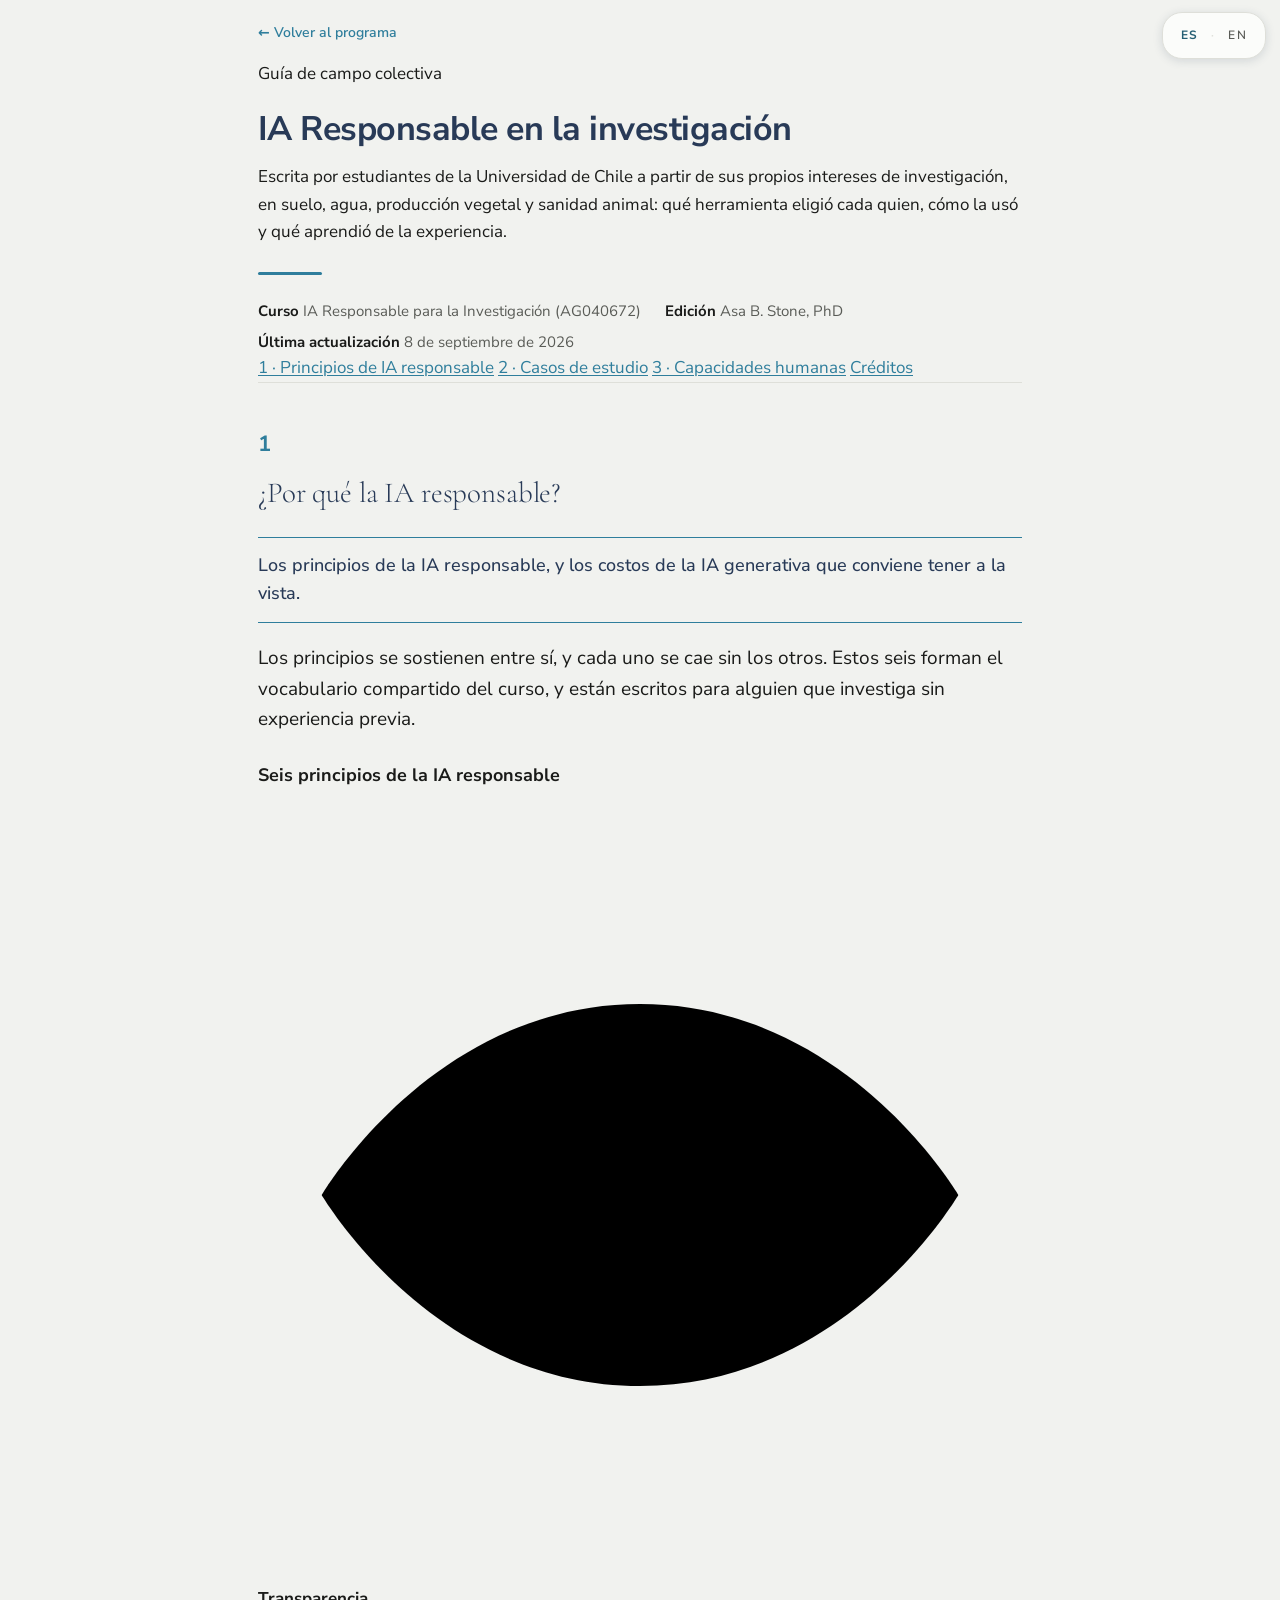
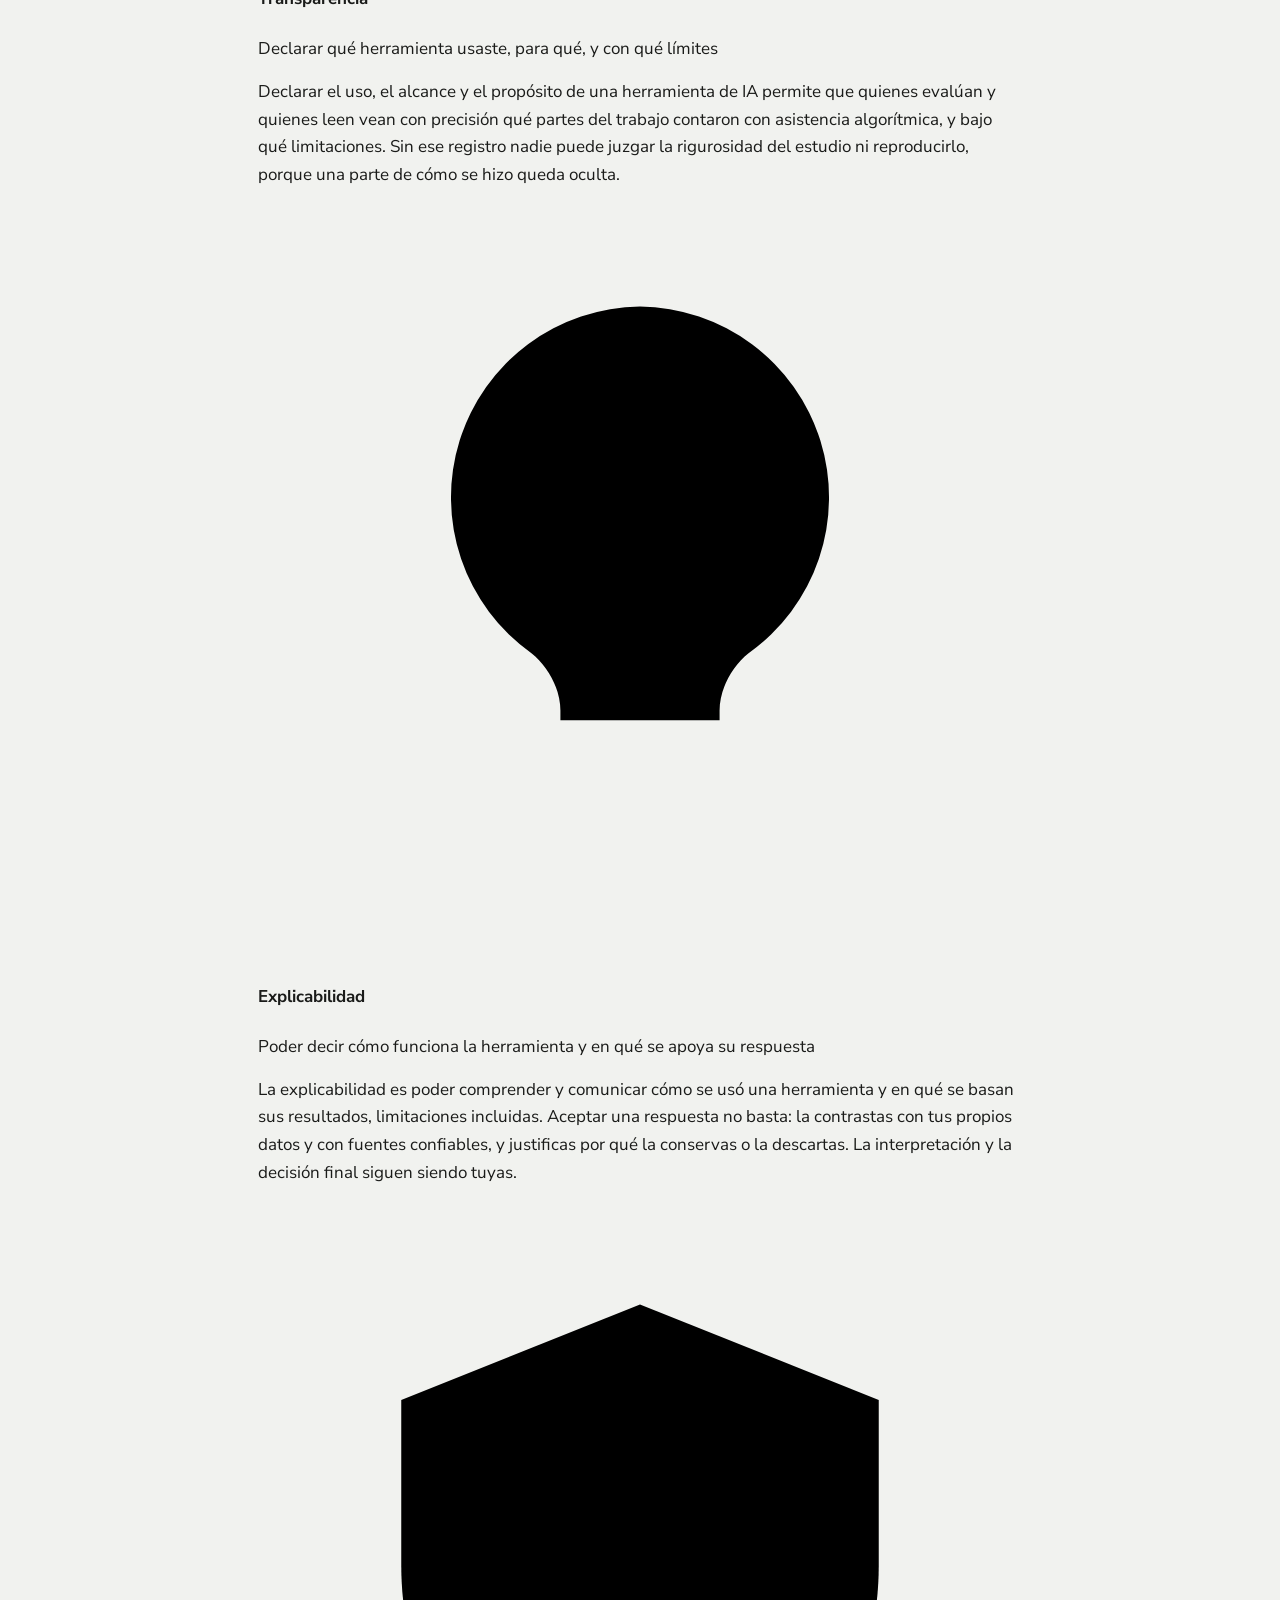
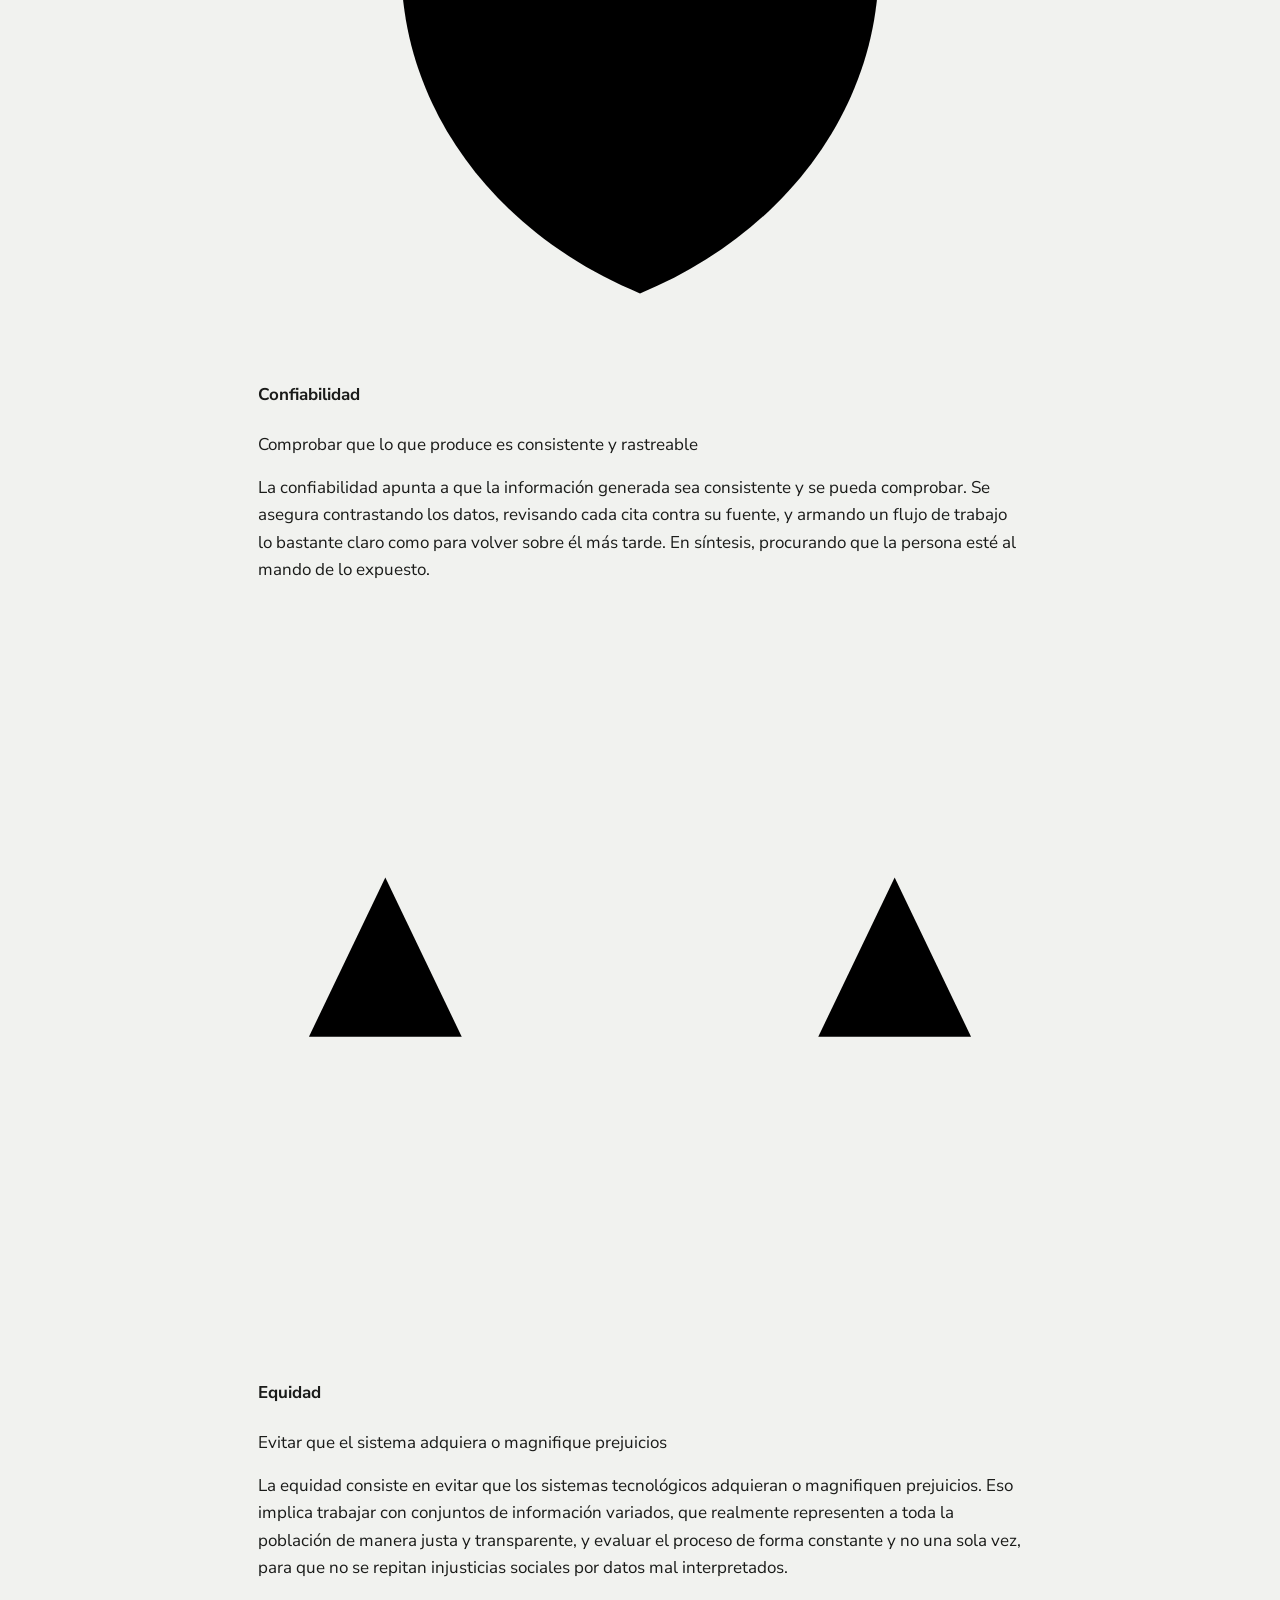
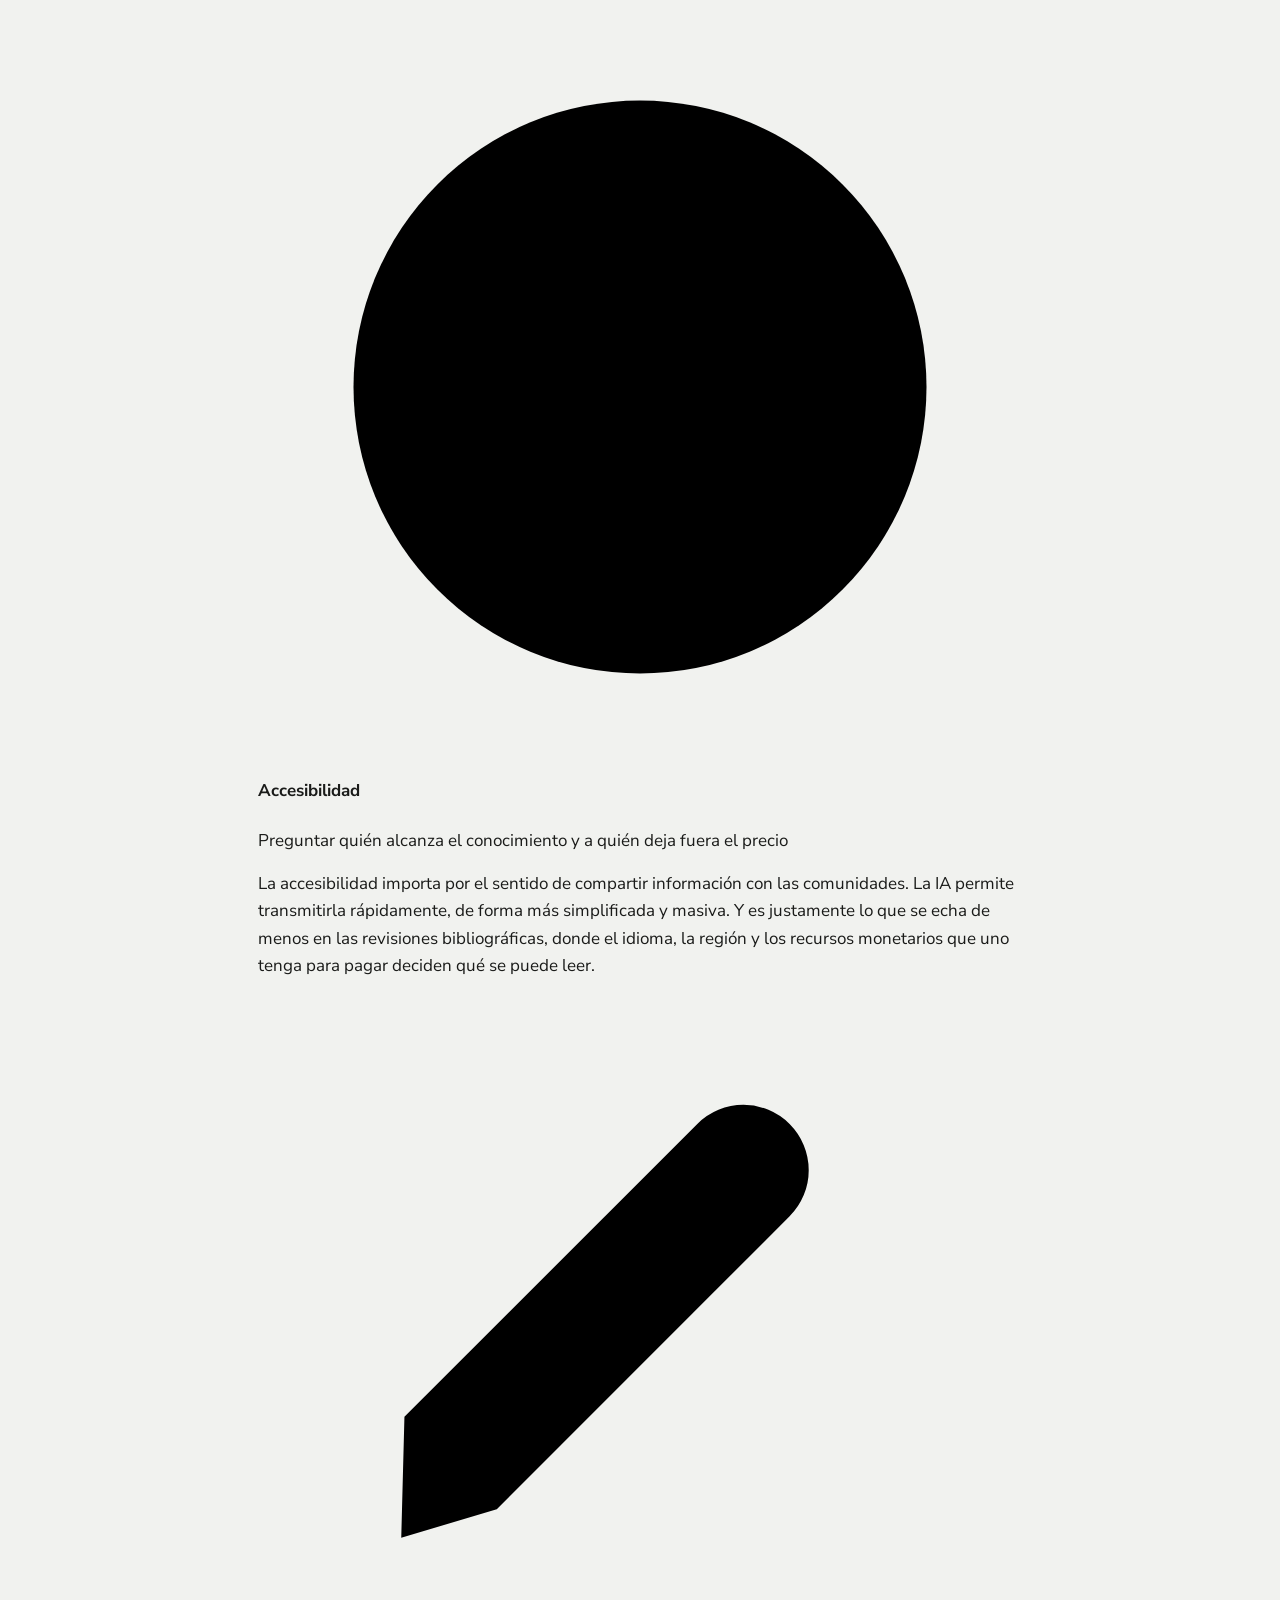
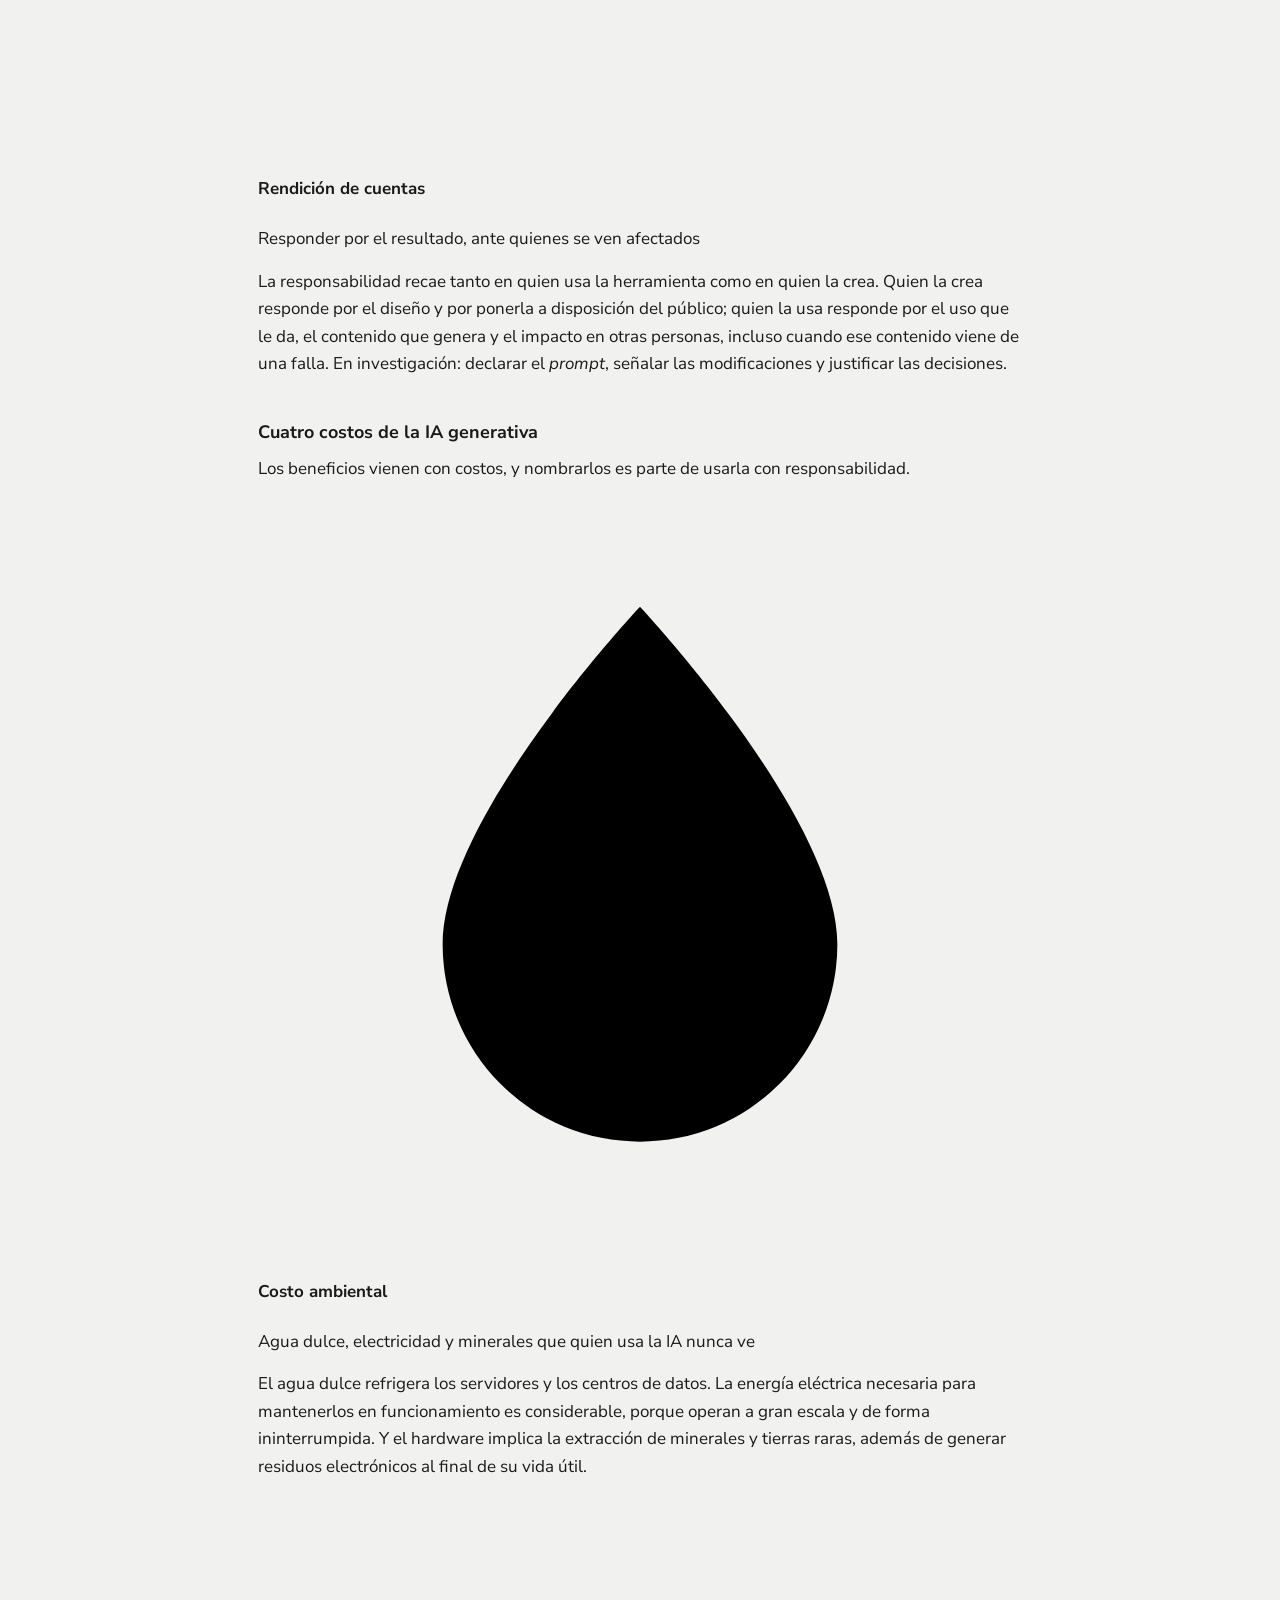
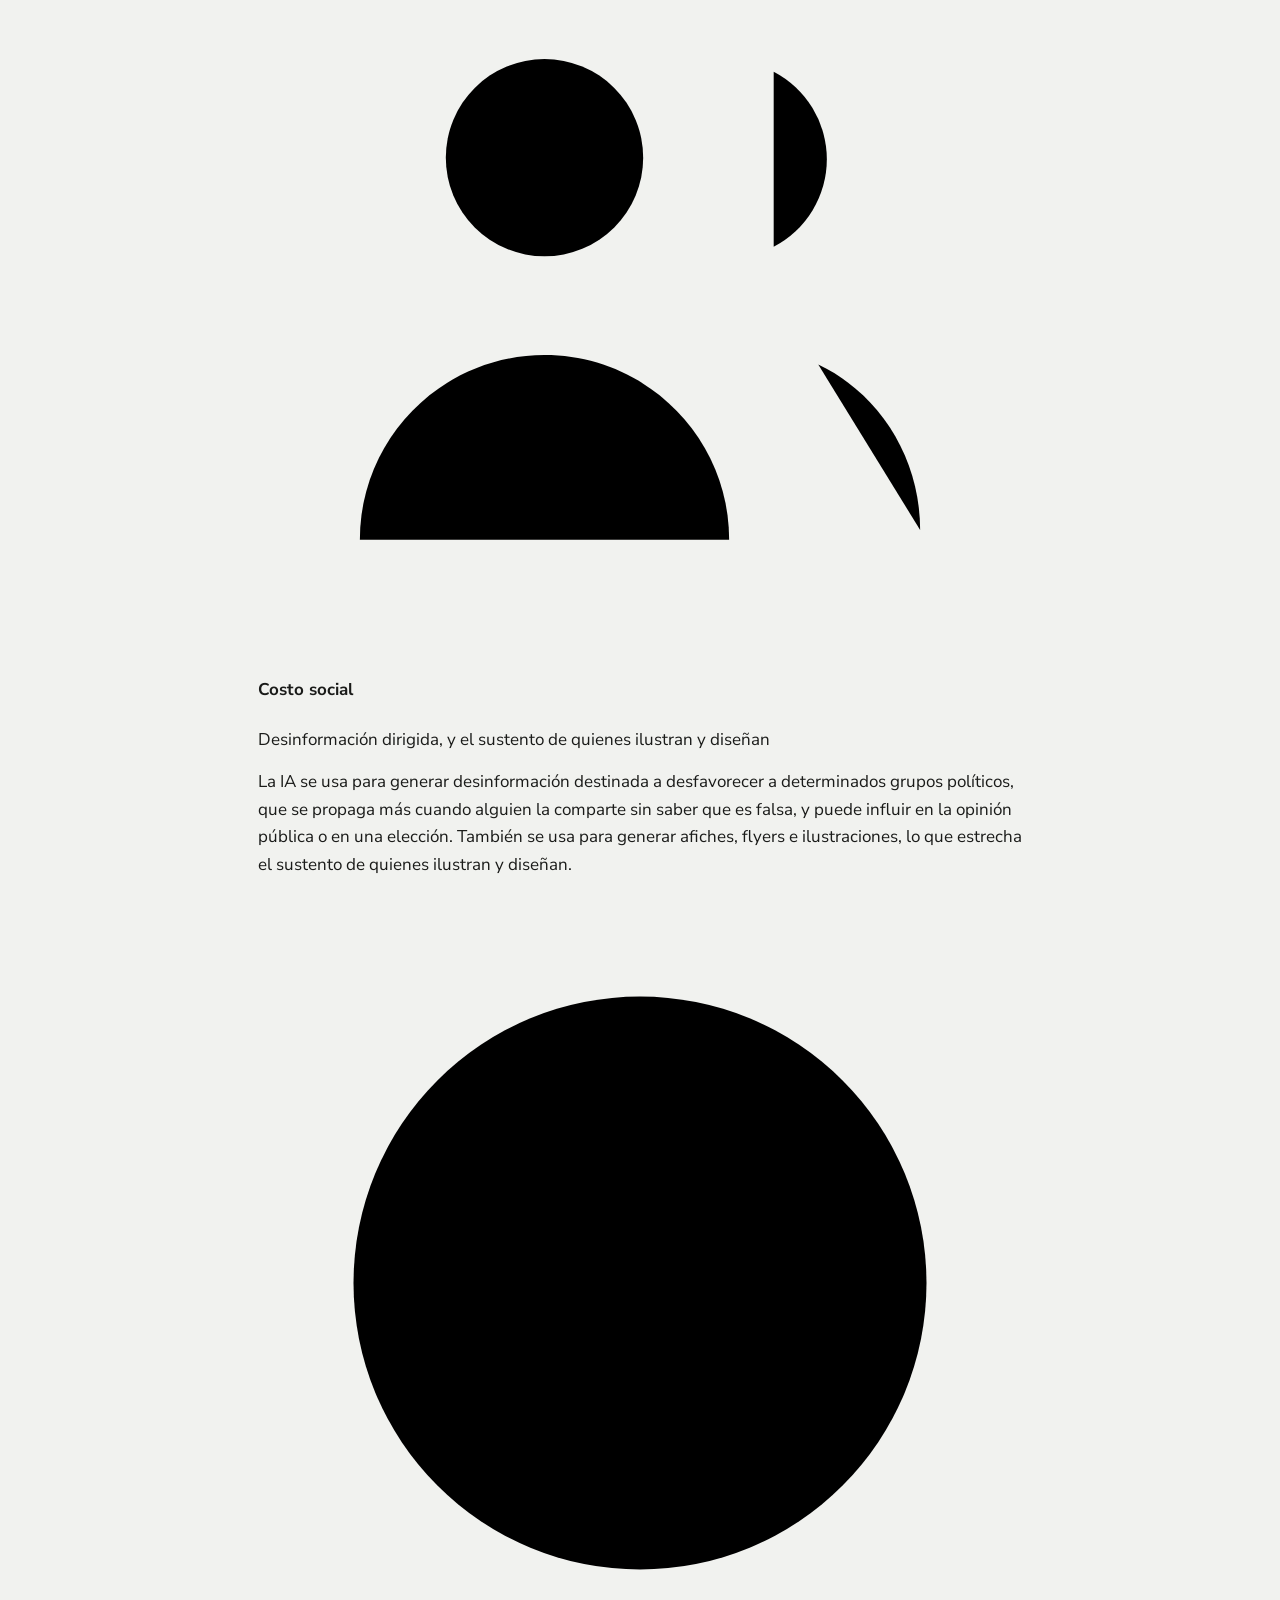
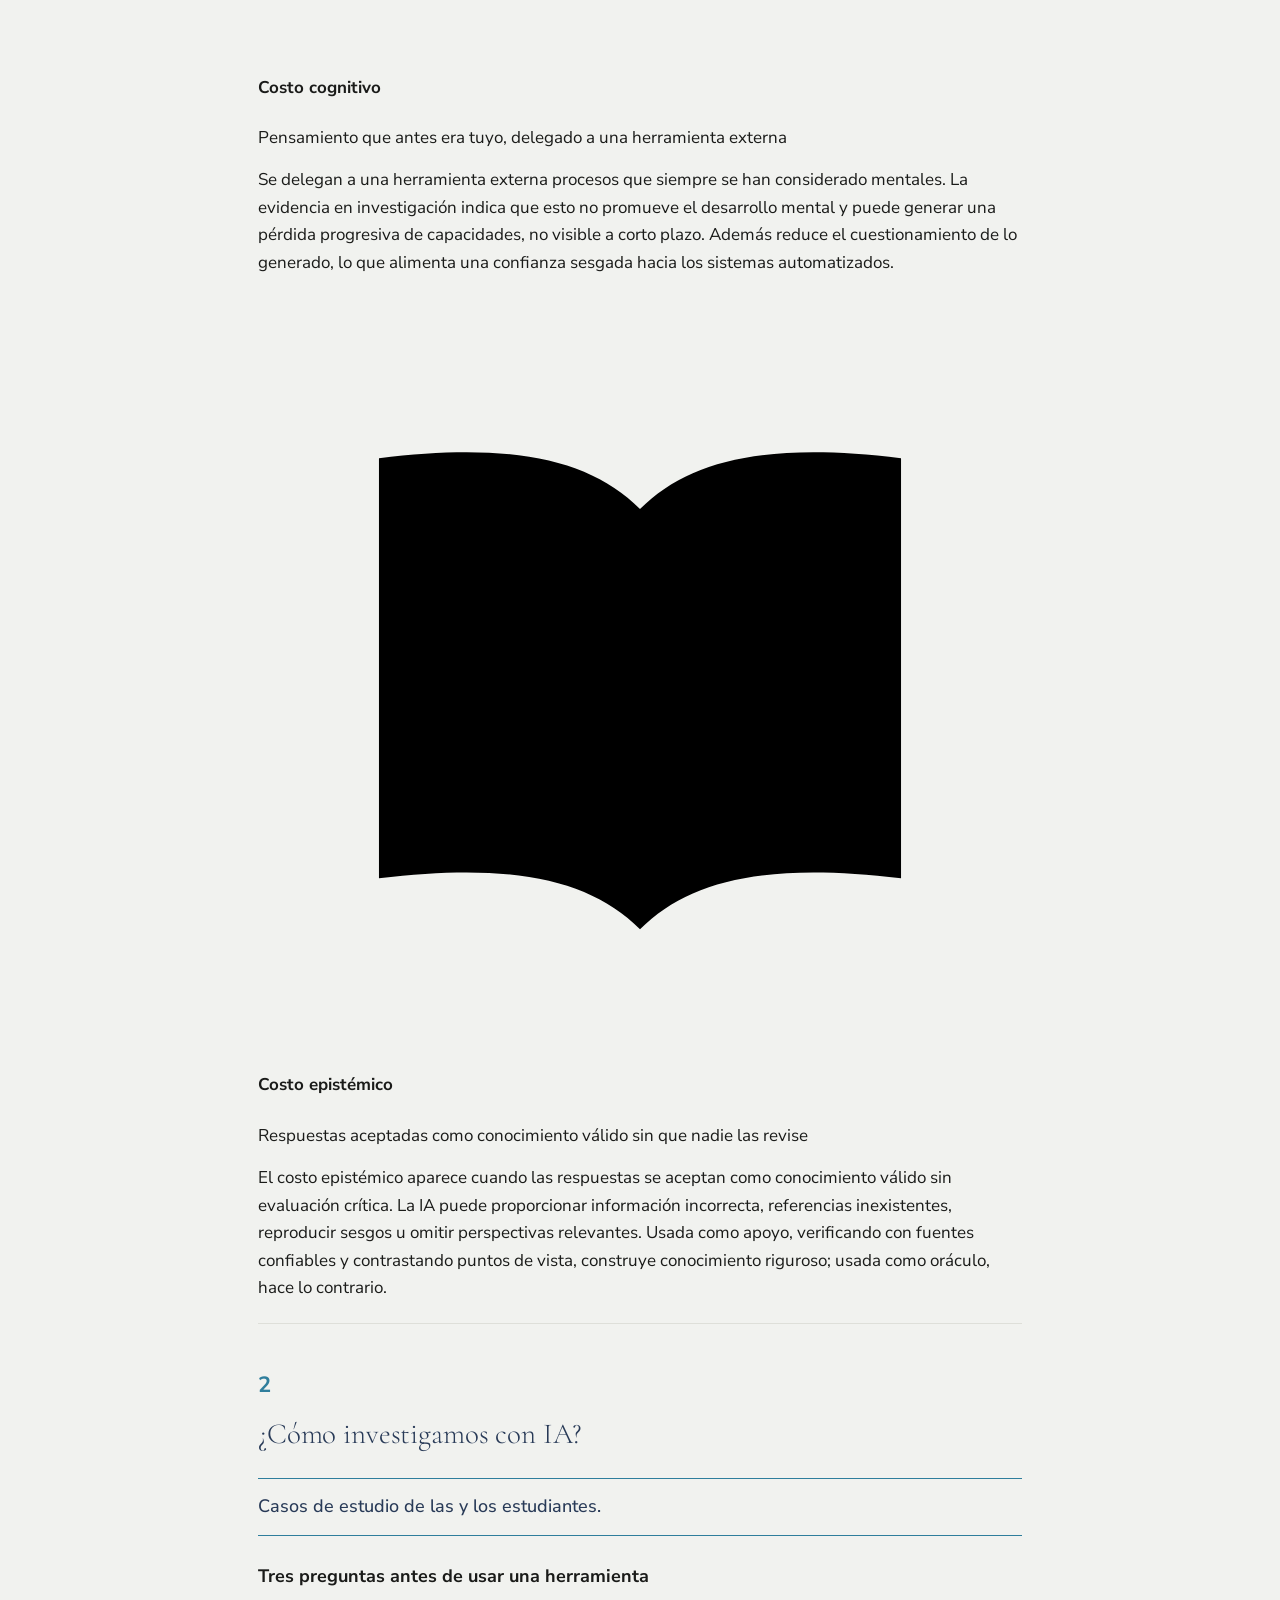
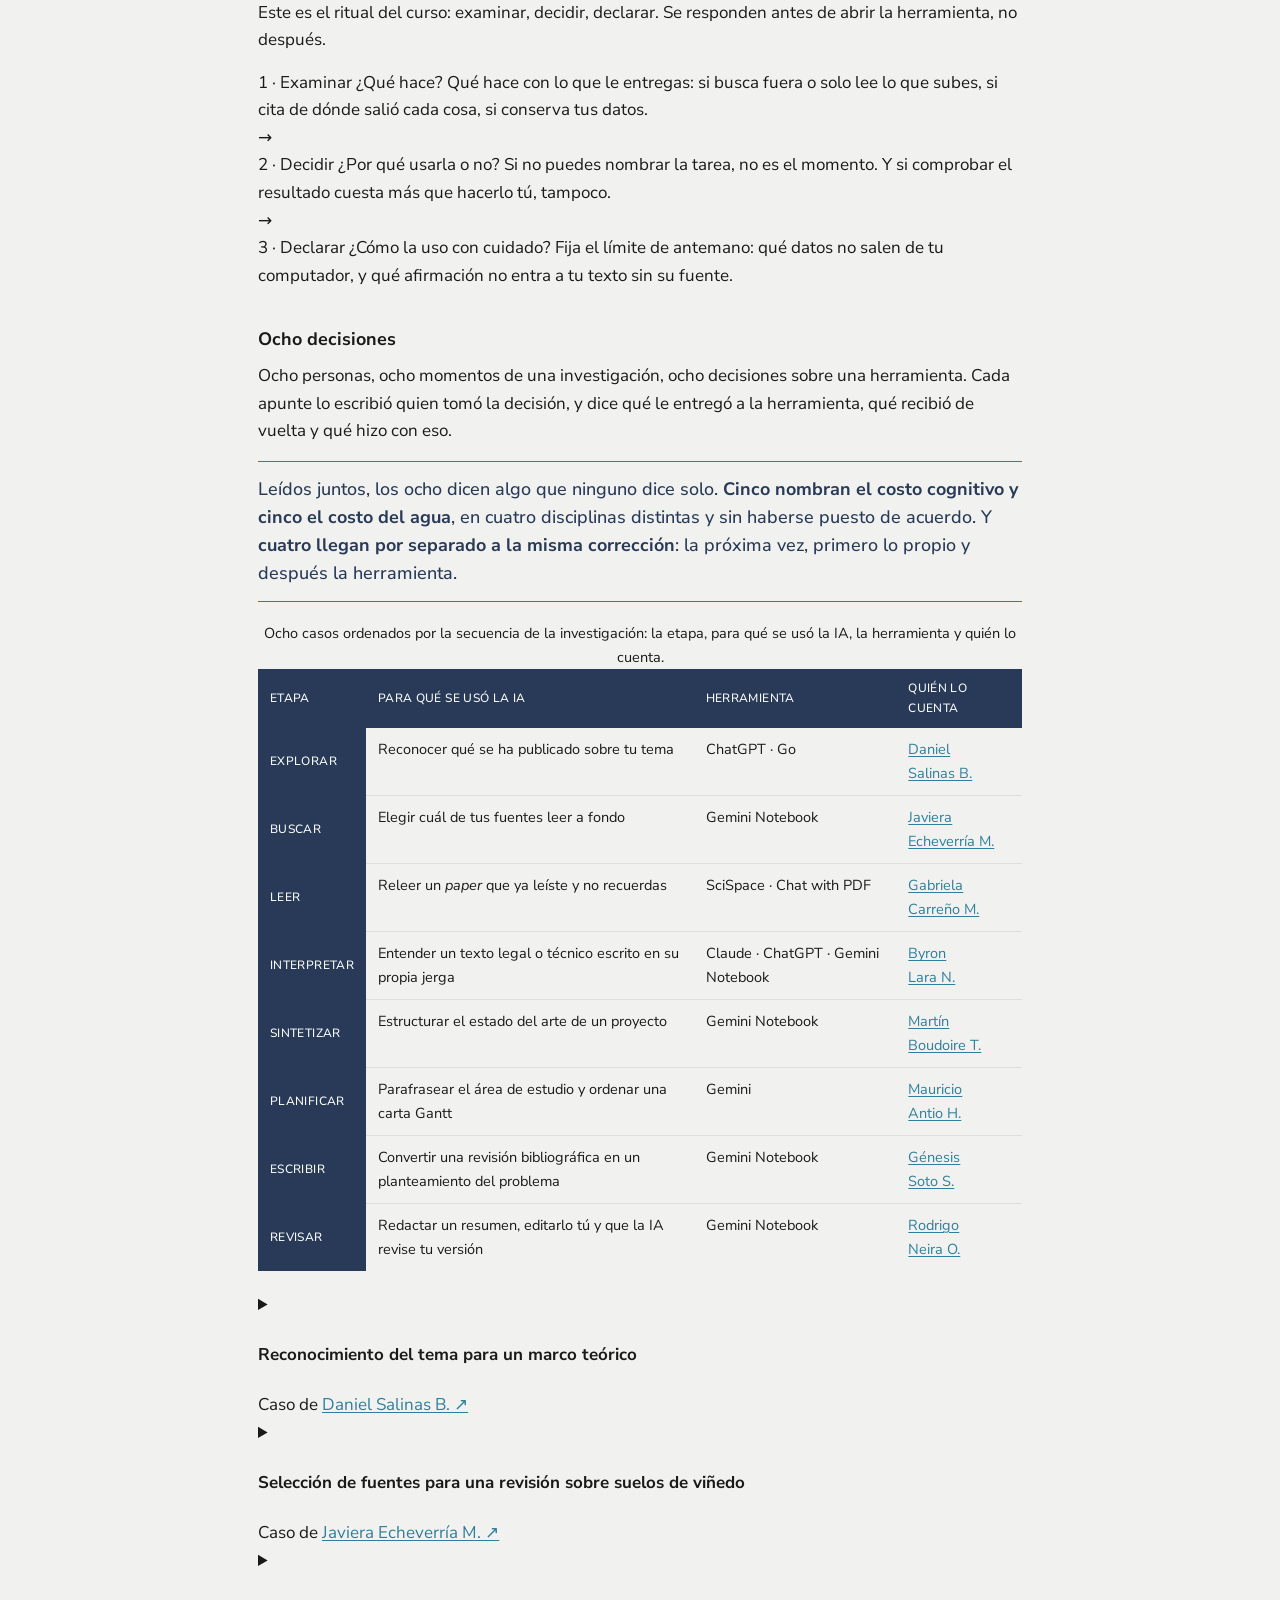
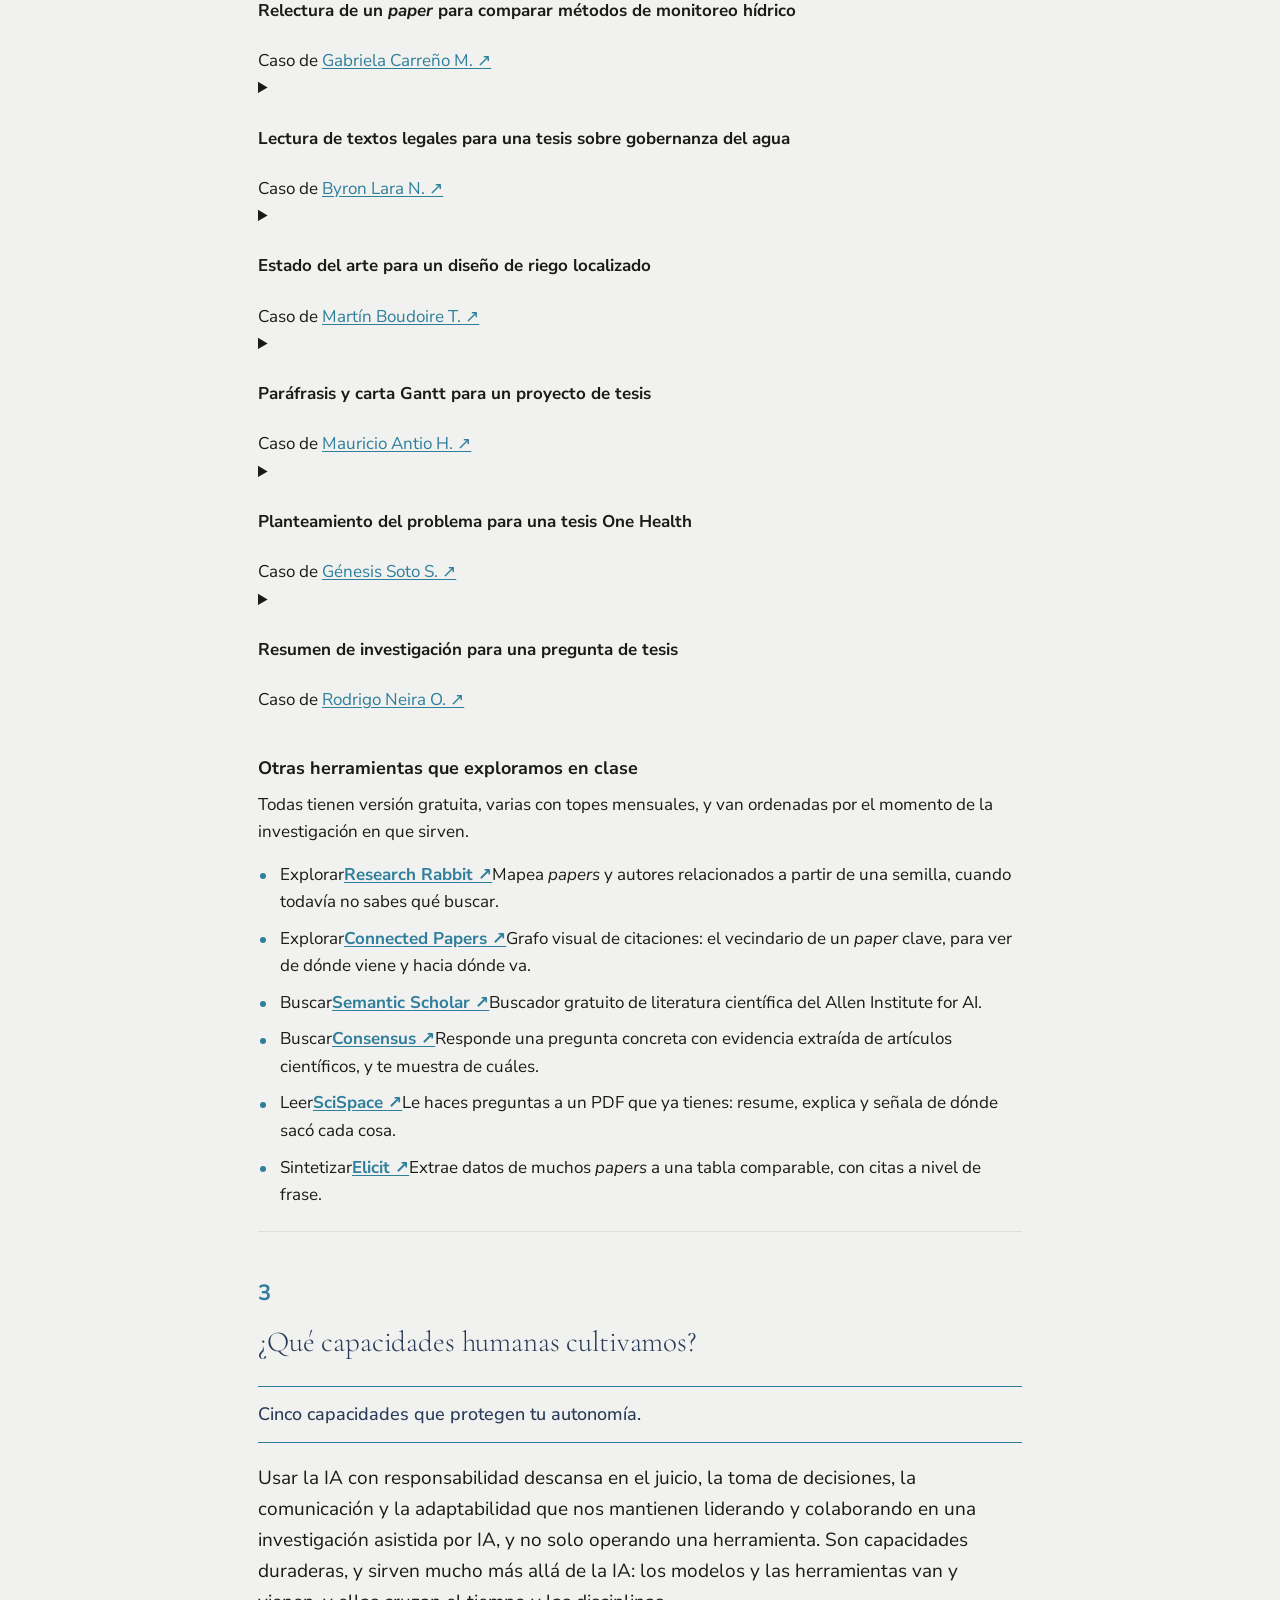
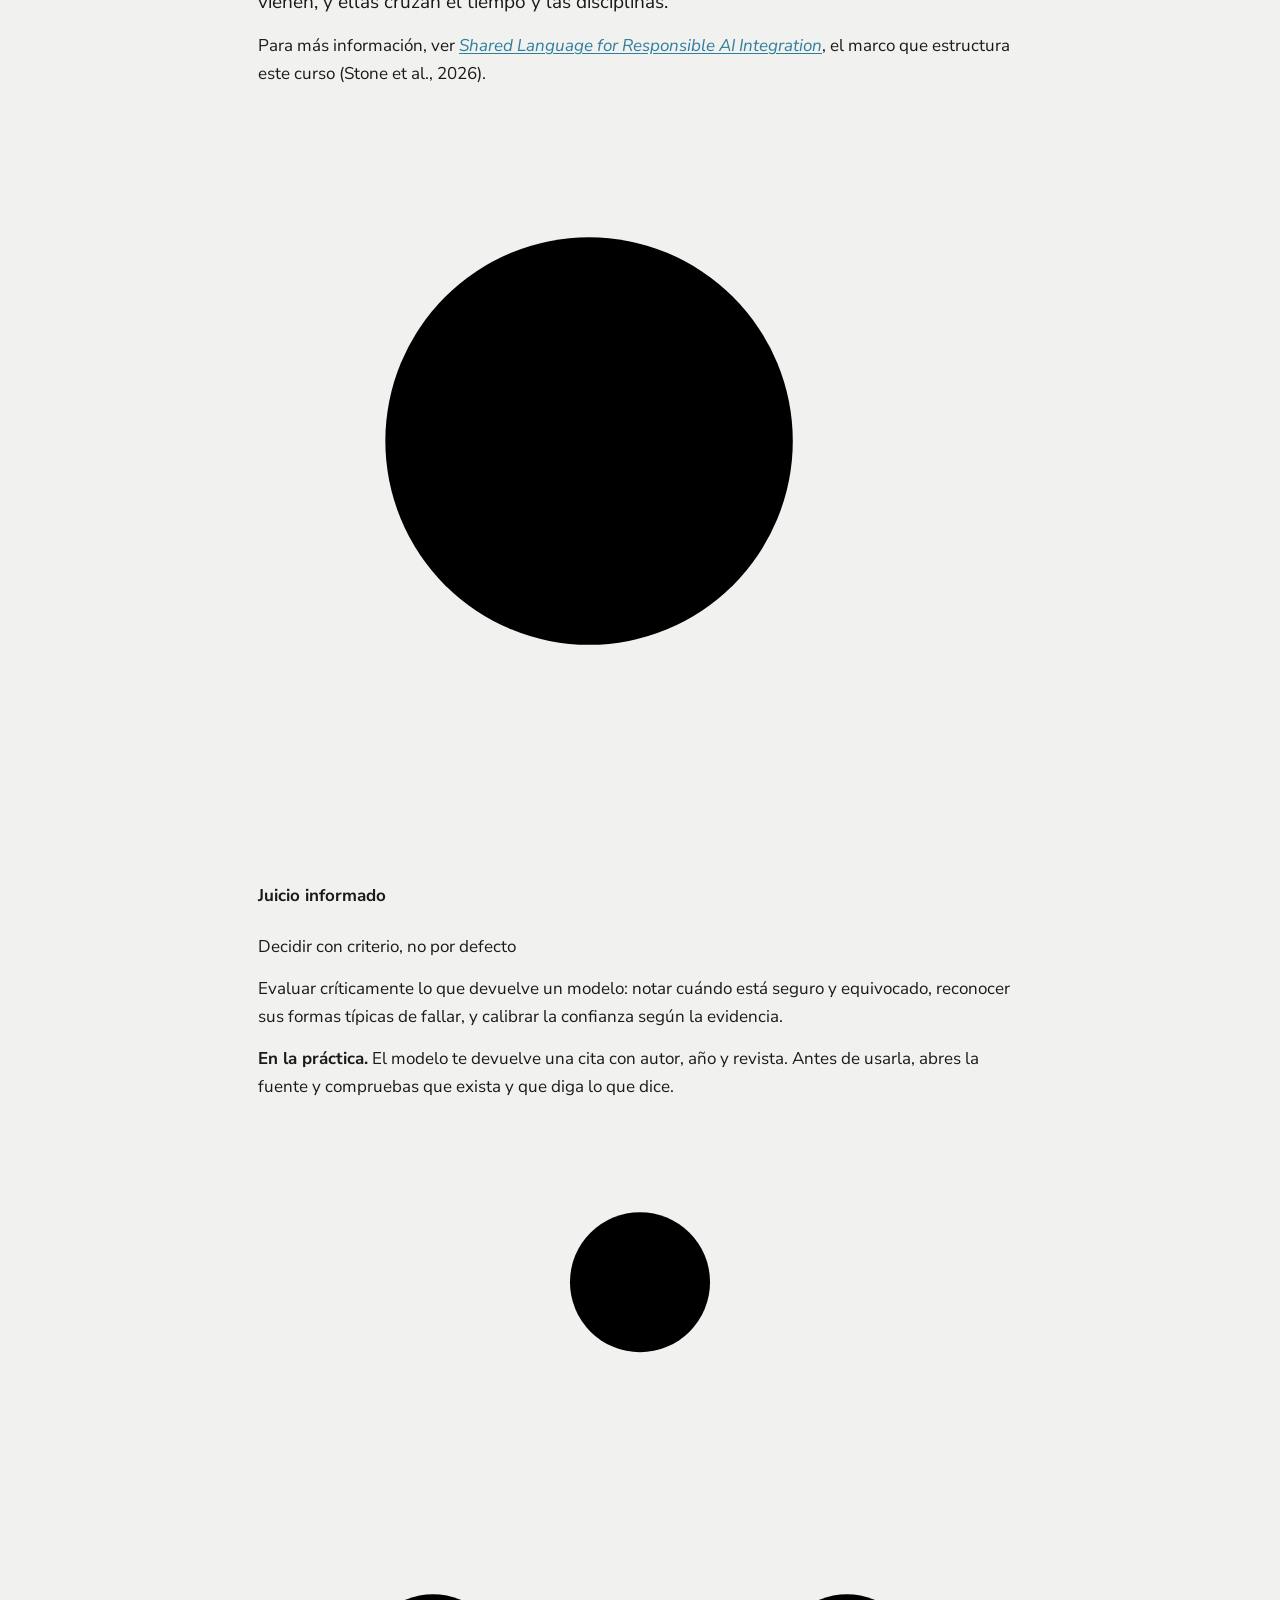
==== guia.html @ cc9e5e34 "Add files via upload" ====
<!DOCTYPE html>
<html lang="es">
<head>
<meta charset="utf-8">
<meta name="viewport" content="width=device-width, initial-scale=1">
<title>IA Responsable en la investigación · Guía de campo colectiva</title>
<link rel="preconnect" href="https://fonts.googleapis.com">
<link rel="preconnect" href="https://fonts.gstatic.com" crossorigin>
<link href="https://fonts.googleapis.com/css2?family=Cormorant+Garamond:ital,wght@0,300;0,400;0,500;1,300;1,400&family=Nunito+Sans:ital,opsz,wght@0,6..12,300;0,6..12,400;0,6..12,500;0,6..12,700;1,6..12,400&display=swap" rel="stylesheet">
<link rel="stylesheet" href="styles.css">
<link rel="stylesheet" href="guia.css">
<link rel="icon" href="favicon.svg" type="image/svg+xml">
<meta name="theme-color" content="#283A57">
<meta name="description" content="Principios de IA responsable, los costos de la IA generativa, y seis casos de estudio: qué herramienta eligió cada quien, cómo la usó y qué aprendió. Escrita por estudiantes de la Universidad de Chile.">
<meta name="author" content="Cohorte del curso IA Responsable para la Investigación, Universidad de Chile">
<meta property="og:title" content="IA Responsable en la investigación · Guía de campo colectiva">
<meta property="og:description" content="Principios de IA responsable, los costos de la IA generativa, y seis casos de estudio de estudiantes de la Universidad de Chile.">
<meta property="og:type" content="article">
<meta property="og:locale" content="es_CL">
<script type="application/ld+json">
{
  "@context": "https://schema.org",
  "@type": "Book",
  "name": "IA Responsable en la investigación: Guía de campo colectiva",
  "inLanguage": "es-CL",
  "datePublished": "2026-09-08",
  "license": "https://creativecommons.org/licenses/by/4.0/",
  "publisher": {"@type": "CollegeOrUniversity", "name": "Universidad de Chile"},
  "editor": {"@type": "Person", "name": "Asa B. Stone", "honorificSuffix": "PhD", "affiliation": "Universidad de Chile"},
  "author": [
    {"@type": "Person", "name": "Mauricio Antio H."},
    {"@type": "Person", "name": "Martín Boudoire T."},
    {"@type": "Person", "name": "Gabriela Carreño M."},
    {"@type": "Person", "name": "Javiera Echeverría M."},
    {"@type": "Person", "name": "Byron Lara N."},
    {"@type": "Person", "name": "Rodrigo Neira O."},
    {"@type": "Person", "name": "Daniel Salinas B."},
    {"@type": "Person", "name": "Génesis Soto S."}
  ]
}
</script>
<script src="app.js" defer></script>
</head>
<body data-lang="es">
<div class="langbar" role="group" aria-label="Idioma / Language">
  <button data-set="es" class="active" aria-pressed="true">ES</button><span aria-hidden="true">·</span><button data-set="en" aria-pressed="false">EN</button>
</div>
<div class="wrap">

  <p class="subnav noprint"><a href="index.html"><span class="lang-es">← Volver al programa</span><span class="lang-en">← Back to the program</span></a></p>

  <!-- ============ PORTADA ============ -->
  <header class="gport" id="top">
    <p class="kicker"><span class="lang-es">Guía de campo colectiva</span><span class="lang-en">Collective field guide</span></p>
    <h1><span class="lang-es">IA Responsable en la investigación</span><span class="lang-en">Responsible AI in Research</span></h1>
    <p class="lede"><span class="lang-es">Escrita por estudiantes de la Universidad de Chile a partir de sus propios intereses de investigación, en suelo, agua, producción vegetal y sanidad animal: qué herramienta eligió cada quien, cómo la usó y qué aprendió de la experiencia.</span><span class="lang-en">Written by students at the Universidad de Chile from their own research interests, across soil, water, plant production and animal health: which tool each of them chose, how they used it, and what they learned from the experience.</span></p>
    <div class="rule"></div>
    <div class="facts">
      <span><b><span class="lang-es">Curso</span><span class="lang-en">Course</span></b> IA Responsable para la Investigación (AG040672)</span>
      <span><b><span class="lang-es">Edición</span><span class="lang-en">Editor</span></b> Asa B. Stone, PhD</span>
      <span><b><span class="lang-es">Última actualización</span><span class="lang-en">Last updated</span></b> <span class="lang-es">8 de septiembre de 2026</span><span class="lang-en">September 8, 2026</span></span>
    </div>
    <div class="gnav noprint">
      <a href="#s1"><span class="lang-es">1 · Principios de IA responsable</span><span class="lang-en">1 · Responsible AI principles</span></a>
      <a href="#s2"><span class="lang-es">2 · Casos de estudio</span><span class="lang-en">2 · Case studies</span></a>
      <a href="#s3"><span class="lang-es">3 · Capacidades humanas</span><span class="lang-en">3 · Human capacities</span></a>
      <a href="#creditos"><span class="lang-es">Créditos</span><span class="lang-en">Credits</span></a>
    </div>
  </header>

  <!-- ============ SECCIÓN 1 ============ -->
  <section id="s1" class="seccion-portada">
    <p class="snum">1</p>
    <h2><span class="lang-es">¿Por qué la IA responsable?</span><span class="lang-en">Why responsible AI?</span></h2>
    <p class="threeq"><span class="lang-es">Los principios de la IA responsable, y los costos de la IA generativa que conviene tener a la vista.</span><span class="lang-en">The principles of responsible AI, and the costs of generative AI worth keeping in view.</span></p>
    <p class="lead"><span class="lang-es">Los principios se sostienen entre sí, y cada uno se cae sin los otros. Estos seis forman el vocabulario compartido del curso, y están escritos para alguien que investiga sin experiencia previa.</span><span class="lang-en">The principles hold each other up, and each one falls without the others. These six form the shared vocabulary of the course, and they are written for a researcher with no prior experience.</span></p>

    <h3><span class="lang-es">Seis principios de la IA responsable</span><span class="lang-en">Six principles of responsible AI</span></h3>
    <div class="mazo">

      <article class="tarjeta c1">
        <div class="izq">
                    <h4 class="conico"><svg class="ico" viewBox="0 0 24 24" aria-hidden="true" focusable="false"><path d="M2 12s3.5-6 10-6 10 6 10 6-3.5 6-10 6-10-6-10-6Z"/><circle cx="12" cy="12" r="2.6"/></svg><span class="lang-es">Transparencia</span><span class="lang-en">Transparency</span></h4>
          <p class="pull"><span class="lang-es">Declarar qué herramienta usaste, para qué, y con qué límites</span><span class="lang-en">Declaring which tool you used, for what, and within what limits</span></p>
        </div>
        <div class="cuerpo">
          <p><span class="lang-es">Declarar el uso, el alcance y el propósito de una herramienta de IA permite que quienes evalúan y quienes leen vean con precisión qué partes del trabajo contaron con asistencia algorítmica, y bajo qué limitaciones. Sin ese registro nadie puede juzgar la rigurosidad del estudio ni reproducirlo, porque una parte de cómo se hizo queda oculta.</span><span class="lang-en">Declaring the use, scope and purpose of an AI tool lets reviewers and readers see precisely which parts of the work had algorithmic assistance, and under what limitations. Without that record no one can judge the rigor of the study or reproduce it, because part of how it was made stays hidden.</span></p>
        </div>
      </article>

      <article class="tarjeta c1">
        <div class="izq">
                    <h4 class="conico"><svg class="ico" viewBox="0 0 24 24" aria-hidden="true" focusable="false"><path d="M9.5 18h5"/><path d="M10.5 21h3"/><path d="M12 3a6 6 0 0 0-3.4 10.9c.5.4.9 1.1.9 1.8v.3h5v-.3c0-.7.4-1.4.9-1.8A6 6 0 0 0 12 3Z"/></svg><span class="lang-es">Explicabilidad</span><span class="lang-en">Explainability</span></h4>
          <p class="pull"><span class="lang-es">Poder decir cómo funciona la herramienta y en qué se apoya su respuesta</span><span class="lang-en">Being able to say how the tool works and what its answer rests on</span></p>
        </div>
        <div class="cuerpo">
          <p><span class="lang-es">La explicabilidad es poder comprender y comunicar cómo se usó una herramienta y en qué se basan sus resultados, limitaciones incluidas. Aceptar una respuesta no basta: la contrastas con tus propios datos y con fuentes confiables, y justificas por qué la conservas o la descartas. La interpretación y la decisión final siguen siendo tuyas.</span><span class="lang-en">Explainability means being able to understand and communicate how a tool was used and what its results rest on, limitations included. Accepting an answer is not enough: you check it against your own data and against trustworthy sources, and you justify why you keep it or discard it. Interpretation and the final decision stay yours.</span></p>
        </div>
      </article>

      <article class="tarjeta c1">
        <div class="izq">
                    <h4 class="conico"><svg class="ico" viewBox="0 0 24 24" aria-hidden="true" focusable="false"><path d="M12 3l7.5 3v5.2c0 4.6-3.1 8.5-7.5 10.3-4.4-1.8-7.5-5.7-7.5-10.3V6L12 3Z"/><path d="M8.8 12.2l2.2 2.2 4.2-4.4"/></svg><span class="lang-es">Confiabilidad</span><span class="lang-en">Reliability</span></h4>
          <p class="pull"><span class="lang-es">Comprobar que lo que produce es consistente y rastreable</span><span class="lang-en">Checking that what it produces is consistent and traceable</span></p>
        </div>
        <div class="cuerpo">
          <p><span class="lang-es">La confiabilidad apunta a que la información generada sea consistente y se pueda comprobar. Se asegura contrastando los datos, revisando cada cita contra su fuente, y armando un flujo de trabajo lo bastante claro como para volver sobre él más tarde. En síntesis, procurando que la persona esté al mando de lo expuesto.</span><span class="lang-en">Reliability is about the information generated being consistent and open to checking. You secure it by cross-checking the data, reviewing every citation against its source, and building a workflow clear enough to retrace later. In short, by making sure the person stays in command of what is presented.</span></p>
        </div>
      </article>

      <article class="tarjeta c1">
        <div class="izq">
                    <h4 class="conico"><svg class="ico" viewBox="0 0 24 24" aria-hidden="true" focusable="false"><path d="M12 4.5v15"/><path d="M6.5 19.5h11"/><path d="M4 8.5h16"/><path d="M4 8.5l-2.4 5h4.8L4 8.5Z"/><path d="M20 8.5l-2.4 5h4.8L20 8.5Z"/></svg><span class="lang-es">Equidad</span><span class="lang-en">Fairness</span></h4>
          <p class="pull"><span class="lang-es">Evitar que el sistema adquiera o magnifique prejuicios</span><span class="lang-en">Keeping the system from acquiring or magnifying prejudice</span></p>
        </div>
        <div class="cuerpo">
          <p><span class="lang-es">La equidad consiste en evitar que los sistemas tecnológicos adquieran o magnifiquen prejuicios. Eso implica trabajar con conjuntos de información variados, que realmente representen a toda la población de manera justa y transparente, y evaluar el proceso de forma constante y no una sola vez, para que no se repitan injusticias sociales por datos mal interpretados.</span><span class="lang-en">Fairness consists of keeping technological systems from acquiring or magnifying prejudice. That means working with varied datasets that genuinely represent the whole population in a fair and transparent way, and evaluating the process constantly rather than once, so that social injustices are not repeated because of data that was misread.</span></p>
        </div>
      </article>

      <article class="tarjeta c1">
        <div class="izq">
                    <h4 class="conico"><svg class="ico" viewBox="0 0 24 24" aria-hidden="true" focusable="false"><circle cx="12" cy="12" r="9"/><circle cx="12" cy="7.4" r="1.35"/><path d="M7.6 10.3h8.8"/><path d="M12 10.6v4.1"/><path d="M12 14.7l-2.3 3.7"/><path d="M12 14.7l2.3 3.7"/></svg><span class="lang-es">Accesibilidad</span><span class="lang-en">Accessibility</span></h4>
          <p class="pull"><span class="lang-es">Preguntar quién alcanza el conocimiento y a quién deja fuera el precio</span><span class="lang-en">Asking who can reach the knowledge, and who is priced out</span></p>
        </div>
        <div class="cuerpo">
          <p><span class="lang-es">La accesibilidad importa por el sentido de compartir información con las comunidades. La IA permite transmitirla rápidamente, de forma más simplificada y masiva. Y es justamente lo que se echa de menos en las revisiones bibliográficas, donde el idioma, la región y los recursos monetarios que uno tenga para pagar deciden qué se puede leer.</span><span class="lang-en">Accessibility matters because of what it means to share information with communities. AI lets it travel fast, in a simpler form and at a larger scale. And it is exactly what goes missing from literature reviews, where language, region, and the money you have to pay for access decide what you get to read.</span></p>
        </div>
      </article>

      <article class="tarjeta c1">
        <div class="izq">
                    <h4 class="conico"><svg class="ico" viewBox="0 0 24 24" aria-hidden="true" focusable="false"><path d="M3.5 20.5h17"/><path d="M4.5 16.8l3-.9 9.2-9.2a2.05 2.05 0 0 0-2.9-2.9L4.6 13l-.1 3.8Z"/><path d="M13.2 6.1l2.9 2.9"/></svg><span class="lang-es">Rendición de cuentas</span><span class="lang-en">Accountability</span></h4>
          <p class="pull"><span class="lang-es">Responder por el resultado, ante quienes se ven afectados</span><span class="lang-en">Answering for the result, to the people it affects</span></p>
        </div>
        <div class="cuerpo">
          <p><span class="lang-es">La responsabilidad recae tanto en quien usa la herramienta como en quien la crea. Quien la crea responde por el diseño y por ponerla a disposición del público; quien la usa responde por el uso que le da, el contenido que genera y el impacto en otras personas, incluso cuando ese contenido viene de una falla. En investigación: declarar el <em>prompt</em>, señalar las modificaciones y justificar las decisiones.</span><span class="lang-en">Responsibility falls on whoever uses the tool as much as on whoever builds it. The builder answers for the design and for releasing it to the public; the user answers for how they use it, for the content it generates and for the impact on other people, even when that content comes from a failure. In research: declare the prompt, note the modifications, justify the decisions.</span></p>
        </div>
      </article>

    </div>

    <h3 style="margin-top:40px;"><span class="lang-es">Cuatro costos de la IA generativa</span><span class="lang-en">Four costs of generative AI</span></h3>
    <p><span class="lang-es">Los beneficios vienen con costos, y nombrarlos es parte de usarla con responsabilidad.</span><span class="lang-en">The benefits come with costs, and naming them is part of using it responsibly.</span></p>

    <div class="mazo dos">

      <article class="tarjeta c2">
        <div class="izq">
                    <h4 class="conico"><svg class="ico" viewBox="0 0 24 24" aria-hidden="true" focusable="false"><path d="M12 3.2s6.2 6.6 6.2 10.6a6.2 6.2 0 0 1-12.4 0C5.8 9.8 12 3.2 12 3.2Z"/></svg><span class="lang-es">Costo ambiental</span><span class="lang-en">Environmental cost</span></h4>
          <p class="pull"><span class="lang-es">Agua dulce, electricidad y minerales que quien usa la IA nunca ve</span><span class="lang-en">Fresh water, electricity and minerals that the person using AI never sees</span></p>
        </div>
        <div class="cuerpo">
          <p><span class="lang-es">El agua dulce refrigera los servidores y los centros de datos. La energía eléctrica necesaria para mantenerlos en funcionamiento es considerable, porque operan a gran escala y de forma ininterrumpida. Y el hardware implica la extracción de minerales y tierras raras, además de generar residuos electrónicos al final de su vida útil.</span><span class="lang-en">Fresh water cools the servers and data centers. The electricity to keep them running is considerable, since they operate at scale and without interruption. And the hardware itself means extracting minerals and rare earths, on top of generating electronic waste at the end of its useful life.</span></p>
        </div>
      </article>

      <article class="tarjeta c2">
        <div class="izq">
                    <h4 class="conico"><svg class="ico" viewBox="0 0 24 24" aria-hidden="true" focusable="false"><circle cx="9" cy="8" r="3.1"/><path d="M3.2 20c0-3.2 2.6-5.8 5.8-5.8s5.8 2.6 5.8 5.8"/><path d="M16.2 5.3a3.1 3.1 0 0 1 0 5.5"/><path d="M17.6 14.5c1.9.9 3.2 2.9 3.2 5.2"/></svg><span class="lang-es">Costo social</span><span class="lang-en">Social cost</span></h4>
          <p class="pull"><span class="lang-es">Desinformación dirigida, y el sustento de quienes ilustran y diseñan</span><span class="lang-en">Targeted disinformation, and the livelihoods of illustrators and designers</span></p>
        </div>
        <div class="cuerpo">
          <p><span class="lang-es">La IA se usa para generar desinformación destinada a desfavorecer a determinados grupos políticos, que se propaga más cuando alguien la comparte sin saber que es falsa, y puede influir en la opinión pública o en una elección. También se usa para generar afiches, flyers e ilustraciones, lo que estrecha el sustento de quienes ilustran y diseñan.</span><span class="lang-en">AI is used to generate disinformation aimed at disadvantaging particular political groups, which spreads further when someone shares it without knowing it is false, and can shape public opinion or an election. It is also used to generate posters, flyers and illustrations, which narrows the livelihoods of illustrators and designers.</span></p>
        </div>
      </article>

      <article class="tarjeta c2">
        <div class="izq">
                    <h4 class="conico"><svg class="ico" viewBox="0 0 24 24" aria-hidden="true" focusable="false"><circle cx="12" cy="12" r="9"/><path d="M14.8 7.7a5 5 0 1 0 1.1 5.6 3.1 3.1 0 1 0-3.7-4.4"/></svg><span class="lang-es">Costo cognitivo</span><span class="lang-en">Cognitive cost</span></h4>
          <p class="pull"><span class="lang-es">Pensamiento que antes era tuyo, delegado a una herramienta externa</span><span class="lang-en">Thinking that used to be yours, handed off to an external tool</span></p>
        </div>
        <div class="cuerpo">
          <p><span class="lang-es">Se delegan a una herramienta externa procesos que siempre se han considerado mentales. La evidencia en investigación indica que esto no promueve el desarrollo mental y puede generar una pérdida progresiva de capacidades, no visible a corto plazo. Además reduce el cuestionamiento de lo generado, lo que alimenta una confianza sesgada hacia los sistemas automatizados.</span><span class="lang-en">Processes long considered mental get handed off to an external tool. The evidence in research indicates that this does not promote mental development and can produce a progressive loss of capacities, one that is not visible in the short term. It also reduces questioning of what is generated, which feeds a biased trust in automated systems.</span></p>
        </div>
      </article>

      <article class="tarjeta c2">
        <div class="izq">
                    <h4 class="conico"><svg class="ico" viewBox="0 0 24 24" aria-hidden="true" focusable="false"><path d="M12 6.6C10.4 5 7.9 4.5 3.8 5v13.2c4.1-.5 6.6 0 8.2 1.6 1.6-1.6 4.1-2.1 8.2-1.6V5c-4.1-.5-6.6 0-8.2 1.6Z"/><path d="M12 6.6v13.2"/></svg><span class="lang-es">Costo epistémico</span><span class="lang-en">Epistemic cost</span></h4>
          <p class="pull"><span class="lang-es">Respuestas aceptadas como conocimiento válido sin que nadie las revise</span><span class="lang-en">Answers accepted as valid knowledge without anyone checking</span></p>
        </div>
        <div class="cuerpo">
          <p><span class="lang-es">El costo epistémico aparece cuando las respuestas se aceptan como conocimiento válido sin evaluación crítica. La IA puede proporcionar información incorrecta, referencias inexistentes, reproducir sesgos u omitir perspectivas relevantes. Usada como apoyo, verificando con fuentes confiables y contrastando puntos de vista, construye conocimiento riguroso; usada como oráculo, hace lo contrario.</span><span class="lang-en">The epistemic cost appears when answers are accepted as valid knowledge without critical evaluation. AI can supply incorrect information and nonexistent references, reproduce biases, or leave out relevant perspectives. Used as support, verifying against trustworthy sources and contrasting points of view, it builds rigorous knowledge; used as an oracle, it does the opposite.</span></p>
        </div>
      </article>

    </div>
  </section>

  <!-- ============ SECCIÓN 2 ============ -->
  <section id="s2" class="seccion-portada">
    <p class="snum">2</p>
    <h2><span class="lang-es">¿Cómo investigamos con IA?</span><span class="lang-en">How do we research with AI?</span></h2>
    <p class="threeq"><span class="lang-es">Casos de estudio de las y los estudiantes.</span><span class="lang-en">Case studies from the students.</span></p>

    <h3><span class="lang-es">Tres preguntas antes de usar una herramienta</span><span class="lang-en">Three questions before you use a tool</span></h3>
    <p><span class="lang-es">Este es el ritual del curso: examinar, decidir, declarar. Se responden antes de abrir la herramienta, no después.</span><span class="lang-en">This is the course's ritual: examine, decide, declare. You answer before you open the tool, not after.</span></p>

    <div class="preguntas">
      <div class="pbox">
        <span class="pn">1 · <span class="lang-es">Examinar</span><span class="lang-en">Examine</span></span>
        <span class="pq"><span class="lang-es">¿Qué hace?</span><span class="lang-en">What does it do?</span></span>
        <span class="pd"><span class="lang-es">Qué hace con lo que le entregas: si busca fuera o solo lee lo que subes, si cita de dónde salió cada cosa, si conserva tus datos.</span><span class="lang-en">What it does with what you give it: whether it searches outside or only reads what you upload, whether it cites where each point came from, whether it keeps your data.</span></span>
      </div>
      <div class="flecha" aria-hidden="true">→</div>
      <div class="pbox">
        <span class="pn">2 · <span class="lang-es">Decidir</span><span class="lang-en">Decide</span></span>
        <span class="pq"><span class="lang-es">¿Por qué usarla o no?</span><span class="lang-en">Why use it, or not?</span></span>
        <span class="pd"><span class="lang-es">Si no puedes nombrar la tarea, no es el momento. Y si comprobar el resultado cuesta más que hacerlo tú, tampoco.</span><span class="lang-en">If you cannot name the task, this is not the moment. And if checking the result costs more than doing it yourself, it is not either.</span></span>
      </div>
      <div class="flecha" aria-hidden="true">→</div>
      <div class="pbox">
        <span class="pn">3 · <span class="lang-es">Declarar</span><span class="lang-en">Declare</span></span>
        <span class="pq"><span class="lang-es">¿Cómo la uso con cuidado?</span><span class="lang-en">How do I use it with care?</span></span>
        <span class="pd"><span class="lang-es">Fija el límite de antemano: qué datos no salen de tu computador, y qué afirmación no entra a tu texto sin su fuente.</span><span class="lang-en">Set the limit in advance: which data never leave your machine, and which claim never enters your text without its source.</span></span>
      </div>
    </div>



    <h3 style="margin-top:36px;"><span class="lang-es">Ocho decisiones</span><span class="lang-en">Eight decisions</span></h3>
    <p><span class="lang-es">Ocho personas, ocho momentos de una investigación, ocho decisiones sobre una herramienta. Cada apunte lo escribió quien tomó la decisión, y dice qué le entregó a la herramienta, qué recibió de vuelta y qué hizo con eso.</span><span class="lang-en">Eight people, eight moments in a research project, eight decisions about a tool. Each note was written by the person who made the decision, and it says what they gave the tool, what came back, and what they did with it.</span></p>

    <p class="threeq"><span class="lang-es">Leídos juntos, los ocho dicen algo que ninguno dice solo. <b>Cinco nombran el costo cognitivo y cinco el costo del agua</b>, en cuatro disciplinas distintas y sin haberse puesto de acuerdo. Y <b>cuatro llegan por separado a la misma corrección</b>: la próxima vez, primero lo propio y después la herramienta.</span><span class="lang-en">Read together, the eight say something none of them says alone. <b>Five name the cognitive cost and five the cost in water</b>, across four different disciplines and without having agreed on it. And <b>four arrive separately at the same correction</b>: next time, your own work first and the tool after.</span></p>

    <div class="tablawrap" id="mapa" tabindex="0" role="region" aria-label="Mapa de los ocho casos">
      <table class="dec" role="table">
        <caption class="visually-hidden"><span class="lang-es">Ocho casos ordenados por la secuencia de la investigación: la etapa, para qué se usó la IA, la herramienta y quién lo cuenta.</span><span class="lang-en">Eight cases ordered by the research sequence: the stage, what AI was used for, the tool, and who tells it.</span></caption>
        <thead>
          <tr role="row">
            <th scope="col" role="columnheader"><span class="lang-es">Etapa</span><span class="lang-en">Stage</span></th>
            <th scope="col" role="columnheader"><span class="lang-es">Para qué se usó la IA</span><span class="lang-en">What AI was used for</span></th>
            <th scope="col" role="columnheader"><span class="lang-es">Herramienta</span><span class="lang-en">Tool</span></th>
            <th scope="col" role="columnheader"><span class="lang-es">Quién lo cuenta</span><span class="lang-en">Who tells it</span></th>
          </tr>
        </thead>
        <tbody>
          <tr role="row">
            <th scope="row" role="rowheader" class="et"><span class="lang-es">Explorar</span><span class="lang-en">Explore</span></th>
            <td role="cell" class="h" data-rot-es="Para qué se usó la IA" data-rot-en="What AI was used for"><span class="lang-es">Reconocer qué se ha publicado sobre tu tema</span><span class="lang-en">Finding out what has been published on your topic</span></td>
            <td role="cell" data-rot-es="Herramienta" data-rot-en="Tool">ChatGPT · Go</td>
            <td role="cell" data-rot-es="Quién lo cuenta" data-rot-en="Who tells it"><a href="#caso-daniel">Daniel<br>Salinas&nbsp;B.</a></td>
          </tr>
          <tr role="row">
            <th scope="row" role="rowheader" class="et"><span class="lang-es">Buscar</span><span class="lang-en">Search</span></th>
            <td role="cell" class="h" data-rot-es="Para qué se usó la IA" data-rot-en="What AI was used for"><span class="lang-es">Elegir cuál de tus fuentes leer a fondo</span><span class="lang-en">Choosing which of your sources to read closely</span></td>
            <td role="cell" data-rot-es="Herramienta" data-rot-en="Tool">Gemini Notebook</td>
            <td role="cell" data-rot-es="Quién lo cuenta" data-rot-en="Who tells it"><a href="#caso-javiera">Javiera<br>Echeverría&nbsp;M.</a></td>
          </tr>
          <tr role="row">
            <th scope="row" role="rowheader" class="et"><span class="lang-es">Leer</span><span class="lang-en">Read</span></th>
            <td role="cell" class="h" data-rot-es="Para qué se usó la IA" data-rot-en="What AI was used for"><span class="lang-es">Releer un <em>paper</em> que ya leíste y no recuerdas</span><span class="lang-en">Rereading a paper you have read but do not recall</span></td>
            <td role="cell" data-rot-es="Herramienta" data-rot-en="Tool">SciSpace · Chat with PDF</td>
            <td role="cell" data-rot-es="Quién lo cuenta" data-rot-en="Who tells it"><a href="#caso-gabriela">Gabriela<br>Carreño&nbsp;M.</a></td>
          </tr>
          <tr role="row">
            <th scope="row" role="rowheader" class="et"><span class="lang-es">Interpretar</span><span class="lang-en">Interpret</span></th>
            <td role="cell" class="h" data-rot-es="Para qué se usó la IA" data-rot-en="What AI was used for"><span class="lang-es">Entender un texto legal o técnico escrito en su propia jerga</span><span class="lang-en">Understanding a legal or technical text written in its own jargon</span></td>
            <td role="cell" data-rot-es="Herramienta" data-rot-en="Tool">Claude · ChatGPT · Gemini Notebook</td>
            <td role="cell" data-rot-es="Quién lo cuenta" data-rot-en="Who tells it"><a href="#caso-byron">Byron<br>Lara&nbsp;N.</a></td>
          </tr>
          <tr role="row">
            <th scope="row" role="rowheader" class="et"><span class="lang-es">Sintetizar</span><span class="lang-en">Synthesize</span></th>
            <td role="cell" class="h" data-rot-es="Para qué se usó la IA" data-rot-en="What AI was used for"><span class="lang-es">Estructurar el estado del arte de un proyecto</span><span class="lang-en">Structuring the state of the art of a project</span></td>
            <td role="cell" data-rot-es="Herramienta" data-rot-en="Tool">Gemini Notebook</td>
            <td role="cell" data-rot-es="Quién lo cuenta" data-rot-en="Who tells it"><a href="#caso-martin">Martín<br>Boudoire&nbsp;T.</a></td>
          </tr>
          <tr role="row">
            <th scope="row" role="rowheader" class="et"><span class="lang-es">Planificar</span><span class="lang-en">Plan</span></th>
            <td role="cell" class="h" data-rot-es="Para qué se usó la IA" data-rot-en="What AI was used for"><span class="lang-es">Parafrasear el área de estudio y ordenar una carta Gantt</span><span class="lang-en">Paraphrasing a study area and ordering a Gantt chart</span></td>
            <td role="cell" data-rot-es="Herramienta" data-rot-en="Tool">Gemini</td>
            <td role="cell" data-rot-es="Quién lo cuenta" data-rot-en="Who tells it"><a href="#caso-mauricio">Mauricio<br>Antio&nbsp;H.</a></td>
          </tr>
          <tr role="row">
            <th scope="row" role="rowheader" class="et"><span class="lang-es">Escribir</span><span class="lang-en">Write</span></th>
            <td role="cell" class="h" data-rot-es="Para qué se usó la IA" data-rot-en="What AI was used for"><span class="lang-es">Convertir una revisión bibliográfica en un planteamiento del problema</span><span class="lang-en">Turning a literature review into a problem statement</span></td>
            <td role="cell" data-rot-es="Herramienta" data-rot-en="Tool">Gemini Notebook</td>
            <td role="cell" data-rot-es="Quién lo cuenta" data-rot-en="Who tells it"><a href="#caso-genesis">Génesis<br>Soto&nbsp;S.</a></td>
          </tr>
          <tr role="row">
            <th scope="row" role="rowheader" class="et"><span class="lang-es">Revisar</span><span class="lang-en">Revise</span></th>
            <td role="cell" class="h" data-rot-es="Para qué se usó la IA" data-rot-en="What AI was used for"><span class="lang-es">Redactar un resumen, editarlo tú y que la IA revise tu versión</span><span class="lang-en">Drafting a summary, editing it yourself, and having the AI review your version</span></td>
            <td role="cell" data-rot-es="Herramienta" data-rot-en="Tool">Gemini Notebook</td>
            <td role="cell" data-rot-es="Quién lo cuenta" data-rot-en="Who tells it"><a href="#caso-rodrigo">Rodrigo<br>Neira&nbsp;O.</a></td>
          </tr>
        </tbody>
      </table>
    </div>

    <details class="caso" id="caso-daniel">
      <summary class="ch">
        <h4><span class="lang-es">Reconocimiento del tema para un marco teórico</span><span class="lang-en">Topic reconnaissance for a theoretical framework</span></h4>
        <span class="quien"><span class="lang-es">Caso de</span><span class="lang-en">Case study by</span> <a href="https://danosalinas67.github.io/Fitorremediaci-n-/" target="_blank" rel="noopener">Daniel Salinas B. ↗</a></span>
      </summary>
      <h5>&#127919; <span class="lang-es">Contexto</span><span class="lang-en">Context</span></h5>
      <p><span class="lang-es">El contexto de mi investigación radica en la problemática actual del manejo de desechos producidos por la minería del cobre, en específico escorias de la refinería del cobre. Actualmente existe en la comuna de Ventanas, Valparaíso un pasivo ambiental que consta de 15 ha de acumulación de escorias de la refinería del cobre insertos en un humedal urbano. Mi investigación busca la manera de recuperar este ecosistema intervenido por la acumulación de desechos, por medio de estrategias de fitorremediación asistida. Esto se llevará a cabo mediante la realización de dos ensayos ex situ que permitirán evaluar diferentes estrategias de aplicación de enmiendas orgánicas y el potencial de fitorremediación de la especie <em>Tessaria absinthioides</em>.</span><span class="lang-en">The context of my research lies in the current problem of managing the waste produced by copper mining, specifically slag from the copper refinery. In the district of Ventanas, Valparaíso, there is at present an environmental liability consisting of 15 ha of accumulated copper refinery slag set inside an urban wetland. My research looks for a way to restore this ecosystem, disrupted by the accumulation of waste, through assisted phytoremediation strategies. This will be carried out by running two ex situ trials that will make it possible to evaluate different strategies for applying organic amendments and the phytoremediation potential of the species <em>Tessaria absinthioides</em>.</span></p>
      <h5>&#128736;&#65039; <span class="lang-es">Herramienta</span><span class="lang-en">Tool</span></h5>
      <p><span class="lang-es">Utilicé <a href="https://chatgpt.com/" target="_blank" rel="noopener">ChatGPT</a> en su versión Go.</span><span class="lang-en">I used <a href="https://chatgpt.com/" target="_blank" rel="noopener">ChatGPT</a> in its Go version.</span></p>
      <h5>&#9881;&#65039; <span class="lang-es">Procedimiento</span><span class="lang-en">Procedure</span></h5>
      <p><span class="lang-es">Los <em>prompts</em> que usé principalmente buscaban establecer un reconocimiento de cómo la IA podría encontrar información sobre el tema a investigar, esto a través de diferentes <em>prompts</em> que buscaban generar una discusión sobre el contexto social y científico de la problemática que podría generar el residuo minero.</span><span class="lang-en">The prompts I used were mainly aimed at establishing a sense of how AI might find information on the topic to be researched, this through different prompts meant to generate a discussion about the social and scientific context of the problem that mining waste could create.</span></p>
      <p><span class="lang-es">Una vez que pude explicarle mi plan para realizar el marco teórico, usé <em>prompts</em> para encontrar información referente a las temáticas de la tesis, enfocado en publicaciones relacionadas al tema. Como también para el uso del software Google Earth para generación de imágenes satelitales. Y para mejorar la redacción de párrafos.</span><span class="lang-en">Once I had been able to explain my plan for the theoretical framework, I used prompts to find information on the thesis topics, focused on publications related to the subject. As well as for using Google Earth software to generate satellite images. And to improve the wording of paragraphs.</span></p>
      <p><span class="lang-es">En cuanto a las cosas que rechacé fueron las que no me hacían un sentido con lo aprendido en la universidad, lo cual se corrigió en el entrenamiento de la IA. Por mientras que las cosas que modifiqué de la IA, están orientadas a la opción que permite modificar la personalidad de ChatGPT.</span><span class="lang-en">As for the things I rejected, they were the ones that did not make sense to me against what I had learned at university, which was corrected in how I trained the AI. Whereas the things I modified in the AI have to do with the setting that lets you modify ChatGPT's personality.</span></p>
      <h5>&#128202; <span class="lang-es">Evaluación</span><span class="lang-en">Evaluation</span></h5>
      <p><span class="lang-es"><b>Cuantitativo.</b> En cuanto a los beneficios respecto al tiempo ahorrado para buscar una publicación y la ayuda que te da el Chat para entenderla, permite que exista un ahorro de tiempo importante en cuanto a esta tarea.</span><span class="lang-en"><b>Quantitative.</b> As for the benefits in terms of time saved in looking for a publication and the help the chat gives you in understanding it, it allows for a significant saving of time on this task.</span></p>
      <h5>&#9878;&#65039; <span class="lang-es">Reflexión crítica</span><span class="lang-en">Critical reflection</span></h5>
      <p><span class="lang-es">Como una reflexión crítica considero que si bien la IA generativa es una herramienta que permite hacer más eficiente la búsqueda de fuentes relevantes, es importante no perder la habilidad de encontrar fuentes claves dentro de los círculos académicos que nos rodean puesto que estos son ricos en otras características que la IA no podría emular, como lo pueden ser el sentido crítico y la experiencia de los académicos. En cuanto a la redacción de un texto académico, si bien la IA ayuda bastante, creo yo que utilizarla para aprender una mejor redacción mediante textos que están enfocados a esta temática mejoraría de raíz una habilidad que como profesionales debemos pulir para lograr una comunicación efectiva.</span><span class="lang-en">As a critical reflection I consider that although generative AI is a tool that makes the search for relevant sources more efficient, it is important not to lose the ability to find key sources within the academic circles around us, since these are rich in other qualities that AI could not emulate, such as the critical sense and the experience of academics. As for the writing of an academic text, although AI helps a great deal, I myself think that using it to learn to write better through texts focused on that subject would improve at the root a skill we have to polish as professionals in order to achieve effective communication.</span></p>
      <p><span class="lang-es">Con respecto a lo que haría distinto, con la experiencia con IA generativa utilizará <em>prompts</em> más precisos a la hora de querer realizar una tarea específica para así evitar el envío de múltiples <em>prompts</em> para una misma idea y así evitar un mayor uso de recursos computacionales, por lo tanto disminuir la huella ambiental asociada a su uso.</span><span class="lang-en">As for what I would do differently, with experience of generative AI I will use more precise prompts when wanting to carry out a specific task, so as to avoid sending multiple prompts for the same idea and so avoid greater use of computational resources, and therefore reduce the environmental footprint of using it.</span></p>
      <p class="volver-tabla noprint"><a href="#mapa"><span class="lang-es">← Volver al mapa</span><span class="lang-en">← Back to the map</span></a></p>
    </details>

    <details class="caso" id="caso-javiera">
      <summary class="ch">
        <h4><span class="lang-es">Selección de fuentes para una revisión sobre suelos de viñedo</span><span class="lang-en">Source selection for a review on vineyard soils</span></h4>
        <span class="quien"><span class="lang-es">Caso de</span><span class="lang-en">Case study by</span> <a href="https://javieraecheverriam.github.io/IA_PORTAFOLIO/" target="_blank" rel="noopener">Javiera Echeverría M. ↗</a></span>
      </summary>
      <h5>&#127919; <span class="lang-es">Contexto</span><span class="lang-en">Context</span></h5>
      <p><span class="lang-es">En la zona central de Chile se encuentran aproximadamente el 97 % de la superficie nacional destinada a los cultivos vinícolas. Esta zona caracterizada por un clima mediterráneo presenta en sus suelos problemáticas relacionadas a la pérdida de carbono orgánico y tránsito recurrente lo que se traduce a degradación de las propiedades físicas de suelo, produciéndose compactación. Para ello se buscan alternativas sostenibles como la aplicación de enmiendas vía riego.</span><span class="lang-en">Central Chile holds approximately 97% of the national area given over to wine growing. This zone, characterised by a Mediterranean climate, presents in its soils problems related to the loss of organic carbon and recurrent traffic, which translates into degradation of the soil's physical properties, producing compaction. Sustainable alternatives are being sought for this, such as applying amendments through irrigation.</span></p>
      <h5>&#128736;&#65039; <span class="lang-es">Herramienta</span><span class="lang-en">Tool</span></h5>
      <p><span class="lang-es">Utilicé <a href="https://notebook.google.com/" target="_blank" rel="noopener">Gemini Notebook</a> para cargar papers ya seleccionados y que me ayudara con lecturas profundas.</span><span class="lang-en">I used <a href="https://notebook.google.com/" target="_blank" rel="noopener">Gemini Notebook</a> to load papers I had already selected and have it help me with deep readings.</span></p>
      <h5>&#9881;&#65039; <span class="lang-es">Procedimiento</span><span class="lang-en">Procedure</span></h5>
      <p><span class="lang-es">Para realizar el ejercicio, proporcioné a la herramienta distintas fuentes bibliográficas que previamente había recopilado para mi investigación. Mi objetivo era identificar cuál de ellas podía ser más útil para fundamentar los manejos realizados en viñedos que pueden contribuir a la degradación del suelo. Para ello utilicé el <em>prompt</em>: «De las fuentes que te entregué, ¿cuál es la que podría servir para explicar los manejos realizados a los viñedos que contribuyen a su degradación?». A partir de la respuesta entregada por la IA, utilicé su recomendación como una orientación para identificar qué documento debía revisar con mayor profundidad, en lugar de utilizar directamente la información generada por la herramienta. Posteriormente, contrasté la recomendación con el contenido de la fuente original para verificar que efectivamente abordara los manejos agrícolas y su relación con procesos de degradación del suelo. La selección final de la bibliografía y la interpretación de su contenido fueron realizadas por mí. De esta manera, la IA fue utilizada principalmente como apoyo para localizar información relevante dentro de un conjunto de antecedentes previamente seleccionado, manteniendo la revisión y decisión final bajo mi responsabilidad.</span><span class="lang-en">To carry out the exercise, I supplied the tool with the various bibliographic sources I had previously gathered for my research. My aim was to identify which of them could be most useful for grounding the vineyard management practices that may contribute to soil degradation. For this I used the prompt: "Of the sources I gave you, which one could serve to explain the vineyard management practices that contribute to its degradation?" From the answer the AI gave, I used its recommendation as a pointer to identify which document I should review in greater depth, rather than using the information the tool generated directly. I then checked the recommendation against the content of the original source, to verify that it did in fact address agricultural practices and their relation to soil degradation processes. The final selection of the bibliography and the interpretation of its content were made by me. In this way, AI was used mainly as support for locating relevant information within a previously selected set of material, while the review and the final decision stayed my responsibility.</span></p>
      <h5>&#128202; <span class="lang-es">Evaluación</span><span class="lang-en">Evaluation</span></h5>
      <p><span class="lang-es"><b>Cuantitativo.</b> El uso de la herramienta me permitió reducir el tiempo destinado a revisar distintas fuentes para identificar cuál podía ser más útil para fundamentar la relación entre los manejos realizados en viñedos y la degradación del suelo. Sin la herramienta, habría tenido que revisar nuevamente cada documento de manera individual, mientras que con su apoyo pude orientar la búsqueda.</span><span class="lang-en"><b>Quantitative.</b> Using the tool let me reduce the time spent going through different sources to identify which could be most useful for grounding the relationship between vineyard management practices and soil degradation. Without the tool, I would have had to review each document individually all over again, whereas with its support I was able to steer the search.</span></p>
      <h5>&#9878;&#65039; <span class="lang-es">Reflexión crítica</span><span class="lang-en">Critical reflection</span></h5>
      <p><span class="lang-es">El uso de la IA facilitó la identificación de una fuente potencialmente útil dentro de la bibliografía que ya había recopilado, pero también evidenció algunas limitaciones. En primer lugar, existe un posible costo cognitivo si se delega constantemente a la herramienta la tarea de seleccionar qué información es relevante, ya que este proceso forma parte del análisis crítico que debe desarrollar quien investiga. Además, existe un riesgo epistémico si se acepta la recomendación de la IA sin revisar directamente la fuente original, debido a que la herramienta podría interpretar de manera incorrecta su contenido o priorizar un documento que no responda completamente a la pregunta planteada. Por esta razón, utilicé la respuesta únicamente como una orientación inicial y posteriormente verifiqué la pertinencia de la fuente seleccionada. En futuras búsquedas intentaría realizar primero una revisión propia de las referencias y utilizar la IA posteriormente como apoyo para contrastar mi selección. De esta forma, se puede aprovechar su capacidad para agilizar la búsqueda sin reemplazar el criterio científico. La responsabilidad sobre la selección, interpretación y utilización final de la bibliografía continúa siendo mía.</span><span class="lang-en">Using AI made it easier to identify a potentially useful source within the bibliography I had already gathered, but it also brought some limitations into view. First, there is a possible cognitive cost if the task of selecting which information is relevant is constantly handed off to the tool, since that process is part of the critical analysis a researcher has to develop. There is also an epistemic risk in accepting the AI's recommendation without going directly to the original source, because the tool could misread its content or prioritise a document that does not fully answer the question posed. For that reason I used the answer only as an initial orientation and afterwards verified the relevance of the selected source. In future searches I would try to carry out my own review of the references first and use AI afterwards as support for cross-checking my selection. That way its capacity to speed up the search can be taken advantage of without replacing scientific judgment. Responsibility for the selection, interpretation and final use of the bibliography remains mine.</span></p>
      <p class="volver-tabla noprint"><a href="#mapa"><span class="lang-es">← Volver al mapa</span><span class="lang-en">← Back to the map</span></a></p>
    </details>

    <details class="caso" id="caso-gabriela">
      <summary class="ch">
        <h4><span class="lang-es">Relectura de un <em>paper</em> para comparar métodos de monitoreo hídrico</span><span class="lang-en">Rereading a paper to compare water-monitoring methods</span></h4>
        <span class="quien"><span class="lang-es">Caso de</span><span class="lang-en">Case study by</span> <a href="https://gabrielabcarreno.github.io/GabrielaCarreno/" target="_blank" rel="noopener">Gabriela Carreño M. ↗</a></span>
      </summary>
      <h5>&#127919; <span class="lang-es">Contexto</span><span class="lang-en">Context</span></h5>
      <p><span class="lang-es">La Región de Los Lagos enfrenta un creciente riesgo de seguridad hídrica dado el cambio en las condiciones del clima. Frente a este escenario, existe un desafío por la disponibilidad de datos, lo que vuelve necesario mejorar los sistemas de información y monitoreo para la adecuada gestión del recurso hídrico. Por ello se propone evaluar la aplicabilidad del software GRIME2, el cual estima el tirante hidráulico en esteros mediante imágenes digitales.</span><span class="lang-en">The Los Lagos Region faces growing water security risk given the change in climate conditions. In this setting, data availability is a challenge, which makes it necessary to improve information and monitoring systems for the sound management of the water resource. The proposal is therefore to assess the applicability of GRIME2 software, which estimates water level in streams from digital images.</span></p>
      <h5>&#128736;&#65039; <span class="lang-es">Herramienta</span><span class="lang-en">Tool</span></h5>
      <p><span class="lang-es">Utilicé <a href="https://scispace.com/chat-pdf" target="_blank" rel="noopener">SciSpace</a> en su versión Chat with PDF el 31 de agosto, ya que permite analizar documentos en profundidad y de manera rápida.</span><span class="lang-en">I used <a href="https://scispace.com/chat-pdf" target="_blank" rel="noopener">SciSpace</a> in its Chat with PDF version on August 31, since it lets you analyse documents in depth and quickly.</span></p>
      <h5>&#9881;&#65039; <span class="lang-es">Procedimiento</span><span class="lang-en">Procedure</span></h5>
      <p><span class="lang-es">Adjunté el <em>paper</em> que quise revisar, el cual previamente había leído pero que no recordaba a detalle. Señalé que quería conocer los resultados y las limitaciones del documento (<em>prompts</em>), a lo cual me entregó una síntesis de ambos apartados y me señaló virtudes relevantes del modelo las cuales no había notado en mi lectura personal previa. De la información generada realicé un punteo de aquellos aspectos que me resultaron más relevantes a la hora de hacer una comparativa entre el modelo GRIME2 y otros modelos de estimación del tirante hidráulico a partir de imágenes digitales. Descarté la información que no me resultó atingente para levantar la discusión deseada.</span><span class="lang-en">I attached the paper I wanted to review, which I had read before but did not recall in detail. I indicated that I wanted to know the results and the limitations of the document (prompts), at which it gave me a synthesis of both sections and pointed out relevant strengths of the model that I had not noticed in my own earlier reading. From the generated information I made a list of the aspects that struck me as most relevant when comparing the GRIME2 model with other models that estimate water level from digital images. I discarded the information that was not pertinent for opening the discussion I wanted.</span></p>
      <h5>&#128202; <span class="lang-es">Evaluación</span><span class="lang-en">Evaluation</span></h5>
      <p><span class="lang-es"><b>Cuantitativo.</b> Me permitió reducir la carga asociada a leer nuevamente un <em>paper</em>, en un corto periodo de tiempo (no más de 30 minutos) versus las 3 a 4 horas que me hubiese demorado en dar una lectura en detalle y extraer virtudes específicas del modelo de forma ordenada y clara.</span><span class="lang-en"><b>Quantitative.</b> It let me reduce the load of rereading a paper, in a short span of time (no more than 30 minutes) against the 3 to 4 hours it would have taken me to read it in detail and pull out the model's specific strengths in an orderly and clear way.</span></p>
      <h5>&#9878;&#65039; <span class="lang-es">Reflexión crítica</span><span class="lang-en">Critical reflection</span></h5>
      <p><span class="lang-es">Si bien la aplicación de herramientas de IA generativa pueden generar grandes beneficios como lo es en las diversas áreas de la investigación, resulta innegable que tienen importantes costos asociados. De los que más destaco son los costos ambientales, el uso de agua dulce para refrigerar los servidores de la IA involucra un gran sacrificio, considerando el contexto de crisis global en la que estamos todos inmersos, y por tanto, resulta ineludible que debemos ser más eficientes y conscientes que nunca. También existe un importante costo cognitivo, el delegar el análisis de documentos involucra un esfuerzo menos en nosotros como personas, lo que debilita nuestras habilidades de procesar desde nuestras propias mentes. Es por esto que resulta fundamental siempre cuestionarse, ¿cuándo puedo justificar la aplicación de la IA?</span><span class="lang-en">Although applying generative AI tools can bring great benefits, as it does across the various areas of research, it is undeniable that they carry significant associated costs. The ones I would highlight most are the environmental costs: using fresh water to cool the AI's servers involves a great sacrifice, given the context of global crisis we are all caught up in, and it is therefore unavoidable that we have to be more efficient and more aware than ever. There is also a considerable cognitive cost: handing over the analysis of documents involves one less effort on our part as people, which weakens our abilities to process things with our own minds. That is why it is essential always to ask oneself: when can I justify applying AI?</span></p>
      <p><span class="lang-es">Con eso es mente resulta más sencillo aplicar los conceptos de IA responsable, y por último, siempre es importante señalar cuando estamos utilizando la IA, puesto es nuestra responsabilidad como usuarios todas las declaraciones y contenidos que se generen a partir de esta herramienta.</span><span class="lang-en">With that in mind it becomes easier to apply the concepts of responsible AI, and finally, it is always important to state when we are using AI, since as users we are responsible for all the statements and content generated with this tool.</span></p>
      <p class="volver-tabla noprint"><a href="#mapa"><span class="lang-es">← Volver al mapa</span><span class="lang-en">← Back to the map</span></a></p>
    </details>

    <details class="caso" id="caso-byron">
      <summary class="ch">
        <h4><span class="lang-es">Lectura de textos legales para una tesis sobre gobernanza del agua</span><span class="lang-en">Reading legal texts for a thesis on water governance</span></h4>
        <span class="quien"><span class="lang-es">Caso de</span><span class="lang-en">Case study by</span> <a href="https://byronlaran.github.io/ByronLaraN/" target="_blank" rel="noopener">Byron Lara N. ↗</a></span>
      </summary>
      <h5>&#127919; <span class="lang-es">Contexto</span><span class="lang-en">Context</span></h5>
      <p><span class="lang-es">La cuenca del río Maullín, ubicada en la región de Los Lagos, enfrenta crecientes presiones hídricas asociadas al cambio climático y a declaraciones recientes de escasez y restricción. Pese a lo anterior, en el área de estudio no hay organizaciones de usuarios de aguas, que constituyen el principal mecanismo institucional para la gestión colectiva del agua entre titulares de derechos de aprovechamiento de aguas.</span><span class="lang-en">The Maullín river basin, in the Los Lagos region, faces growing water pressures associated with climate change and with recent declarations of scarcity and restriction. Even so, there are no water user organizations in the study area, and these are the main institutional mechanism for the collective management of water among holders of water use rights.</span></p>
      <h5>&#128736;&#65039; <span class="lang-es">Herramienta</span><span class="lang-en">Tool</span></h5>
      <p><span class="lang-es">Utilicé <a href="https://chatgpt.com/" target="_blank" rel="noopener">ChatGPT</a>, <a href="https://notebook.google.com/" target="_blank" rel="noopener">Gemini Notebook</a> y <a href="https://claude.ai/" target="_blank" rel="noopener">Claude</a>.</span><span class="lang-en">I used <a href="https://chatgpt.com/" target="_blank" rel="noopener">ChatGPT</a>, <a href="https://notebook.google.com/" target="_blank" rel="noopener">Gemini Notebook</a> and <a href="https://claude.ai/" target="_blank" rel="noopener">Claude</a>.</span></p>
      <h5>&#9881;&#65039; <span class="lang-es">Procedimiento</span><span class="lang-en">Procedure</span></h5>
      <p><span class="lang-es">En ChatGPT utilicé <em>prompts</em> para mejorar la redacción y fluidez de párrafos previamente escritos por mi cuenta. Descarté todo aquello que no tuviera sustento en mis resultados o fuentes de información externas, así como eventuales contradicciones y/o inconsistencias. Además, usé esta IA para corroborar que mis inferencias o razonamientos fueran coherentes con los resultados obtenidos.</span><span class="lang-en">In ChatGPT I used prompts to improve the wording and flow of paragraphs I had written myself. I discarded anything that was not supported by my results or by external sources, as well as any contradictions and/or inconsistencies. I also used this AI to check that my inferences or reasoning were consistent with the results obtained.</span></p>
      <p><span class="lang-es">En Claude, usé <em>prompts</em> para la búsqueda de bibliografía relevante para mi investigación. Para esto, le mencioné los temas principales que obtuve a partir de los datos recopilados en mi investigación, por ejemplo, «brecha registral de derechos de aprovechamiento de aguas» o «interés y participación colectiva».</span><span class="lang-en">In Claude, I used prompts to search for literature relevant to my research. For this I gave it the main themes that came out of the data gathered in my research, for example "the registry gap in water use rights" or "collective interest and participation".</span></p>
      <p><span class="lang-es">Por otra parte, utilicé Gemini Notebook para resolver mis dudas respecto a textos legales con lenguaje técnico (como el código de aguas). Asimismo, hice uso de la herramienta de resumen de audio con el mismo objetivo. Por último, con el código de aguas, manuales técnicos y mi propia descripción del procedimiento de conformación de OUA como parte de la base de datos de la IA, usé la herramienta de infografía para obtener una imagen de resumen de dicho procedimiento.</span><span class="lang-en">I also used Gemini Notebook to resolve my doubts about legal texts written in technical language (such as the water code). I likewise made use of its audio summary tool for the same purpose. Finally, with the water code, technical manuals and my own description of the procedure for forming a water user organization as part of the AI's source material, I used its infographic tool to obtain a summary image of that procedure.</span></p>
      <h5>&#128202; <span class="lang-es">Evaluación</span><span class="lang-en">Evaluation</span></h5>
      <p><span class="lang-es"><b>Cuantitativo.</b> No utilicé IA para el análisis cuantitativo de mi investigación porque ya tenía conocimiento previo de las herramientas que ocupé. Además, los métodos cuantitativos empleados en mi investigación fueron relativamente simples, siendo principalmente descriptivos.</span><span class="lang-en"><b>Quantitative.</b> I did not use AI for the quantitative analysis of my research because I already had prior knowledge of the tools I used. Besides, the quantitative methods employed in my research were relatively simple, being mainly descriptive.</span></p>
      <h5>&#9878;&#65039; <span class="lang-es">Reflexión crítica</span><span class="lang-en">Critical reflection</span></h5>
      <p><span class="lang-es">Desde mi perspectiva, la inteligencia artificial representa una oportunidad extraordinaria de desarrollo e innovación. Sin embargo, si no se maneja con la debida responsabilidad, puede desencadenar el efecto contrario. Como sucede con cualquier herramienta, el criterio con el que la empleamos resulta un factor determinante, puesto que su utilización conlleva costos sociales, ambientales, epistémicos y cognitivos innegables.</span><span class="lang-en">From my perspective, artificial intelligence represents an extraordinary opportunity for development and innovation. If it is not handled with due responsibility, however, it can trigger the opposite effect. As happens with any tool, the judgment with which we use it is a determining factor, since using it carries undeniable social, environmental, epistemic and cognitive costs.</span></p>
      <p><span class="lang-es">A partir de esto, creo que surge una interrogante clave: ¿cómo justificamos el uso de la IA? Considero que la respuesta debe enfocarse en torno a la generación de un impacto positivo real, ya sea mediante el desarrollo del conocimiento, la accesibilidad de la información, entre otros. Asimismo, creo que es importante adoptar continuamente una postura crítica previa a la utilización de estas herramientas, sopesando los costos que implica y cuestionando si la IA es indispensable para la tarea que queremos realizar.</span><span class="lang-en">From this, I think a key question arises: how do we justify the use of AI? I consider that the answer has to centre on generating a real positive impact, whether through the development of knowledge, the accessibility of information, among others. I also think it is important to keep adopting a critical stance before using these tools, weighing the costs involved and questioning whether AI is indispensable for the task we want to carry out.</span></p>
      <p class="volver-tabla noprint"><a href="#mapa"><span class="lang-es">← Volver al mapa</span><span class="lang-en">← Back to the map</span></a></p>
    </details>

    <details class="caso" id="caso-martin">
      <summary class="ch">
        <h4><span class="lang-es">Estado del arte para un diseño de riego localizado</span><span class="lang-en">State of the art for a drip irrigation design</span></h4>
        <span class="quien"><span class="lang-es">Caso de</span><span class="lang-en">Case study by</span> <a href="https://martinboudoiret.github.io/Presentacion-IA/" target="_blank" rel="noopener">Martín Boudoire T. ↗</a></span>
      </summary>
      <h5>&#127919; <span class="lang-es">Contexto</span><span class="lang-en">Context</span></h5>
      <p><span class="lang-es">El diseño convencional de redes de riego localizado en la agricultura chilena utiliza metodologías empíricas y software privativo, generando redes sobredimensionadas que elevan el costo de inversión (CAPEX) y operativo (OPEX) en un contexto de escasez hídrica y cambio climático. Se requiere un modelo de código abierto para optimizar diámetros y presiones.</span><span class="lang-en">Conventional design of drip irrigation networks in Chilean agriculture uses empirical methods and proprietary software, producing oversized networks that raise capital (CAPEX) and operating (OPEX) costs in a context of water scarcity and climate change. An open-source model is needed to optimize diameters and pressures.</span></p>
      <h5>&#128736;&#65039; <span class="lang-es">Herramienta</span><span class="lang-en">Tool</span></h5>
      <p><span class="lang-es"><a href="https://notebook.google.com/" target="_blank" rel="noopener">Gemini Notebook</a>, seleccionada por su capacidad de procesar literatura científica avanzada, integrar fuentes técnicas del área hídrica y estructurar el relato académico.</span><span class="lang-en"><a href="https://notebook.google.com/" target="_blank" rel="noopener">Gemini Notebook</a>, chosen for its ability to process advanced scientific literature, integrate technical sources in the water field and structure the academic narrative.</span></p>
      <h5>&#9881;&#65039; <span class="lang-es">Procedimiento</span><span class="lang-en">Procedure</span></h5>
      <p><span class="lang-es">Se formularon <em>prompts</em> iterativos con rol de experto para estructurar el estado del arte y alinear los objetivos específicos bajo la rúbrica institucional. Se modificaron nombres de secciones metodológicas; y se rechazaron formulaciones de objetivos generales.</span><span class="lang-en">Iterative prompts with an expert role were formulated to structure the state of the art and align the specific objectives with the institutional rubric. Names of methodological sections were modified; and formulations of the general objectives were rejected.</span></p>
      <h5>&#128202; <span class="lang-es">Evaluación</span><span class="lang-en">Evaluation</span></h5>
      <p><span class="lang-es"><b>Cuantitativo.</b> Ahorro estimado de 15 horas en la síntesis bibliográfica y estructuración de la coherencia interna del proyecto.</span><span class="lang-en"><b>Quantitative.</b> An estimated saving of 15 hours in the bibliographic synthesis and in structuring the internal coherence of the project.</span></p>
      <h5>&#127793; <span class="lang-es">Resultado y aprendizajes</span><span class="lang-en">Result and lessons</span></h5>
      <p><span class="lang-es">Se consolidó un marco teórico robusto y una jerarquía de objetivos libre de actividades metodológicas encubiertas, aprendiendo a anticipar la justificación de herramientas computacionales (QGIS/EPANET) en los antecedentes.</span><span class="lang-en">A robust theoretical framework was consolidated, along with a hierarchy of objectives free of methodological activities in disguise, learning to anticipate the justification of computational tools (QGIS/EPANET) in the background section.</span></p>
      <p class="volver-tabla noprint"><a href="#mapa"><span class="lang-es">← Volver al mapa</span><span class="lang-en">← Back to the map</span></a></p>
    </details>

    <details class="caso" id="caso-mauricio">
      <summary class="ch">
        <h4><span class="lang-es">Paráfrasis y carta Gantt para un proyecto de tesis</span><span class="lang-en">Paraphrase and Gantt chart for a thesis proposal</span></h4>
        <span class="quien"><span class="lang-es">Caso de</span><span class="lang-en">Case study by</span> <a href="https://mauroagro.github.io/Pagina_Clase_IA/" target="_blank" rel="noopener">Mauricio Antio H. ↗</a></span>
      </summary>
      <h5>&#127919; <span class="lang-es">Contexto</span><span class="lang-en">Context</span></h5>
      <p><span class="lang-es">El problema de investigación abarca la caracterización hidrológica y la simulación del balance hídrico en un perfil de suelo Andisol (Trumao) bajo pradera mejorada, permanente, en la microcuenca del estero Santa María, Puerto Varas. La dificultad principal residía en adaptar el marco metodológico y la descripción del área de estudio sin incurrir en plagio respecto a investigaciones previas en la misma zona, justificando teóricamente por qué los suelos alofánicos no responden a las funciones de pedotransferencia convencionales para la modelación en HYDRUS-2D, además de la inserción del sistema de drenaje como una condición borde del modelo y su redacción.</span><span class="lang-en">The research problem covers the hydrological characterization and the water balance simulation of an Andisol (Trumao) soil profile under permanent improved pasture, in the Santa María stream micro-watershed, Puerto Varas. The main difficulty lay in adapting the methodological framework and the description of the study area without plagiarizing prior research in the same zone, justifying theoretically why allophanic soils do not respond to conventional pedotransfer functions for HYDRUS-2D modelling, along with inserting the drainage system as a boundary condition of the model, and writing it up.</span></p>
      <h5>&#128736;&#65039; <span class="lang-es">Herramienta</span><span class="lang-en">Tool</span></h5>
      <p><span class="lang-es"><a href="https://gemini.google.com/" target="_blank" rel="noopener">Gemini</a> / LLM de asistencia en investigación; se utilizó por su capacidad de procesamiento de texto académico en español, estructuración lógica de cronogramas de trabajo (Gantt) y análisis conceptual de física de suelos, además de su uso en la redacción y corrección de la ortografía.</span><span class="lang-en"><a href="https://gemini.google.com/" target="_blank" rel="noopener">Gemini</a> / an LLM for research assistance; it was used for its ability to process academic text in Spanish, to structure work schedules (Gantt) logically and to analyse soil physics concepts, as well as for writing and spelling correction.</span></p>
      <h5>&#9881;&#65039; <span class="lang-es">Procedimiento</span><span class="lang-en">Procedure</span></h5>
      <p><span class="lang-es"><b>Prompts aplicados:</b> Se ingresó la descripción del área de estudio original solicitando una paráfrasis académica rigurosa; se requirió la justificación teórica de las limitaciones de las PTF en suelos alofánicos; se adjuntaron capturas de pantalla de la Carta Gantt para optimizar tiempos de rediseño visual (que quede más pulido) y secuencias lógicas de terreno; y se solicitaron fuentes normativas de acceso abierto (ISO, USDA, FAO).</span><span class="lang-en"><b>Prompts applied:</b> The original study area description was entered with a request for a rigorous academic paraphrase; a theoretical justification of the limits of PTFs in allophanic soils was requested; screenshots of the Gantt chart were attached to optimize visual redesign time (so that it would look more polished) and logical field sequences; and open-access normative sources (ISO, USDA, FAO) were requested.</span></p>
      <p><span class="lang-es"><b>Qué se aceptó:</b> La paráfrasis de la cuenca, la síntesis teórica del alófano (nanoesferas, baja densidad aparente) de mi escritura en un borrador y la reestructuración visual de la carta gantt.</span><span class="lang-en"><b>What was accepted:</b> The paraphrase of the watershed, the theoretical synthesis of allophane (nanospheres, low bulk density) from my own draft writing, and the visual restructuring of the Gantt chart.</span></p>
      <p><span class="lang-es"><b>Qué se modificó:</b> Se ajustaron las duraciones y secuencias de la Carta Gantt en Excel para evitar descalces entre la toma de muestras y la instalación de sensores.</span><span class="lang-en"><b>What was modified:</b> Durations and sequences in the Gantt chart were adjusted in Excel to avoid mismatches between sampling and sensor installation.</span></p>
      <p><span class="lang-es"><b>Qué se rechazó:</b> Se descartaron referencias iniciales que presentaban muros de pago (<em>paywalls</em>), priorizando manuales y repositorios de acceso público (<em>Open Access</em>). Se rechazaron recomendaciones ortográficas redundantes, estructuras gramaticales poco comunes y que no se comprendía el objetivo, y simplificaciones excesivas del texto objetivo. Además se rechazaron recomendaciones respecto a la carta gantt, donde no se tenía entrenada a la IA y podía alucinar al intentar arreglarla.</span><span class="lang-en"><b>What was rejected:</b> Initial references behind paywalls were discarded, prioritizing manuals and publicly accessible repositories (Open Access). Redundant spelling suggestions were rejected, along with uncommon grammatical structures whose purpose was not clear, and excessive simplifications of the target text. Recommendations about the Gantt chart were also rejected, since the AI had not been trained on it and could hallucinate while trying to fix it.</span></p>
      <h5>&#128202; <span class="lang-es">Evaluación</span><span class="lang-en">Evaluation</span></h5>
      <p><span class="lang-es"><b>Cuantitativo.</b> Reducción del tiempo de estructuración del marco metodológico y Carta Gantt de ~4 horas de trabajo manual a ~1 hora. Disminución del nivel de estrés percibido ante la presentación (de 8/10 a 2/10).</span><span class="lang-en"><b>Quantitative.</b> A reduction in the time spent structuring the methodological framework and the Gantt chart, from about 4 hours of manual work to about 1 hour. A drop in the level of stress perceived ahead of the presentation (from 8/10 to 2/10).</span></p>
      <h5>&#9878;&#65039; <span class="lang-es">Reflexión crítica</span><span class="lang-en">Critical reflection</span></h5>
      <p><span class="lang-es">El principal costo que encuentro es el cognitivo al atrofiar el proceso de síntesis propia si se delega ciegamente la redacción. El límite principal de la herramienta fue la imposibilidad de prever la logística real en terreno (como la coincidencia de la maquinaria para los drenes), lo que exigió la intervención del criterio humano. Haría distinto el realizar de mejor manera mi propia redacción para que la IA pueda seguir un patrón claro de lo que intento explicar, además de integrar restricciones de calendario y presupuestarias desde el primer <em>prompt</em> para evitar iteraciones en el diseño del cronograma mal hecho de la IA.</span><span class="lang-en">The main cost I find is the cognitive one, in atrophying the process of synthesizing for yourself if the writing is blindly handed over. The tool's main limit was its inability to foresee real logistics in the field (such as getting the machinery for the drains on site at the same time), which required human judgment to step in. I would do differently the writing of my own draft better, so that the AI can follow a clear pattern of what I am trying to explain, as well as building calendar and budget constraints into the first prompt to avoid iterations on the badly made schedule design from the AI.</span></p>
      <p class="volver-tabla noprint"><a href="#mapa"><span class="lang-es">← Volver al mapa</span><span class="lang-en">← Back to the map</span></a></p>
    </details>

    <details class="caso" id="caso-genesis">
      <summary class="ch">
        <h4><span class="lang-es">Planteamiento del problema para una tesis One Health</span><span class="lang-en">Problem statement for a One Health thesis</span></h4>
        <span class="quien"><span class="lang-es">Caso de</span><span class="lang-en">Case study by</span> <a href="https://esordio.github.io/genesis.soto/" target="_blank" rel="noopener">Génesis Soto S. ↗</a></span>
      </summary>
      <h5>&#127919; <span class="lang-es">Contexto</span><span class="lang-en">Context</span></h5>
      <p><span class="lang-es">Aunque solo el 6 % de los tutores usa dietas crudas exclusivas para sus animales de compañía, más del 50 % utiliza carne de pollo o sus derivados como snack o complemento. Al no tener un tratamiento térmico, esta práctica expone a las mascotas a <em>Escherichia coli</em> patógena aviar (APEC), cuya relación genética se desconoce con las cepas de <em>Escherichia coli</em> uropatógenas (UPEC) en perros y gatos, limitando su rol como reservorios de patógenos extraintestinales resistentes a antimicrobianos y su poder de generar enfermedad entre especies.</span><span class="lang-en">Although only 6% of owners feed their companion animals exclusively raw diets, more than 50% use chicken meat or its derivatives as a snack or supplement. With no heat treatment, this practice exposes pets to avian pathogenic <em>Escherichia coli</em> (APEC), whose genetic relationship to uropathogenic <em>Escherichia coli</em> (UPEC) strains in dogs and cats is unknown, which limits what we know of their role as reservoirs of antimicrobial-resistant extraintestinal pathogens and their power to cause disease across species.</span></p>
      <figure class="visual">
        <img src="diagrama-genesis.png" alt="Diagrama de flujo de seis cajas unidas por flechas. Uno, contexto global y nacional: alza mundial en la tenencia de animales de compañía y unos 12,48 millones de mascotas con dueño en Chile. Dos, tendencia alimentaria de dietas crudas, con carne de pollo cruda como principal ingrediente. Tres, práctica de exposición real: las dietas crudas exclusivas son minoría, cerca del 6 %, pero más de la mitad de los tutores ofrece pollo crudo como snack o complemento. Cuatro, factor de riesgo: sin tratamiento térmico, la carne de pollo actúa como vehículo de contaminación fecal y expone directamente a patógenos extraintestinales, ExPEC. Cinco, en paralelo, la evidencia científica existente muestra relación filogenética estrecha entre APEC en aves y UPEC en humanos, que comparten plásmidos de virulencia y resistencia. Las cajas cuatro y cinco confluyen en la seis, el vacío de conocimiento: si existe relación genética entre APEC del pollo y UPEC en mascotas, sin evaluar todavía en perros y gatos bajo el enfoque One Health." data-alt-es="Diagrama de flujo de seis cajas unidas por flechas. Uno, contexto global y nacional: alza mundial en la tenencia de animales de compañía y unos 12,48 millones de mascotas con dueño en Chile. Dos, tendencia alimentaria de dietas crudas, con carne de pollo cruda como principal ingrediente. Tres, práctica de exposición real: las dietas crudas exclusivas son minoría, cerca del 6 %, pero más de la mitad de los tutores ofrece pollo crudo como snack o complemento. Cuatro, factor de riesgo: sin tratamiento térmico, la carne de pollo actúa como vehículo de contaminación fecal y expone directamente a patógenos extraintestinales, ExPEC. Cinco, en paralelo, la evidencia científica existente muestra relación filogenética estrecha entre APEC en aves y UPEC en humanos, que comparten plásmidos de virulencia y resistencia. Las cajas cuatro y cinco confluyen en la seis, el vacío de conocimiento: si existe relación genética entre APEC del pollo y UPEC en mascotas, sin evaluar todavía en perros y gatos bajo el enfoque One Health." data-alt-en="Flow diagram of six boxes joined by arrows. One, global and national context: a worldwide rise in companion animal ownership and some 12.48 million owned pets in Chile. Two, a dietary trend toward raw diets, with raw chicken meat as the main ingredient. Three, actual exposure practice: exclusively raw diets are a minority, around 6%, but more than half of owners offer raw chicken as a snack or supplement. Four, risk factor: without heat treatment, chicken meat acts as a vehicle for faecal contamination and exposes animals directly to extraintestinal pathogens, ExPEC. Five, in parallel, the existing scientific evidence shows a close phylogenetic relationship between APEC in birds and UPEC in humans, which share virulence and resistance plasmids. Boxes four and five converge on box six, the knowledge gap: whether a genetic relationship exists between chicken APEC and UPEC in pets, as yet unevaluated in dogs and cats under the One Health approach." loading="lazy" width="1435" height="1344">
        <figcaption>
          <span class="vtipo"><span class="lang-es">Diagrama de flujo del problema</span><span class="lang-en">Problem flow diagram</span></span>
          <span class="vlinea"><b><span class="lang-es">Qué muestra</span><span class="lang-en">What it shows</span></b> <span class="lang-es">Cómo el contexto se estrecha, en seis pasos, desde la tenencia de mascotas en Chile hasta el vacío de conocimiento que abre la tesis.</span><span class="lang-en">How the context narrows, in six steps, from pet ownership in Chile to the knowledge gap the thesis opens.</span></span>
          <span class="vlinea"><b><span class="lang-es">Con qué</span><span class="lang-en">Made with</span></b> <span class="lang-es">Gemini Notebook, a partir de la revisión bibliográfica que Génesis ya había escrito y subido.</span><span class="lang-en">Gemini Notebook, from the literature review Génesis had already written and uploaded.</span></span>
          <span class="vlinea"><b><span class="lang-es">Qué decidió</span><span class="lang-en">What she decided</span></b> <span class="lang-es">Aceptó el diagrama sin modificaciones y se hace responsable de su contenido.</span><span class="lang-en">She accepted the diagram without modifications and takes responsibility for its content.</span></span>
          <span class="vcred"><span class="lang-es">Figura de Génesis Soto S.</span><span class="lang-en">Figure by Génesis Soto S.</span></span>
        </figcaption>
      </figure>

      <h5>&#128736;&#65039; <span class="lang-es">Herramienta</span><span class="lang-en">Tool</span></h5>
      <p><span class="lang-es">Utilicé <a href="https://notebook.google.com/" target="_blank" rel="noopener">Gemini Notebook</a> en su versión gratuita el 29 de agosto, debido a que tenía previamente conocimiento de que esta herramienta solo responde en base a los documentos que se suben a su sistema, la utilicé debido a que me permitió rápidamente realizar un resumen de mi investigación sin inventar datos. Esta herramienta, además, tiene la capacidad de realizar presentaciones, cuestionarios, informes, diagramas, tablas con datos, infografías y mapas mentales en base a los archivos subidos a la plataforma, facilitando una visualización más didáctica del contenido.</span><span class="lang-en">I used <a href="https://notebook.google.com/" target="_blank" rel="noopener">Gemini Notebook</a> in its free version on August 29, because I already had prior knowledge that this tool only answers on the basis of the documents uploaded to its system; I used it because it let me quickly produce a summary of my research without inventing data. This tool can also make presentations, quizzes, reports, diagrams, data tables, infographics and mind maps on the basis of the files uploaded to the platform, making the content easier to visualise.</span></p>
      <h5>&#9881;&#65039; <span class="lang-es">Procedimiento</span><span class="lang-en">Procedure</span></h5>
      <p><span class="lang-es">En una sesión le subí a Gemini Notebook un documento de una revisión bibliográfica exhaustiva realizada previamente por mí, además de agregarle dentro del <em>prompt</em> algo más de información que había encontrado recientemente respecto a mi investigación. En base a eso, le pedí que me hiciera un resumen de menos de 100 palabras que implicara tanto la información del documento como la información actualizada del <em>prompt</em>, y que no citara explícitamente de dónde salió esa información, ya que eso disminuiría la cantidad de palabras que tenía disponibles. Posteriormente, le pedí modificar el resumen 3 veces, disminuyendo la cantidad de palabras para que fuera más fluido y pegado a mis ideas de mi investigación, destacando tanto las bacterias como las especies de estudio y que no mencionara otras bacterias que estaban presentes en mi revisión bibliográfica que no serán estudiadas. La decisión final fue mía en todos los casos y acepté su contenido. Al momento de reescribirla en el documento actual agregué palabras para que tuviera más sentido de lo que se estaba mencionando.</span><span class="lang-en">In one session I uploaded to Gemini Notebook a document containing an exhaustive literature review I had done earlier, and I also added inside the prompt some further information I had recently found about my research. On that basis, I asked it for a summary of under 100 words covering both the document's information and the updated information I incorporated into the prompt, and asked it not to cite explicitly where that information came from, since that would cut into the number of words I had available. I then asked it to modify the summary three times, cutting the word count so it would flow better and stay close to my own ideas about my research, highlighting both the bacteria and the study species, and not mentioning other bacteria that were in my literature review but will not be studied. The final decision was mine in every case and I accepted its content. When rewriting it into the present document I added words so that it would make more sense of what was being said.</span></p>
      <p><span class="lang-es">Adicionalmente, le pedí que realizara un diagrama de flujo en base a la revisión bibliográfica subida en conjunto con las actualizaciones, la cual acepté su contenido sin modificaciones. Nuevamente, esta decisión fue mía y soy responsable de su contenido.</span><span class="lang-en">In addition, I asked it to produce a flow diagram on the basis of the uploaded literature review together with the updates, whose content I accepted without modifications. Again, this decision was mine and I am responsible for its content.</span></p>
      <h5>&#128202; <span class="lang-es">Evaluación</span><span class="lang-en">Evaluation</span></h5>
      <p><span class="lang-es"><b>Cuantitativo.</b> Me permitió en sólo una sesión con la IA realizar un resumen de mi investigación, teniendo en cuenta tanto la información previa como la actual que tenía, la cual se la proporcioné a la herramienta. Esto me ahorró varios días de escritura, debido a que me faltaba incorporar dentro del texto la información actualizada para finalmente poder hacer el resumen.</span><span class="lang-en"><b>Quantitative.</b> In a single session with the AI it let me produce a summary of my research, taking into account both the earlier information and the current information I had, which I supplied to the tool. That saved me several days of writing, because I still had to work the updated information into the text before I could finally write the summary.</span></p>
      <h5>&#9878;&#65039; <span class="lang-es">Reflexión crítica</span><span class="lang-en">Critical reflection</span></h5>
      <p><span class="lang-es">Si bien el uso de este tipo de IA permite disminuir el tiempo de generar un resumen, lo cual es crucial en el área de investigación, también puede tener un costo a nivel cognitivo importante. Esto se debe a que, al delegar en una herramienta la síntesis de información, se evita procesar mentalmente y así asimilar cuál es el problema. Considero que esto puede ser algo perjudicial para investigadores, ya que, al momento de explicar su investigación se limitarían a repetir la información dada por la herramienta, pudiendo dificultar responder adecuadamente en caso de tener refutaciones respecto a su propia investigación.</span><span class="lang-en">While using this kind of AI shortens the time it takes to produce a summary, which is crucial in the field of research, it can also carry a considerable cost at the cognitive level. This is because, in handing the synthesis of information to a tool, you bypass processing it mentally and so bypass taking in what the problem is. I consider this may be somewhat harmful for researchers, since, when explaining their research, they would be limited to repeating the information the tool gave them, which could make it harder to respond adequately if their own research is challenged.</span></p>
      <p><span class="lang-es">Tampoco hay que olvidar el costo de agua que implica el poder generar este texto, además de los costos adicionales al tener que modificarlo continuamente con la misma herramienta.</span><span class="lang-en">Nor should we forget the cost in water involved in being able to generate this text, on top of the additional costs of having to modify it continually with the same tool.</span></p>
      <p><span class="lang-es">En base a estos ámbitos, en un futuro el uso de esta IA no lo realizaría para pequeñas tareas como resúmenes, principalmente debido al costo cognitivo que implica. En casos excepcionales, si tuviera la utilizaría principalmente para mejorar redacción de un texto ya escrito por mí, para realizar el ejercicio mental por mi cuenta y de esta manera asimilar de mejor manera la información de mi propia investigación.</span><span class="lang-en">On these grounds, in future I would not use this AI for small tasks such as summaries, mainly because of the cognitive cost involved. In exceptional cases, if I did, I would use it mainly to improve the wording of a text already written by me, so as to do the mental exercise on my own and in that way take in the information from my own research more fully.</span></p>
      <p class="volver-tabla noprint"><a href="#mapa"><span class="lang-es">← Volver al mapa</span><span class="lang-en">← Back to the map</span></a></p>
    </details>

    <details class="caso" id="caso-rodrigo">
      <summary class="ch">
        <h4><span class="lang-es">Resumen de investigación para una pregunta de tesis</span><span class="lang-en">Research summary for a thesis question</span></h4>
        <span class="quien"><span class="lang-es">Caso de</span><span class="lang-en">Case study by</span> <a href="https://rneira5-design.github.io/Portafolio---Rodrigo-Neira-Ojeda/" target="_blank" rel="noopener">Rodrigo Neira O. ↗</a></span>
      </summary>
      <h5>&#127919; <span class="lang-es">Contexto</span><span class="lang-en">Context</span></h5>
      <p><span class="lang-es">Las fábricas de plantas con iluminación artificial (PFAL) permiten una producción intensiva de frutillas, alcanzando un alto rendimiento por unidad de superficie. No obstante, el elevado costo de la iluminación artificial constituye la principal limitación para su rentabilidad comercial. Dado que la mayoría de los sistemas utilizan programas lumínicos constantes, los cuales no consideran las diferentes necesidades del cultivo a lo largo de su crecimiento y desarrollo, se requiere diseñar estrategias de iluminación dinámica. Estas deben enfocarse en optimizar los requerimientos específicos por etapa fenológica, reduciendo el gasto energético y mejorando simultáneamente la productividad y calidad del fruto.</span><span class="lang-en">Plant factories with artificial lighting (PFAL) allow intensive strawberry production, reaching high yield per unit of area. However, the high cost of artificial lighting is the main limitation on their commercial profitability. Since most systems use constant lighting programs, which do not take into account the crop's differing needs across its growth and development, dynamic lighting strategies need to be designed. These should focus on optimizing the specific requirements at each phenological stage, cutting energy spending while simultaneously improving the productivity and quality of the fruit.</span></p>
      <h5>&#128736;&#65039; <span class="lang-es">Herramienta</span><span class="lang-en">Tool</span></h5>
      <p><span class="lang-es">Utilicé la herramienta <a href="https://notebook.google.com/" target="_blank" rel="noopener">Gemini Notebook</a>, en su versión gratuita, el 30 de agosto. La elección se basó en que esta herramienta permite realizar trabajos enfocados exclusivamente en los documentos que uno le proporciona, lo que me da mayor seguridad de que no se utilice información externa que podría no estar debidamente respaldada. Además, me gusta porque mantiene un lenguaje académico en sus respuestas.</span><span class="lang-en">I used the tool <a href="https://notebook.google.com/" target="_blank" rel="noopener">Gemini Notebook</a>, in its free version, on August 30. The choice rested on the fact that this tool allows work focused exclusively on the documents you provide it with, which gives me more confidence that no external information will be used that might not be properly supported. I also like it because it keeps an academic register in its answers.</span></p>
      <h5>&#9881;&#65039; <span class="lang-es">Procedimiento</span><span class="lang-en">Procedure</span></h5>
      <p><span class="lang-es">El trabajo fue realizado a partir de un documento creado con anterioridad, correspondiente a una revisión bibliográfica utilizada para elaborar la pregunta de investigación de mi trabajo de tesis. Esta revisión fue cargada en la herramienta seleccionada y se le solicitó que, basándose exclusivamente en su contenido, realizara un resumen explicativo de no más de 100 palabras, manteniendo un lenguaje académico y sin incluir citas.</span><span class="lang-en">The work was done from a document created earlier, a literature review used to develop the research question of my thesis. This review was loaded into the chosen tool and it was asked to produce, based exclusively on that content, an explanatory summary of no more than 100 words, in academic language and without citations.</span></p>
      <p><span class="lang-es">A partir de la respuesta entregada, solicité una modificación específica, indicando la parte que consideraba necesario mejorar. Posteriormente, realicé personalmente cambios en algunas palabras y frases con el objetivo de mejorar la explicación y fluidez del texto, manteniendo mi propio estilo de redacción. Luego, pedí nuevamente a la herramienta que revisara los cambios realizados. Como resultado, sugirió una pequeña modificación en una frase, la cual decidí aceptar.</span><span class="lang-en">From the answer it gave, I requested one specific modification, indicating the part I thought needed improving. I then personally made changes to some words and phrases in order to improve the explanation and flow of the text, keeping my own writing style. After that, I again asked the tool to review the changes I had made. As a result, it suggested a small modification to one sentence, which I decided to accept.</span></p>
      <p><span class="lang-es">La decisión sobre el contenido y la redacción final fue completamente mía. El objetivo no fue realizar todas las modificaciones mediante la herramienta, sino utilizarla inicialmente para obtener un resumen bien elaborado que sirviera como base para posteriormente realizar mis propias modificaciones y mejorar la claridad, redacción y fluidez del texto.</span><span class="lang-en">The decision about the content and the final wording was entirely mine. The aim was not to make every modification through the tool, but to use it at the start to obtain a well-built summary that would serve as a base for making my own modifications afterwards and improving the clarity, wording and flow of the text.</span></p>
      <p><span class="lang-es">Adicionalmente, utilicé Gemini Notebook para generar un diagrama de flujo que representara el proceso seguido para sintetizar y refinar el contenido de mi revisión bibliográfica. Revisé el esquema generado y realicé los ajustes necesarios para que representara adecuadamente el procedimiento que había seguido. La selección del contenido y la decisión sobre la versión final del diagrama fueron de mi responsabilidad.</span><span class="lang-en">In addition, I used Gemini Notebook to generate a flow diagram representing the process I had followed to synthesize and refine the content of my literature review. I reviewed the diagram it produced and made the adjustments needed for it to represent properly the procedure I had followed. The selection of the content and the decision about the final version of the diagram were my responsibility.</span></p>
      <figure class="visual">
        <img src="diagrama-rodrigo.png" alt="Diagrama de flujo de siete cajas que muestra la interacción entre Rodrigo y Gemini Notebook para construir el resumen de su investigación. Uno, solicitud inicial de Rodrigo: pide un resumen de menos de cien palabras sobre el contexto y el problema de su investigación en sistemas PFAL. Dos, respuesta de la IA basada estrictamente en la revisión bibliográfica cargada, con un borrador conceptual. Tres, Rodrigo redirige y focaliza el problema: el alto rendimiento de los PFAL frente al elevado costo de la luz LED. Cuatro, la IA entrega un borrador ajustado que integra el balance económico y la optimización de espectros por etapa fenológica. Cinco, Rodrigo co-edita activamente, ajustando a mano la redacción y la estructura del resumen desde su rol de autor científico. Seis, la IA hace un refinamiento final con micro-correcciones sintácticas y gramaticales bajo un límite estricto de palabras. Siete, el producto final consensuado, un resumen de noventa y seis palabras. Una nota al pie aclara que el investigador mantiene el cien por ciento de la responsabilidad intelectual, y que la IA actúa como copiloto interactivo de síntesis y edición gramatical." data-alt-es="Diagrama de flujo de siete cajas que muestra la interacción entre Rodrigo y Gemini Notebook para construir el resumen de su investigación. Uno, solicitud inicial de Rodrigo: pide un resumen de menos de cien palabras sobre el contexto y el problema de su investigación en sistemas PFAL. Dos, respuesta de la IA basada estrictamente en la revisión bibliográfica cargada, con un borrador conceptual. Tres, Rodrigo redirige y focaliza el problema: el alto rendimiento de los PFAL frente al elevado costo de la luz LED. Cuatro, la IA entrega un borrador ajustado que integra el balance económico y la optimización de espectros por etapa fenológica. Cinco, Rodrigo co-edita activamente, ajustando a mano la redacción y la estructura del resumen desde su rol de autor científico. Seis, la IA hace un refinamiento final con micro-correcciones sintácticas y gramaticales bajo un límite estricto de palabras. Siete, el producto final consensuado, un resumen de noventa y seis palabras. Una nota al pie aclara que el investigador mantiene el cien por ciento de la responsabilidad intelectual, y que la IA actúa como copiloto interactivo de síntesis y edición gramatical." data-alt-en="Flow diagram of seven boxes showing the interaction between Rodrigo and Gemini Notebook to build the summary of his research. One, Rodrigo's initial request: he asks for a summary of under one hundred words on the context and problem of his research on PFAL systems. Two, the AI's response, based strictly on the uploaded literature review, with a conceptual draft. Three, Rodrigo redirects and focuses the problem: the high yield of PFAL versus the high cost of LED lighting. Four, the AI delivers an adjusted draft that integrates the economic balance and the optimization of light spectra by phenological stage. Five, Rodrigo actively co-edits, adjusting the wording and structure of the summary by hand from his role as the scientific author. Six, the AI performs a final refinement with syntactic and grammatical micro-corrections under a strict word limit. Seven, the final, agreed-on product, a ninety-six-word summary. A footnote clarifies that the researcher retains one hundred percent of the intellectual responsibility, and that the AI acts as an interactive co-pilot for synthesis and grammatical editing." loading="lazy" width="2048" height="1578">
        <figcaption>
          <span class="vtipo"><span class="lang-es">Diagrama de flujo de co-creación</span><span class="lang-en">Co-creation flow diagram</span></span>
          <span class="vlinea"><b><span class="lang-es">Qué muestra</span><span class="lang-en">What it shows</span></b> <span class="lang-es">Los siete pasos de ida y vuelta entre Rodrigo y la IA para construir el resumen de su investigación, hasta el producto final consensuado.</span><span class="lang-en">The seven back-and-forth steps between Rodrigo and the AI to build the summary of his research, through to the final, agreed-on product.</span></span>
          <span class="vlinea"><b><span class="lang-es">Con qué</span><span class="lang-en">Made with</span></b> <span class="lang-es">Gemini Notebook, a partir del propio registro de la sesión de trabajo.</span><span class="lang-en">Gemini Notebook, from the record of the working session itself.</span></span>
          <span class="vlinea"><b><span class="lang-es">Qué decidió</span><span class="lang-en">What he decided</span></b> <span class="lang-es">Revisó el esquema generado y lo ajustó para que representara fielmente el procedimiento seguido; mantiene la responsabilidad intelectual del resultado.</span><span class="lang-en">He reviewed the generated diagram and adjusted it to faithfully represent the procedure he had followed; he retains the intellectual responsibility for the result.</span></span>
          <span class="vcred"><span class="lang-es">Figura de Rodrigo Neira O.</span><span class="lang-en">Figure by Rodrigo Neira O.</span></span>
        </figcaption>
      </figure>
      <h5>&#128202; <span class="lang-es">Evaluación</span><span class="lang-en">Evaluation</span></h5>
      <p><span class="lang-es"><b>Cuantitativo.</b> La herramienta me permitió ahorrar bastante tiempo en la elaboración de este resumen. Para desarrollar esta tarea, calculo que podría haber demorado entre 30 y 40 minutos, tiempo que se redujo a aproximadamente 10 minutos con el uso de la herramienta. El nivel de estrés fue bastante bajo, ya que el apoyo de la herramienta, en este caso, más que generar incertidumbre, aportó claridad y fluidez al proceso.</span><span class="lang-en"><b>Quantitative.</b> The tool let me save a good deal of time in producing this summary. To carry out this task, I estimate it could have taken me between 30 and 40 minutes, a time that came down to roughly 10 minutes with the tool. My stress level was quite low, since the tool's support in this case, rather than generating uncertainty, brought clarity and flow to the process.</span></p>
      <h5>&#9878;&#65039; <span class="lang-es">Reflexión crítica</span><span class="lang-en">Critical reflection</span></h5>
      <p><span class="lang-es">Es incuestionable que el uso de estas herramientas implica un consumo de recursos ambientales, como agua y energía, lo que hace necesario cuestionarse cuándo y para qué utilizarlas. Por otra parte, el ahorro de tiempo que permiten representa una ventaja importante, aunque soy consciente de que esta tarea podría haber sido realizada sin el apoyo de la IA.</span><span class="lang-en">It is beyond question that using these tools involves a consumption of environmental resources, such as water and energy, which makes it necessary to ask when and what for we use them. On the other hand, the saving in time they allow is an important advantage, although I am aware that this task could have been carried out without the support of AI.</span></p>
      <p><span class="lang-es">Sin embargo, este ahorro de tiempo también puede ser valorado desde otra perspectiva. No necesariamente significa terminar una tarea más rápido, sino disponer de más tiempo para revisar, analizar y mejorar el texto generado. En mi caso, contar con una estructura inicial me permitió dedicar mayor atención a procesar las ideas, evaluar si representaban lo que quería expresar y realizar modificaciones para mantener mi propio estilo.</span><span class="lang-en">That saving in time can also be valued from another perspective, however. It does not necessarily mean finishing a task faster, but having more time to review, analyse and improve the text produced. In my case, having an initial structure let me give more attention to processing the ideas, assessing whether they conveyed what I wanted to say, and making changes to keep my own style.</span></p>
      <p><span class="lang-es">También considero que utilizar estas herramientas desde el inicio puede disminuir parte del ejercicio mental que implica elaborar un escrito desde cero, como identificar las ideas principales y decidir cómo organizarlas. Por esta razón, en futuras actividades preferiría desarrollar primero una idea general y una estructura inicial propia, para posteriormente utilizar la IA como apoyo en la redacción, organización y revisión.</span><span class="lang-en">I also consider that using these tools from the outset can reduce part of the mental exercise involved in producing a text from scratch, such as identifying the main ideas and deciding how to organise them. For that reason, in future activities I would prefer to develop a general idea and an initial structure of my own first, and use AI afterwards as support for writing, organising and reviewing.</span></p>
      <p><span class="lang-es">Pienso que de esta forma se puede lograr un equilibrio: aprovechar el ahorro de tiempo y utilizarlo para mejorar la calidad del trabajo, sin perder el ejercicio intelectual de pensar, estructurar y elaborar inicialmente el escrito de manera autónoma.</span><span class="lang-en">I think a balance can be struck this way: taking advantage of the time saved and using it to improve the quality of the work, without losing the intellectual exercise of thinking through, structuring and initially producing the text autonomously.</span></p>
      <p class="volver-tabla noprint"><a href="#mapa"><span class="lang-es">← Volver al mapa</span><span class="lang-en">← Back to the map</span></a></p>
    </details>


    <h3 style="margin-top:40px;"><span class="lang-es">Otras herramientas que exploramos en clase</span><span class="lang-en">Other research tools we explored in class</span></h3>
    <p><span class="lang-es">Todas tienen versión gratuita, varias con topes mensuales, y van ordenadas por el momento de la investigación en que sirven.</span><span class="lang-en">All have a free tier, several with monthly caps, and they are ordered by the point in the research process where they help.</span></p>
    <ul class="herr">
      <li><span class="fase"><span class="lang-es">Explorar</span><span class="lang-en">Explore</span></span><b><a href="https://www.researchrabbit.ai/" target="_blank" rel="noopener">Research Rabbit ↗</a></b><span class="lang-es">Mapea <em>papers</em> y autores relacionados a partir de una semilla, cuando todavía no sabes qué buscar.</span><span class="lang-en">Maps related papers and authors from a seed, for when you do not yet know what to look for.</span></li>
      <li><span class="fase"><span class="lang-es">Explorar</span><span class="lang-en">Explore</span></span><b><a href="https://www.connectedpapers.com/" target="_blank" rel="noopener">Connected Papers ↗</a></b><span class="lang-es">Grafo visual de citaciones: el vecindario de un <em>paper</em> clave, para ver de dónde viene y hacia dónde va.</span><span class="lang-en">Visual citation graph: the neighbourhood around a key paper, to see where it comes from and where it leads.</span></li>
      <li><span class="fase"><span class="lang-es">Buscar</span><span class="lang-en">Search</span></span><b><a href="https://www.semanticscholar.org/" target="_blank" rel="noopener">Semantic Scholar ↗</a></b><span class="lang-es">Buscador gratuito de literatura científica del Allen Institute for AI.</span><span class="lang-en">Free scientific literature search engine from the Allen Institute for AI.</span></li>
      <li><span class="fase"><span class="lang-es">Buscar</span><span class="lang-en">Search</span></span><b><a href="https://consensus.app/" target="_blank" rel="noopener">Consensus ↗</a></b><span class="lang-es">Responde una pregunta concreta con evidencia extraída de artículos científicos, y te muestra de cuáles.</span><span class="lang-en">Answers a specific question with evidence pulled from scientific articles, and shows you which ones.</span></li>
      <li><span class="fase"><span class="lang-es">Leer</span><span class="lang-en">Read</span></span><b><a href="https://scispace.com/" target="_blank" rel="noopener">SciSpace ↗</a></b><span class="lang-es">Le haces preguntas a un PDF que ya tienes: resume, explica y señala de dónde sacó cada cosa.</span><span class="lang-en">You ask questions of a PDF you already have: it summarizes, explains and marks where each point came from.</span></li>
      <li><span class="fase"><span class="lang-es">Sintetizar</span><span class="lang-en">Synthesize</span></span><b><a href="https://elicit.com/" target="_blank" rel="noopener">Elicit ↗</a></b><span class="lang-es">Extrae datos de muchos <em>papers</em> a una tabla comparable, con citas a nivel de frase.</span><span class="lang-en">Extracts data from many papers into a comparable table, with sentence-level citations.</span></li>
    </ul>
  </section>

  <!-- ============ SECCIÓN 3 ============ -->
  <section id="s3" class="seccion-portada">
    <p class="snum">3</p>
    <h2><span class="lang-es">¿Qué capacidades humanas cultivamos?</span><span class="lang-en">Which human capacities do we cultivate?</span></h2>
    <p class="threeq"><span class="lang-es">Cinco capacidades que protegen tu autonomía.</span><span class="lang-en">Five capacities that protect your autonomy.</span></p>

    <p class="lead"><span class="lang-es">Usar la IA con responsabilidad descansa en el juicio, la toma de decisiones, la comunicación y la adaptabilidad que nos mantienen liderando y colaborando en una investigación asistida por IA, y no solo operando una herramienta. Son capacidades duraderas, y sirven mucho más allá de la IA: los modelos y las herramientas van y vienen, y ellas cruzan el tiempo y las disciplinas.</span><span class="lang-en">Using AI responsibly rests on the judgment, decision-making, communication and adaptability that keep us leading and collaborating in AI-assisted research, rather than only operating a tool. These capacities are durable, and they serve well beyond AI: models and tools come and go, and they carry across time and disciplines.</span></p>

    <p><span class="lang-es">Para más información, ver <a href="https://digitalcommons.unl.edu/prairie-ai/2" target="_blank" rel="noopener"><i>Shared Language for Responsible AI Integration</i></a>, el marco que estructura este curso (Stone et al., 2026).</span><span class="lang-en">For more information, see <a href="https://digitalcommons.unl.edu/prairie-ai/2" target="_blank" rel="noopener"><i>Shared Language for Responsible AI Integration</i></a>, the framework that structures this course (Stone et al., 2026).</span></p>

    <div class="mazo">

      <article class="tarjeta c4">
        <div class="izq">
          <h4 class="conico"><svg class="ico" viewBox="0 0 24 24" aria-hidden="true" focusable="false"><circle cx="10.4" cy="10.4" r="6.4"/><path d="M15.2 15.2L21 21"/><path d="M7.7 10.5l2 2 3.4-3.7"/></svg><span class="lang-es">Juicio informado</span><span class="lang-en">Informed judgment</span></h4>
          <p class="pull"><span class="lang-es">Decidir con criterio, no por defecto</span><span class="lang-en">Deciding with discernment, not by default</span></p>
        </div>
        <div class="cuerpo">
          <p><span class="lang-es">Evaluar críticamente lo que devuelve un modelo: notar cuándo está seguro y equivocado, reconocer sus formas típicas de fallar, y calibrar la confianza según la evidencia.</span><span class="lang-en">Critically evaluating what a model returns: noticing when it is confident yet wrong, recognizing its characteristic failure modes, and calibrating trust to the evidence.</span></p>
          <p><b><span class="lang-es">En la práctica.</span><span class="lang-en">In practice.</span></b> <span class="lang-es">El modelo te devuelve una cita con autor, año y revista. Antes de usarla, abres la fuente y compruebas que exista y que diga lo que dice.</span><span class="lang-en">The model hands you a citation with author, year and journal. Before you use it, you open the source and check that it exists and says what it says.</span></p>
        </div>
      </article>

      <article class="tarjeta c4">
        <div class="izq">
          <h4 class="conico"><svg class="ico" viewBox="0 0 24 24" aria-hidden="true" focusable="false"><circle cx="12" cy="5" r="2.2"/><circle cx="5.5" cy="17" r="2.2"/><circle cx="18.5" cy="17" r="2.2"/><path d="M10.7 7L6.8 14.9"/><path d="M13.3 7l3.9 7.9"/><path d="M7.7 17h8.6"/></svg><span class="lang-es">Pensamiento sistémico</span><span class="lang-en">Systems thinking</span></h4>
          <p class="pull"><span class="lang-es">Ver qué queda fuera, y salir a buscarlo</span><span class="lang-en">Seeing what gets left out, and going after it</span></p>
        </div>
        <div class="cuerpo">
          <p><span class="lang-es">Ver los efectos de segundo orden de una decisión sobre una herramienta: con qué datos se entrenó, a quién representan y a quién dejan fuera, y cómo eso se propaga hasta la conclusión que publicas. Y actuar en consecuencia: ir a buscar deliberadamente las fuentes y los saberes de tu propio territorio que la herramienta no indexa.</span><span class="lang-en">Seeing the higher-order effects of a decision about a tool: what data trained it, who those data represent and who they leave out, and how that travels all the way to the conclusion you publish. And acting on it: deliberately going after the sources and the knowledge of your own territory that the tool does not index.</span></p>
          <p><b><span class="lang-es">En la práctica.</span><span class="lang-en">In practice.</span></b> <span class="lang-es">Un buscador indexa sobre todo literatura en inglés, así que tu revisión nace incompleta. Sales a buscar aparte las tesis, los boletines técnicos y los registros locales que quedaron fuera, y los citas.</span><span class="lang-en">A search tool indexes mostly English-language literature, so your review starts out incomplete. You go looking separately for the theses, technical bulletins and local records that fell outside it, and you cite them.</span></p>
        </div>
      </article>

      <article class="tarjeta c4">
        <div class="izq">
          <h4 class="conico"><svg class="ico" viewBox="0 0 24 24" aria-hidden="true" focusable="false"><path d="M4 4.5h16a1.6 1.6 0 0 1 1.6 1.6v7.8a1.6 1.6 0 0 1-1.6 1.6H9.2L4.6 19v-3.5H4a1.6 1.6 0 0 1-1.6-1.6V6.1A1.6 1.6 0 0 1 4 4.5Z"/><path d="M7 8.6h10"/><path d="M7 12h6"/></svg><span class="lang-es">Comunicación efectiva</span><span class="lang-en">Effective communication</span></h4>
          <p class="pull"><span class="lang-es">Cultivar el entendimiento y la confianza</span><span class="lang-en">Cultivating understanding and trust</span></p>
        </div>
        <div class="cuerpo">
          <p><span class="lang-es">Hacer explícitos el propósito, el razonamiento y la atribución: ante la herramienta, ante quienes colaboran contigo y ante quienes leen el resultado. Y decir cada cosa en el registro de quien la recibe, porque de ahí salen la confianza y el vínculo que sostienen el trabajo.</span><span class="lang-en">Making purpose, rationale and attribution explicit: to the tool, to your collaborators, and to the readers of the resulting work. And saying each thing in the register of whoever receives it, because that is where the trust and the bond that sustain the work come from.</span></p>
          <p><b><span class="lang-es">En la práctica.</span><span class="lang-en">In practice.</span></b> <span class="lang-es">El mismo uso de IA se cuenta distinto en tu método, en una charla y ante quien financia tu trabajo. Cambias el registro para cada quien, y la declaración no se encoge en ninguno.</span><span class="lang-en">The same use of AI is told differently in your methods, in a talk, and to whoever funds your work. You change the register for each of them, and the declaration shrinks in none.</span></p>
        </div>
      </article>

      <article class="tarjeta c4">
        <div class="izq">
          <h4 class="conico"><svg class="ico" viewBox="0 0 24 24" aria-hidden="true" focusable="false"><path d="M7 4L4 7l3 3"/><path d="M4 7h7a5.2 5.2 0 0 1 5.2 5.2V17"/><path d="M13.2 14l3 3 3-3"/></svg><span class="lang-es">Capacidad adaptativa</span><span class="lang-en">Adaptive capacity</span></h4>
          <p class="pull"><span class="lang-es">Moverte cuando el terreno cambia</span><span class="lang-en">Moving when the ground shifts</span></p>
        </div>
        <div class="cuerpo">
          <p><span class="lang-es">Revisar enfoque, técnica y criterio a medida que evolucionan las herramientas, las tareas y los contextos; y seguir experimentando, construyendo y originando el conocimiento y la obra creativa que solo produce una persona.</span><span class="lang-en">Revising approach, technique and criteria as tools, tasks and contexts evolve; and going on experimenting, building and originating the knowledge and creative work that only a person produces.</span></p>
          <p><b><span class="lang-es">En la práctica.</span><span class="lang-en">In practice.</span></b> <span class="lang-es">La herramienta que usaste el semestre pasado cambió de modelo y ya no responde igual. Vuelves a probar sus límites antes de confiar en ella, en lugar de suponer que sigue sirviendo para lo mismo.</span><span class="lang-en">The tool you used last semester has changed model and no longer answers the same way. You test its limits again before trusting it, instead of assuming it still does the same job.</span></p>
        </div>
      </article>

      <article class="tarjeta c4">
        <div class="izq">
          <h4 class="conico"><svg class="ico" viewBox="0 0 24 24" aria-hidden="true" focusable="false"><circle cx="12" cy="7" r="2.4"/><circle cx="5.6" cy="9.3" r="1.9"/><circle cx="18.4" cy="9.3" r="1.9"/><path d="M7.7 19.5c0-2.4 1.9-4.3 4.3-4.3s4.3 1.9 4.3 4.3"/><path d="M2.4 17.6c0-1.9 1.4-3.4 3.2-3.4"/><path d="M21.6 17.6c0-1.9-1.4-3.4-3.2-3.4"/></svg><span class="lang-es">Liderazgo y colaboración</span><span class="lang-en">Leadership and collaboration</span></h4>
          <p class="pull"><span class="lang-es">Mover a un grupo, no solo a ti</span><span class="lang-en">Moving a group, not only yourself</span></p>
        </div>
        <div class="cuerpo">
          <p><span class="lang-es">Dirigir un flujo de trabajo entre personas e IA, coordinar entre roles y sostener la responsabilidad por lo que se produce en conjunto.</span><span class="lang-en">Directing a human–AI workflow, coordinating across roles, and holding accountability for what is produced together.</span></p>
          <p><b><span class="lang-es">En la práctica.</span><span class="lang-en">In practice.</span></b> <span class="lang-es">Tu equipo usa IA en partes distintas de un mismo artículo. Acuerdan de antemano qué se declara y quién responde por cada sección, antes de enviarlo.</span><span class="lang-en">Your team uses AI in different parts of the same article. You agree in advance what gets declared and who answers for each section, before you submit it.</span></p>
        </div>
      </article>

    </div>

    <p style="margin-top:26px;"><span class="lang-es">Lo que estas capacidades protegen es la agencia humana: que te vean y te escuchen, comprender y cuidar, sostener el vínculo que hace que un trabajo le importe a alguien. La IA acelera la ejecución, y el vínculo lo sostienes tú. Es lo primero que se diluye cuando usamos la herramienta sin criterio, y es lo que le da sentido al trabajo.</span><span class="lang-en">What these capacities protect is human agency: being seen and heard, understanding and caring, holding the bond that makes a piece of work matter to someone. AI speeds up execution, and the bond is yours to hold. It is the first thing to thin out when we use the tool without discernment, and it is what gives the work its meaning.</span></p>
  </section>

  <!-- ============ CRÉDITOS ============ -->
  <section id="creditos" class="seccion-portada">
    <p class="snum">4</p>
    <h2><span class="lang-es">Créditos</span><span class="lang-en">Credits</span></h2>
    <p class="threeq"><span class="lang-es">Esta guía fue escrita colectivamente por la cohorte del curso IA Responsable para la Investigación (AG040672), Universidad de Chile, 2026.</span><span class="lang-en">This guide was written collectively by the cohort of the course Responsible AI for Research (AG040672), Universidad de Chile, 2026.</span></p>

    <p><b><span class="lang-es">Coautoras y coautores</span><span class="lang-en">Co-authors</span></b> <span class="lang-es">(en orden alfabético).</span><span class="lang-en">(in alphabetical order).</span> Mauricio Antio H. · Martín Boudoire T. · Gabriela Carreño M. · Javiera Echeverría M. · Byron Lara N. · Rodrigo Neira O. · Daniel Salinas B. · Génesis Soto S.</p>

    <p><b><span class="lang-es">Edición.</span><span class="lang-en">Editor.</span></b> <span class="lang-es">Asa B. Stone, PhD, profesora visitante · Fulbright Scholar 2026–27, IA Responsable para el Bienestar Comunitario · Facultad de Ciencias Agronómicas, Universidad de Chile.</span><span class="lang-en">Asa B. Stone, PhD, visiting professor · Fulbright Scholar 2026–27, Responsible AI for Community Wellbeing · Faculty of Agricultural Sciences, Universidad de Chile.</span></p>

    <p><b><span class="lang-es">Agradecimientos.</span><span class="lang-en">Acknowledgements.</span></b> <span class="lang-es">A la profesora Constanza Schapheer y al profesor Oscar Seguel, y a Carolina Vargas, por el listado de herramientas y los recursos de Seminario Graduado I que enriquecieron este curso.</span><span class="lang-en">To Professor Constanza Schapheer and Professor Oscar Seguel, and to Carolina Vargas, for the tool list and the Seminario Graduado I resources that enriched this course.</span></p>

    <p><b><span class="lang-es">Licencia.</span><span class="lang-en">License.</span></b> <span class="lang-es">Se publica bajo <a href="https://creativecommons.org/licenses/by/4.0/deed.es" target="_blank" rel="noopener">Creative Commons Atribución 4.0 Internacional (CC&nbsp;BY&nbsp;4.0)</a>: puedes compartirla y adaptarla, incluso con fines comerciales, siempre que cites la autoría e indiques si hiciste cambios.</span><span class="lang-en">Published under <a href="https://creativecommons.org/licenses/by/4.0/deed.en" target="_blank" rel="noopener">Creative Commons Attribution 4.0 International (CC&nbsp;BY&nbsp;4.0)</a>: you may share and adapt it, including commercially, as long as you credit the authorship and indicate whether you made changes.</span></p>

    <p id="comocitar"><b><span class="lang-es">Cita y referencia.</span><span class="lang-en">Citation and Reference.</span></b> <span class="lang-es">Los ocho nombres van en orden alfabético por apellido, y ese orden no indica la profundidad de la contribución de nadie. Se dice acá porque la norma APA supone lo contrario: pide que el orden refleje las contribuciones relativas.</span><span class="lang-en">The eight names appear in alphabetical order by surname, and that order does not indicate the depth of anyone's contribution. This is stated here because the APA standard assumes the opposite: it asks that the order reflect relative contributions.</span></p>

    <p class="ref"><b><span class="lang-es">Referencia (APA 7)</span><span class="lang-en">Reference (APA 7)</span></b> Antio&nbsp;H., M., Boudoire&nbsp;T., M., Carreño&nbsp;M., G., Echeverría&nbsp;M., J., Lara&nbsp;N., B., Neira&nbsp;O., R., Salinas&nbsp;B., D., &amp; Soto&nbsp;S., G. (2026). <i>IA responsable en la investigación: Guía de campo colectiva</i> [Responsible AI in research: A collective field guide] (A.&nbsp;B. Stone, Ed.). Universidad de Chile. <span class="hueco-url"><span class="lang-es">URL pendiente de publicación</span><span class="lang-en">URL pending publication</span></span></p>
    <p class="ref"><b><span class="lang-es">Cita en el texto</span><span class="lang-en">In-text citation</span></b> <span class="lang-es">(Antio&nbsp;H. et&nbsp;al., 2026) · Narrativa: Antio&nbsp;H. et&nbsp;al. (2026).</span><span class="lang-en">(Antio&nbsp;H. et&nbsp;al., 2026) · Narrative: Antio&nbsp;H. et&nbsp;al. (2026).</span></p>

    <div class="declfin">
      <h3><span class="lang-es">Declaración de uso de IA</span><span class="lang-en">AI use declaration</span></h3>
      <p><b><span class="lang-es">Esta página.</span><span class="lang-en">This page.</span></b> <span class="lang-es">El diseño, la maquetación y el andamiaje de esta página son obra de Asa B. Stone, PhD, producidos con asistencia de Claude Opus 5 en septiembre de 2026 y limitados a organizar y presentar el contenido. La versión en inglés se tradujo con la misma asistencia y la revisó Asa B. Stone; el original en español es la versión que hace fe. La responsabilidad por esta página, en ambos idiomas, es de Asa B. Stone, profesora del curso.</span><span class="lang-en">The design, layout and scaffolding of this page are the work of Asa B. Stone, PhD, produced with the assistance of Claude Opus 5 in September 2026 and limited to organizing and presenting the content. The English version was translated with the same assistance and reviewed by Asa B. Stone; the Spanish original is the version of record. Responsibility for this page, in both languages, rests with Asa B. Stone, the course professor.</span></p>
      <p><b><span class="lang-es">Los aportes de la cohorte.</span><span class="lang-en">The cohort's contributions.</span></b> <span class="lang-es">Los textos originales de la Sección 1 y los casos de estudio de la Sección 2 se escribieron entre el 18 de agosto y el 11 de septiembre de 2026. En los textos de la Sección 1 se usaron Claude (Opus 4.8, Sonnet 4.6 y Sonnet 5), ChatGPT (GPT-5.6 Sol y Luna) y Gemini (3.1 Pro y 3.6 Thinking), sobre texto que cada quien había escrito antes: acortarlo, mejorar la redacción u ordenar ideas. Uno de los diez se escribió sin ninguna herramienta, y en otro la herramienta generó una propuesta de redacción a partir de las indicaciones de su autora, que la revisó antes de incorporarla. En los casos de estudio se usaron Gemini Notebook, Gemini, SciSpace (Chat with PDF), ChatGPT y Claude, y cada caso lo declara en su procedimiento. Los textos de la Sección 1 son un texto colectivo: se escribieron por separado y se editaron en conjunto para que las diez tarjetas tuvieran el mismo peso. Los casos de la Sección 2 van <b>textuales</b>, en las palabras de quien los escribió, con corrección solo de tildes, del nombre de las herramientas y de las comillas. Los enlaces se comprobaron uno por uno antes de publicar.</span><span class="lang-en">The original texts in Section 1 and the case studies in Section 2 were written between August 18 and September 11, 2026. For the Section 1 texts the tools used were Claude (Opus 4.8, Sonnet 4.6 and Sonnet 5), ChatGPT (GPT-5.6 Sol and Luna) and Gemini (3.1 Pro and 3.6 Thinking), applied to text each person had written beforehand: shortening it, improving the wording or ordering ideas. One of the ten was written without any tool, and in another the tool produced a draft from its author's own instructions, which its author reviewed before incorporating. In the case studies the tools used were Gemini Notebook, Gemini, SciSpace (Chat with PDF), ChatGPT and Claude, and each case declares it in its procedure. The Section 1 texts are a collective text: they were written separately and edited together so that the ten cards carry the same weight. The Section 2 cases appear <b>verbatim</b>, in the words of whoever wrote them, corrected only for accents, tool names and quotation marks. The links were checked one by one before publishing.</span></p>
    </div>
  </section>

  <div class="pager noprint">
    <a href="index.html" class="home"><span class="lang-es">← Programa del curso</span><span class="lang-en">← Course program</span></a>
    <a href="#top"><span class="lang-es">Volver arriba ↑</span><span class="lang-en">Back to top ↑</span></a>
  </div>

</div>

<footer>
  <div style="max-width:820px; margin:0 auto;">
    <b><span class="lang-es">IA Responsable para la Investigación</span><span class="lang-en">Responsible AI for Research</span></b> · AG040672 · <span class="lang-es">Universidad de Chile · 2026.</span><span class="lang-en">Universidad de Chile · 2026.</span><br>
    <span class="lang-es">Guía de campo colectiva de la cohorte · <a href="https://creativecommons.org/licenses/by/4.0/deed.es" target="_blank" rel="noopener">CC BY 4.0</a></span><span class="lang-en">The cohort's collective field guide · <a href="https://creativecommons.org/licenses/by/4.0/deed.en" target="_blank" rel="noopener">CC BY 4.0</a></span>
  </div>
</footer>
<script>
/* Abre el caso al que apunta el enlace del mapa, y todos al imprimir. */
(function () {
  function abrirDestino() {
    if (!location.hash) return;
    var el = document.getElementById(location.hash.slice(1));
    if (el && el.tagName === 'DETAILS') { el.open = true; el.scrollIntoView(); }
  }
  function todos(v) {
    var l = document.querySelectorAll('details.caso'), i;
    for (i = 0; i < l.length; i++) { if (v) { l[i].dataset.prev = l[i].open ? '1' : '0'; l[i].open = true; } else { l[i].open = l[i].dataset.prev === '1'; } }
  }
  /* Los enlaces a portafolios viven dentro del summary: que no plieguen el caso al pinchar. */
  var enlaces = document.querySelectorAll('details.caso > summary a'), k;
  for (k = 0; k < enlaces.length; k++) {
    enlaces[k].addEventListener('click', function (e) { e.stopPropagation(); });
  }
  window.addEventListener('hashchange', abrirDestino);
  document.addEventListener('DOMContentLoaded', abrirDestino);
  window.addEventListener('beforeprint', function () { todos(true); });
  window.addEventListener('afterprint', function () { todos(false); });
})();
</script>
</body>
</html>
---- styles.css ----
/* IA Responsable para la Investigación: hoja de estilos del sitio del curso
   Marca: Los Elementales · acento agua · fondo kami · anclaje void · texto sumi */
:root{
  --kami:#F1F2EF; --kumo:#FBFCFA; --suna:#DEDFD9; --sumi:#1A1B19; --hai:#5A5C57;
  --earth:#9C7A45; --earth-ink:#6B5330; --water:#2F7E9C; --water-ink:#255E73; --fire:#DB5A2A; --fire-ink:#A8481C; --wind:#6B8E7F; --wind-ink:#456A5A; --void:#283A57;
}
*{box-sizing:border-box;}
html{scroll-behavior:smooth;}
@media(prefers-reduced-motion:reduce){html{scroll-behavior:auto;}}

/* bilingual utility: language is set on <body data-lang="es|en"> */
body[data-lang="en"] .lang-es{display:none !important;}
body[data-lang="es"] .lang-en{display:none !important;}

/* language toggle: a fixed pill, legible over the dark banner and the light body */
.langbar{position:fixed; top:12px; right:14px; z-index:60; display:flex; align-items:center; gap:.15rem;
  background:var(--kumo); color:var(--void); border:1px solid var(--suna); border-radius:20px;
  padding:2px 8px; font-size:12px; font-weight:600; text-transform:uppercase; letter-spacing:.12em;
  box-shadow:0 2px 10px rgba(40,58,87,.15);}
.langbar button{background:none; border:none; cursor:pointer; font:inherit; letter-spacing:inherit;
  color:var(--hai); padding:11px 10px; border-radius:12px; transition:color .15s ease;}
.langbar button:hover{color:var(--void);}
.langbar button.active{color:var(--water-ink); font-weight:700;}
.langbar span{color:var(--suna);}
.langbar button:focus-visible{outline:2px solid var(--water); outline-offset:2px;}
body{margin:0; background:var(--kami); color:var(--sumi);
  font-family:'Nunito Sans',system-ui,sans-serif; font-weight:400; line-height:1.62;
  font-size:17px; -webkit-font-smoothing:antialiased;}
.wrap{max-width:820px; margin:0 auto; padding:0 28px 72px;}
.banner{background:var(--void); color:var(--kumo); font-size:13px; text-align:center; padding:9px 16px;}
.banner b{font-weight:700;}
a{color:var(--water); text-decoration:underline; text-underline-offset:2px;}
a:focus-visible{outline:2px solid var(--water); outline-offset:2px;}
strong{font-weight:700;}

/* ---------- masthead + hero mark ---------- */
header.mast{padding:52px 0 38px; text-align:left;}
.mark{display:block; margin:0 0 20px;}
.eyebrow{font-weight:500; text-transform:uppercase; letter-spacing:.28em; font-size:12px; color:var(--void); margin:0 0 18px;}
h1{margin:0 0 6px; letter-spacing:-.015em; color:var(--void);}
h1 .big{display:block; font-weight:700; font-size:47px; line-height:1.03; color:var(--void);}
h1 .sub{display:block; font-weight:300; font-size:29px; line-height:1.1; color:var(--void); margin-top:5px;}
h1 .lede{display:block; font-size:19px; font-weight:400; color:var(--hai); margin-top:18px; line-height:1.42; max-width:34em;}
.rule{height:3px; width:64px; background:var(--water); border-radius:3px; margin:26px 0 24px;}
.facts{display:flex; flex-wrap:wrap; justify-content:flex-start; gap:7px 24px; font-size:15px; color:var(--hai);}
.facts b{color:var(--sumi); font-weight:700;}

/* ---------- sections ---------- */
section{padding:50px 0 6px; border-top:1px solid var(--suna);}
.snum{color:var(--water); font-size:22px; font-weight:700; line-height:1;}
h2{font-weight:300; font-size:29px; letter-spacing:-.005em; color:var(--void); margin:8px 0 20px;}
h3{font-weight:700; font-size:18px; margin:26px 0 8px; color:var(--sumi);}
/* marca maestra: display serif, aligned with Media portfolio + FIT */
h1 .big, h1 .sub, h2, .principle b{font-family:'Cormorant Garamond',Georgia,serif;}
h1 .big{font-weight:500;}
p{margin:0 0 15px;} .lead{font-size:19px; color:var(--sumi);}
ul{margin:0 0 16px; padding-left:0; list-style:none;}
ul li{position:relative; padding-left:22px; margin-bottom:9px;}
ul li::before{content:""; position:absolute; left:2px; top:.72em; width:6px; height:6px; background:var(--water); border-radius:50%;}
/* checklist: "Logrado se ve así" */
ul.check{margin:6px 0 16px;}
ul.check li{padding-left:27px;}
ul.check li::before{content:"\2610"; left:0; top:0; width:auto; height:auto; background:none; border-radius:0; color:var(--water); font-size:17px; line-height:1.55;}

/* pledges */
.pledges{display:grid; grid-template-columns:repeat(3,1fr); gap:14px; margin:20px 0 6px;}
.pledge{background:var(--kumo); border:1px solid var(--suna); border-top:3px solid var(--water); border-radius:8px; padding:16px;}
.pledge b{display:block; color:var(--void); margin-bottom:4px;}
.pledge span{font-size:14.5px; color:var(--hai);}

/* 02 · core principle + flow steps */
.principle{background:var(--void); color:var(--kumo); border-radius:11px; padding:26px 28px; margin:6px 0 22px;}
.principle .k{font-weight:500; text-transform:uppercase; letter-spacing:.24em; font-size:12px; color:#9fd0e0; margin:0 0 8px;}
.principle b{display:block; color:#fff; font-weight:300; font-size:28px; line-height:1.2; margin-bottom:8px;}
.principle span{color:#cdd6dd; font-size:15.5px;}
.principle .pdiv{border:none; border-top:1px solid rgba(255,255,255,.14); margin:20px 0 16px;}
.principle .plabel{color:#9fd0e0; font-size:12px; font-weight:600; text-transform:uppercase; letter-spacing:.08em; margin:0 0 8px;}
.principle .pq{font-style:italic; color:#dfe6ea; font-size:15px; margin:0 0 10px;}
.principle .pf{color:#c3ccd4; font-size:14px; margin:0;}
.principle a{color:#9fd0e0;}
.flow{display:grid; grid-template-columns:repeat(3,1fr); gap:14px; margin:8px 0 6px;}
.step{background:var(--kumo); border:1px solid var(--suna); border-radius:9px; padding:18px; position:relative;}
.step .n{display:inline-flex; align-items:center; justify-content:center; width:26px; height:26px; border-radius:50%;
  background:var(--water); color:#fff; font-weight:700; font-size:14px; margin-bottom:10px;}
.step b{display:block; color:var(--void); margin-bottom:4px;}
.step span{font-size:14.5px; color:var(--hai);}

/* 03 · outcomes */
.outcomes{display:grid; grid-template-columns:1fr 1fr 1fr; gap:14px; margin:18px 0;}
.oc{background:var(--kumo); border:1px solid var(--suna); border-left:4px solid var(--water); border-radius:8px; padding:16px 18px;}
.oc .id{font-weight:700; color:var(--water-ink); font-size:13px; letter-spacing:.06em;}
.oc b{display:block; color:var(--void); font-size:16.5px; margin:2px 0 5px;}
.oc span{font-size:14.5px; color:var(--hai);}
.oc .tag{display:block; margin-top:9px; font-size:12.5px; color:var(--hai);}
.oc .tag em{color:var(--sumi); font-style:normal; font-weight:600;}
.durable{background:var(--void); color:var(--kumo); border-radius:9px; padding:20px 24px; margin:14px 0;}
.durable b{color:#fff; display:block; margin-bottom:8px;} .durable p{margin:0; color:#cdd6dd; font-size:15.5px;}

/* tables */
table{width:100%; border-collapse:collapse; margin:14px 0 20px; font-size:14.5px;}
th{background:var(--void); color:var(--kumo); font-weight:500; text-align:left; padding:10px 12px; font-size:12px; letter-spacing:.03em; text-transform:uppercase;}
td{padding:10px 12px; border-bottom:1px solid var(--suna); vertical-align:top;}
tr:last-child td{border-bottom:none;}
.wkn{font-weight:700;}

/* week cards (landing): whole card is a link */
.weekgrid{display:grid; grid-template-columns:1fr 1fr; gap:14px; margin:16px 0;}
a.card{display:block; text-decoration:none; color:inherit; background:var(--kumo); border:1px solid var(--suna);
  border-left:5px solid var(--el); border-radius:10px; padding:18px 20px; transition:transform .12s ease, box-shadow .12s ease;}
a.card:hover{transform:translateY(-2px); box-shadow:0 6px 18px rgba(40,58,87,.10);}
a.card .wk{font-weight:600; text-transform:uppercase; letter-spacing:.13em; font-size:11.5px; color:var(--el-ink);}
a.card h3{margin:5px 0 3px; color:var(--void); font-size:19px;}
a.card .q{color:var(--hai); font-style:italic; margin:0 0 10px; font-size:14.5px;}
a.card .drop{font-size:13.5px; color:var(--sumi);}
a.card .drop b{color:var(--void);}
a.card .more{display:inline-block; margin-top:12px; font-size:13px; font-weight:600; color:var(--water-ink);}
.c1{--el:var(--water); --el-ink:var(--water-ink);} .c2{--el:var(--earth); --el-ink:var(--earth-ink);} .c3{--el:var(--wind); --el-ink:var(--wind-ink);} .c4{--el:var(--fire-ink); --el-ink:var(--fire-ink);}

/* deliverable block (week pages) */
.deliv{background:var(--kumo); border:1px solid var(--suna); border-radius:9px; padding:18px 22px 16px; margin:14px 0;}
.deliv .top{display:flex; justify-content:space-between; align-items:baseline; gap:14px; flex-wrap:wrap;}
.deliv h3{margin:0; color:var(--void); font-size:19px;}
.pct{font-weight:700; font-size:22px; color:var(--water);}
.deliv p{margin:10px 0 0; font-size:15.5px;}
.dims{font-size:14px; color:var(--hai); margin:10px 0 0;} .dims b{color:var(--sumi);}
.meta{display:flex; flex-wrap:wrap; gap:4px 18px; font-size:13.5px; color:var(--hai); margin:12px 0 0; padding-top:11px; border-top:1px dashed var(--suna);} .meta b{color:var(--sumi);}
.alinks{display:flex; gap:9px; flex-wrap:wrap; margin-top:13px;}
.alinks a{font-size:13px; font-weight:600; text-decoration:none; color:var(--water-ink); border:1px solid var(--water); border-radius:20px; padding:6px 15px;}
.alinks a.primary{background:var(--water); color:#fff; border-color:var(--water);}

/* 06 · eval bands: traffic light: fuego-ink > tierra > viento */
.band{display:grid; grid-template-columns:repeat(3,1fr); gap:14px; margin:22px 0;}
.bcell{border:1px solid var(--suna); border-radius:9px; padding:20px 18px 18px; background:var(--kumo); border-top:3px solid var(--lv);}
.bcell b{display:block; color:var(--void); font-size:16px;}
.bcell .g{display:block; font-weight:700; font-size:24px; margin:14px 0 12px; color:var(--lv);}
.bcell span{font-size:14px; color:var(--hai); line-height:1.5;}
.lv-no{--lv:var(--fire-ink);} .lv-si{--lv:var(--earth);} .lv-mas{--lv:var(--wind);}

.note{background:var(--kumo); border:1px solid var(--suna); border-left:4px solid var(--water); border-radius:8px; padding:16px 20px; margin:18px 0; font-size:15.5px;} .note b{color:var(--void);}
.toolnote{border:1px solid var(--suna); border-radius:8px; padding:16px 20px; margin:24px 0; font-size:15px; color:var(--hai);} .toolnote b{color:var(--void); font-weight:700;}
.decl{background:var(--void); color:var(--kumo); border-radius:9px; padding:22px 24px; margin:16px 0;}
.decl b{color:#fff;} .decl .q{font-style:italic; color:#dfe6ea; margin:8px 0 12px;} .decl .f{font-size:14.5px; color:#cdd6dd;} .decl .f b{color:#fff;} .decl a{color:#9fd0e0;}

/* week resources (week pages) */
.reslist li a{font-weight:500;}
.why{background:var(--kumo); border:1px solid var(--suna); border-radius:9px; padding:22px 26px; margin:18px 0;} .why b{color:var(--void);} .why ul li{font-size:15px;}

/* subpage nav */
.subnav{padding:22px 0 0; font-size:14px;}
.subnav a{font-weight:600; text-decoration:none;}
.wtitle{padding:22px 0 34px; border-bottom:1px solid var(--suna);}
.wtitle .wk{font-weight:600; text-transform:uppercase; letter-spacing:.16em; font-size:12px; color:var(--el-ink);}
.wtitle h1{font-size:38px; margin:8px 0 4px;}
.wtitle .q{color:var(--hai); font-style:italic; font-size:18px; margin:0;}
.pager{display:flex; justify-content:space-between; gap:14px; margin-top:40px; padding-top:22px; border-top:1px solid var(--suna); font-size:14px;}
.pager a{font-weight:600; text-decoration:none;} .pager .home{color:var(--hai);}

footer{background:var(--void); color:#c3ccd4; font-size:13px; line-height:1.6; padding:32px 28px;}
footer .footin{max-width:820px; margin:0 auto;}
.threeq{font-size:18px; color:var(--void); font-weight:500; line-height:1.55; border-top:1px solid var(--water); border-bottom:1px solid var(--water); padding:14px 0; margin:16px 0 20px;}
@media(max-width:640px){
  h1{font-size:36px;} .wtitle h1{font-size:30px;}
  .pledges,.band,.outcomes,.weekgrid,.flow{grid-template-columns:1fr;}
}
/* tablet: give the 3 outcome cards room (item B is long) before they stack */
@media(min-width:641px) and (max-width:768px){
  .outcomes{grid-template-columns:1fr 1fr;}
}
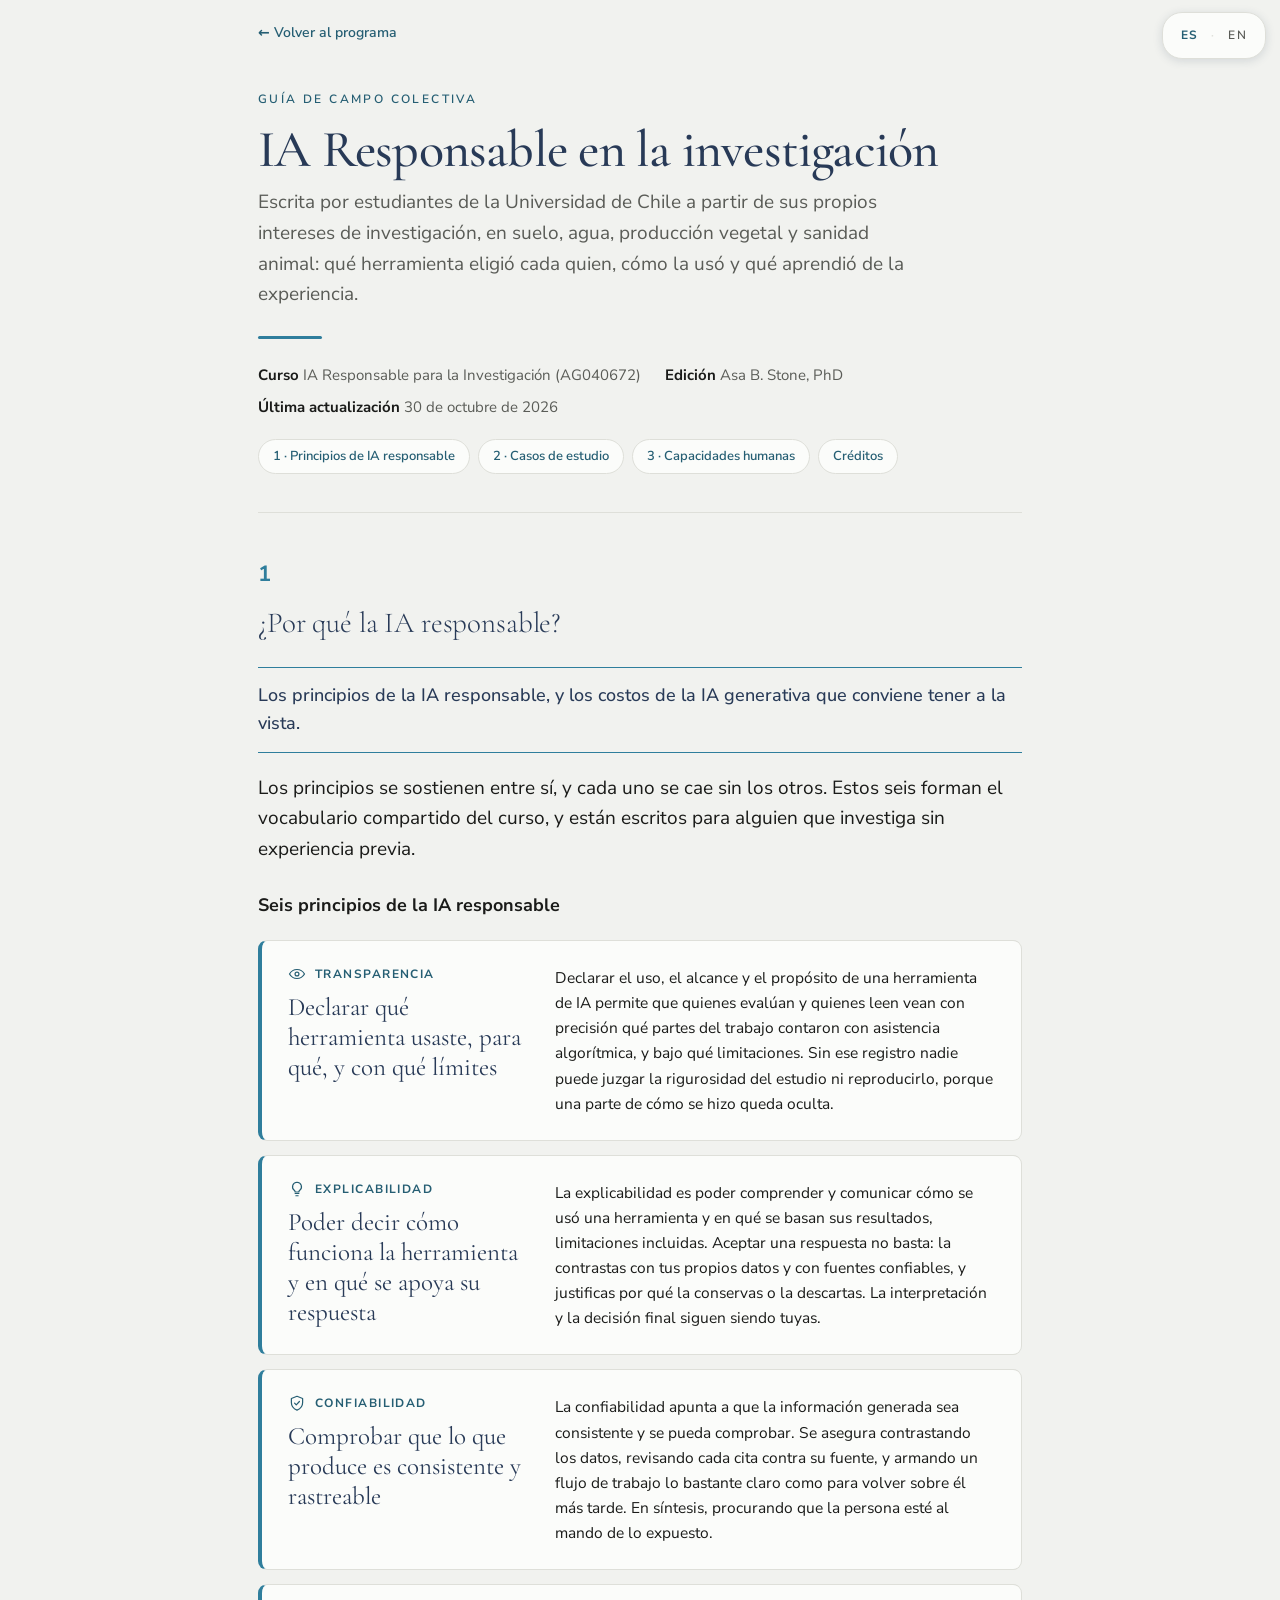
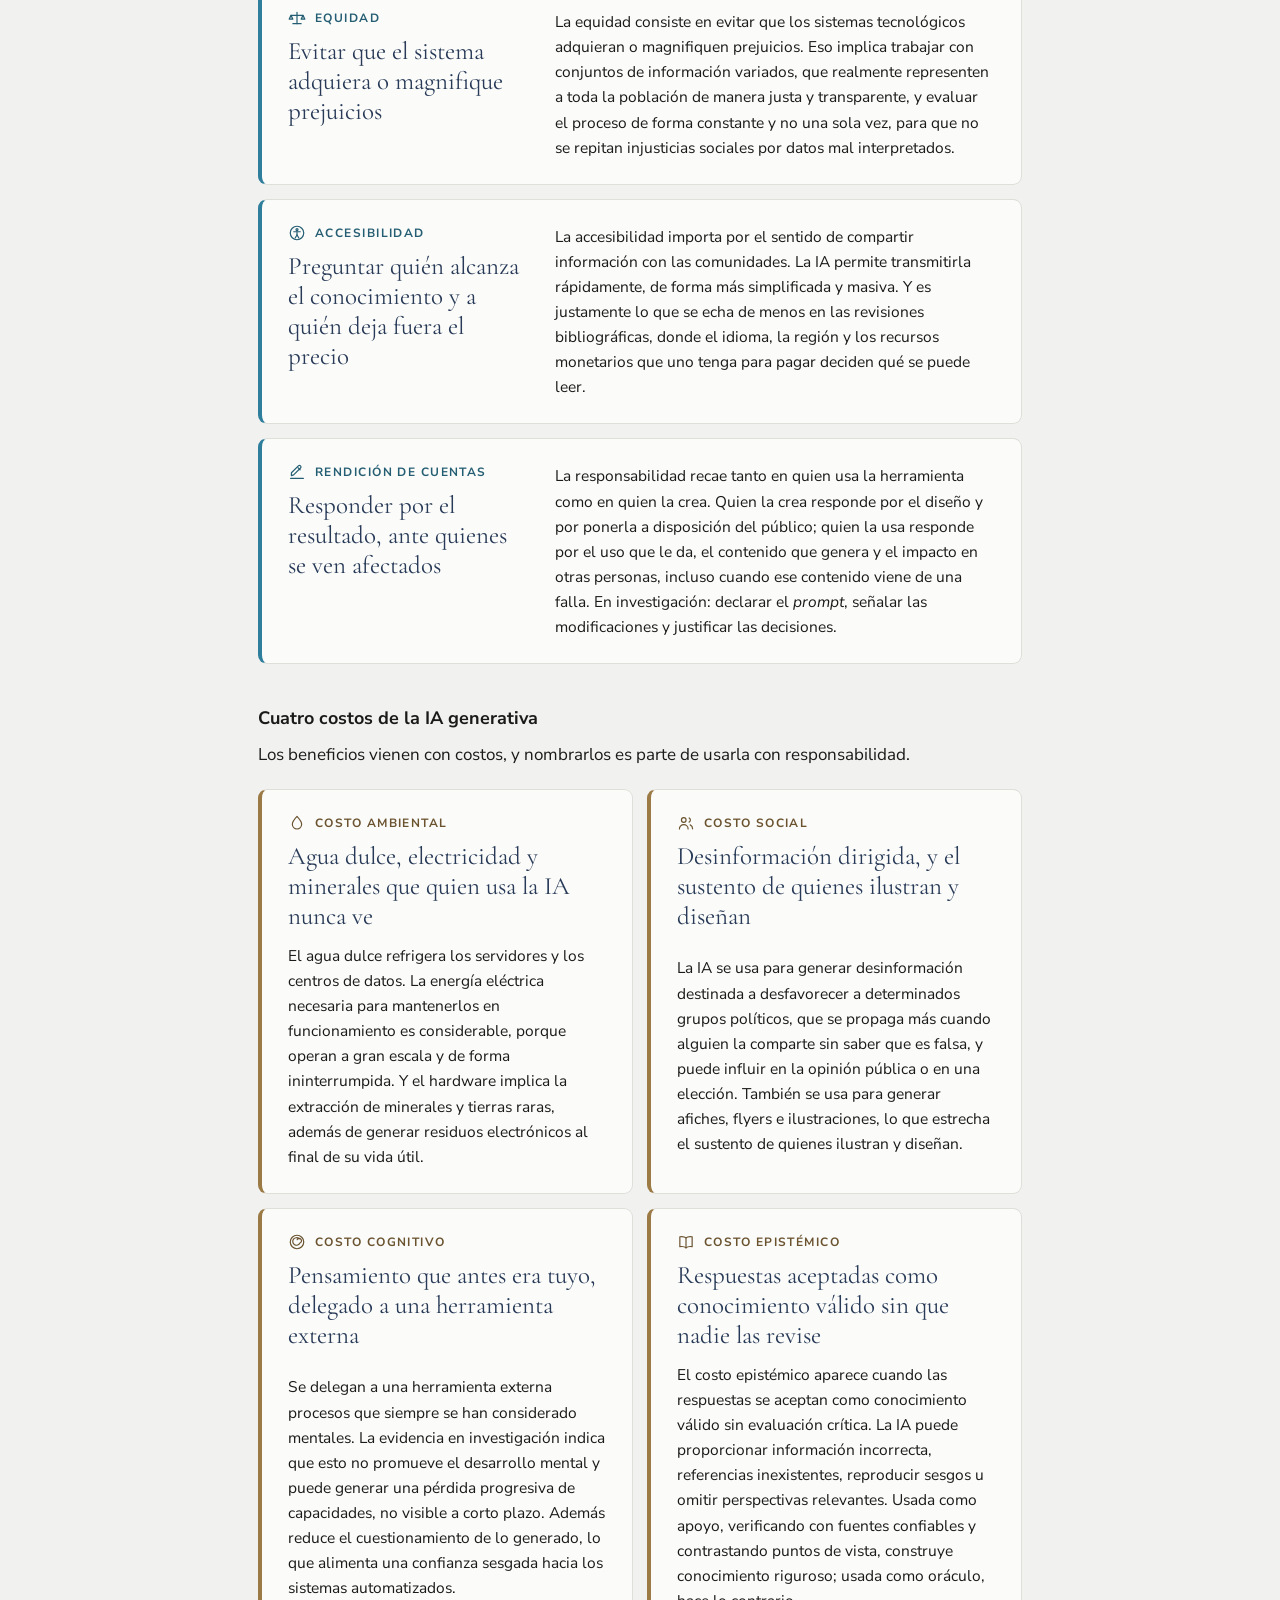
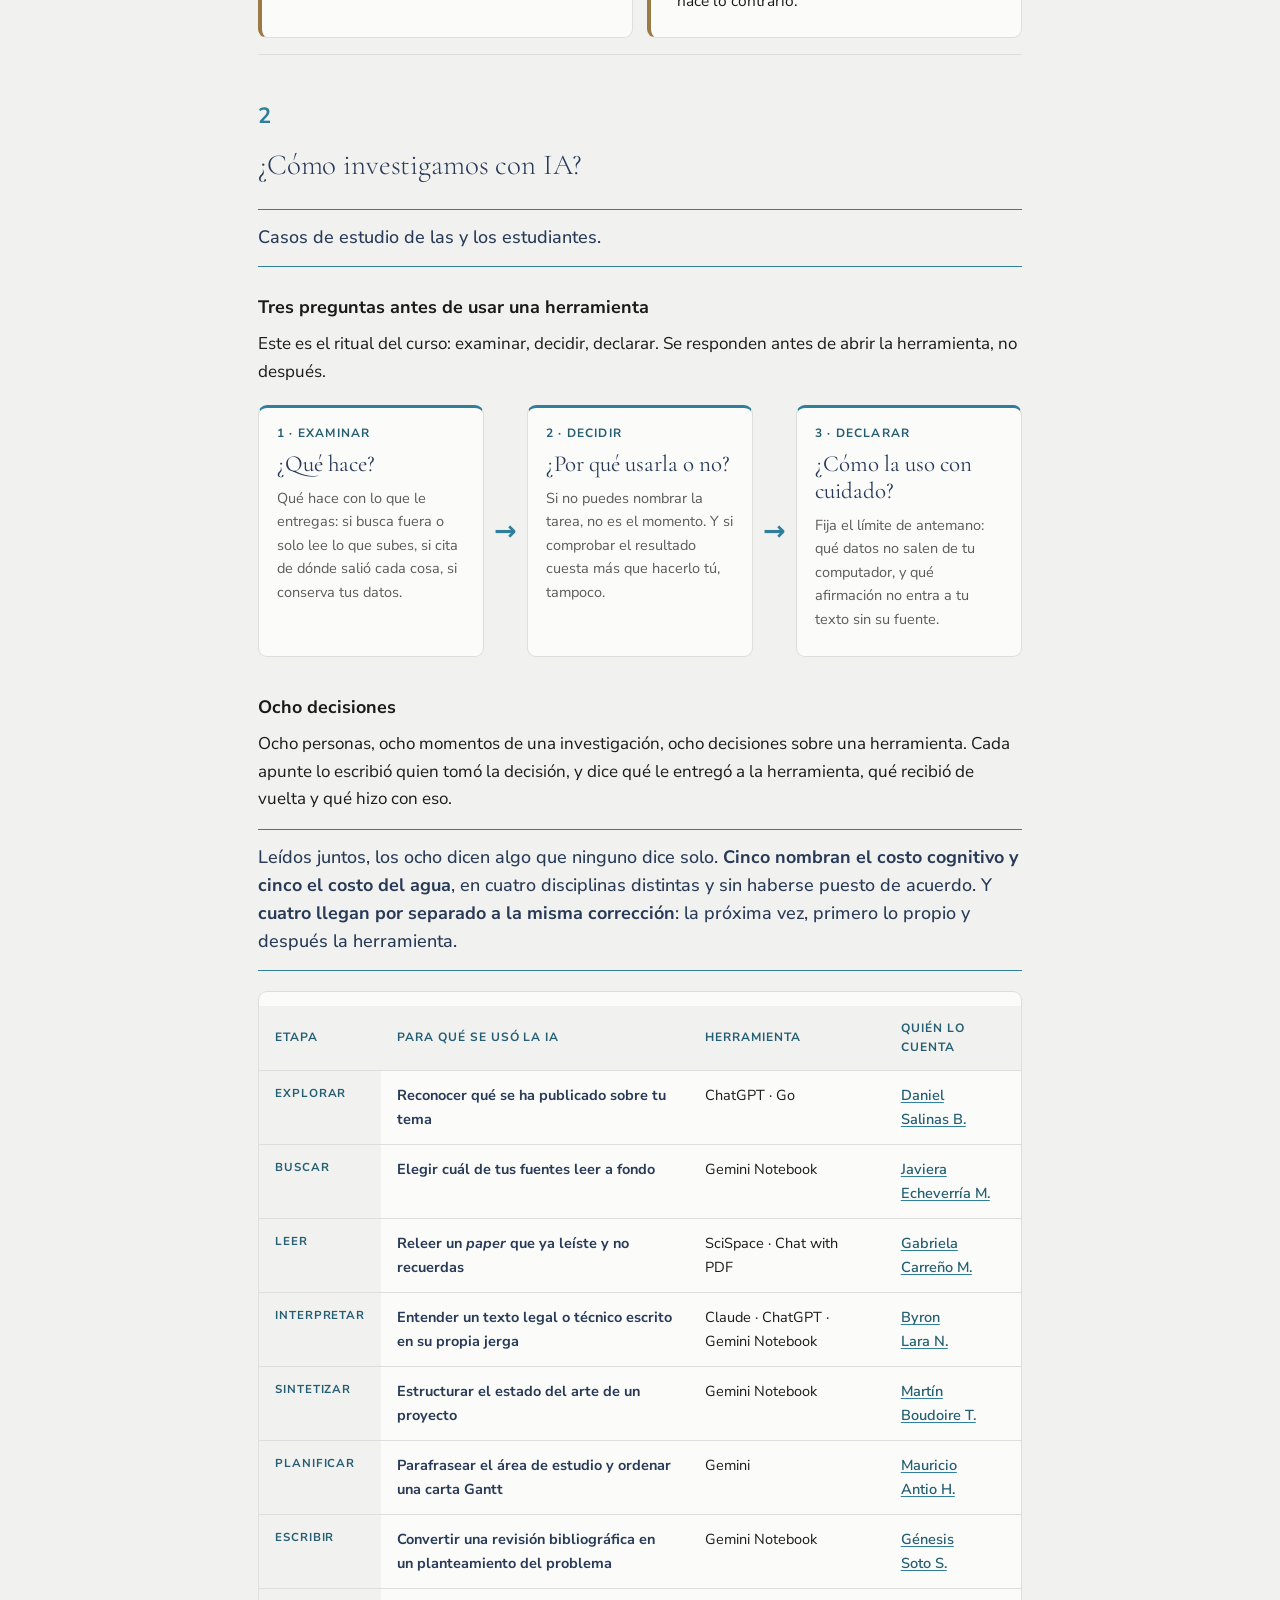
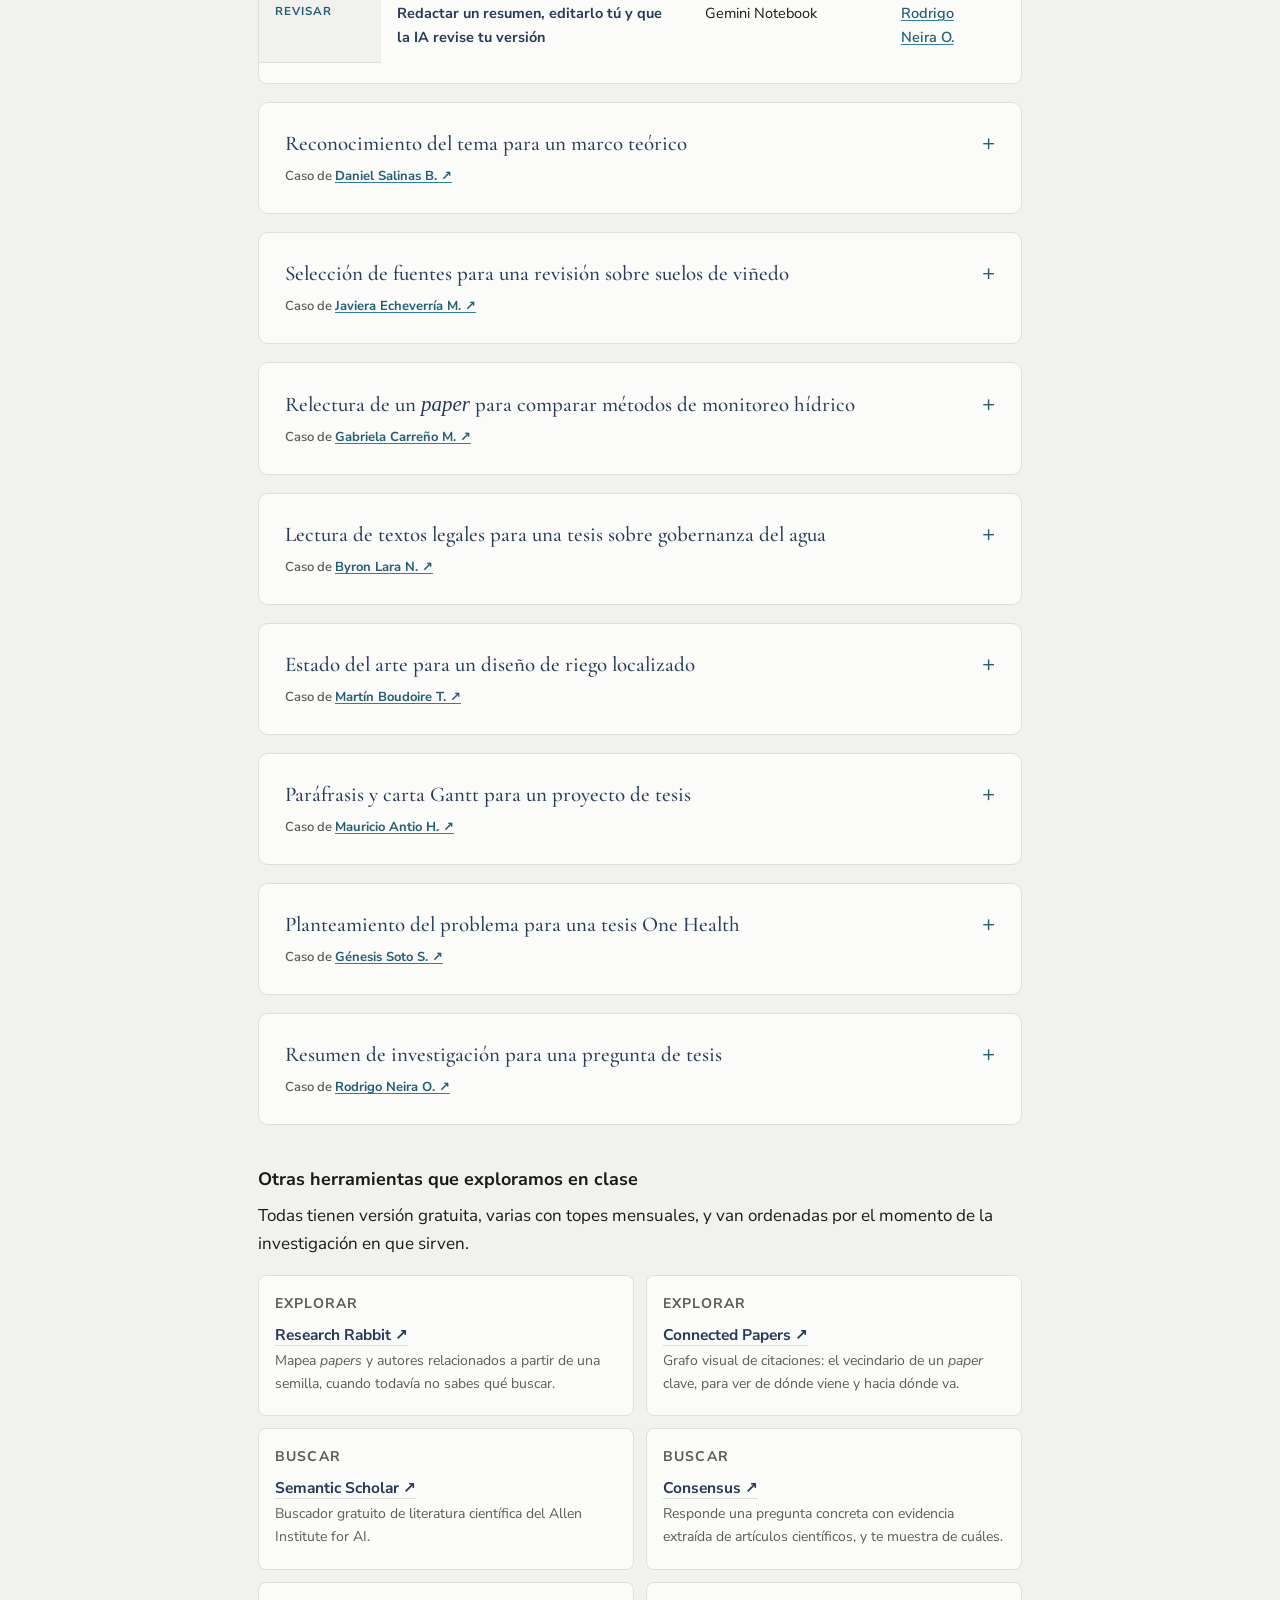
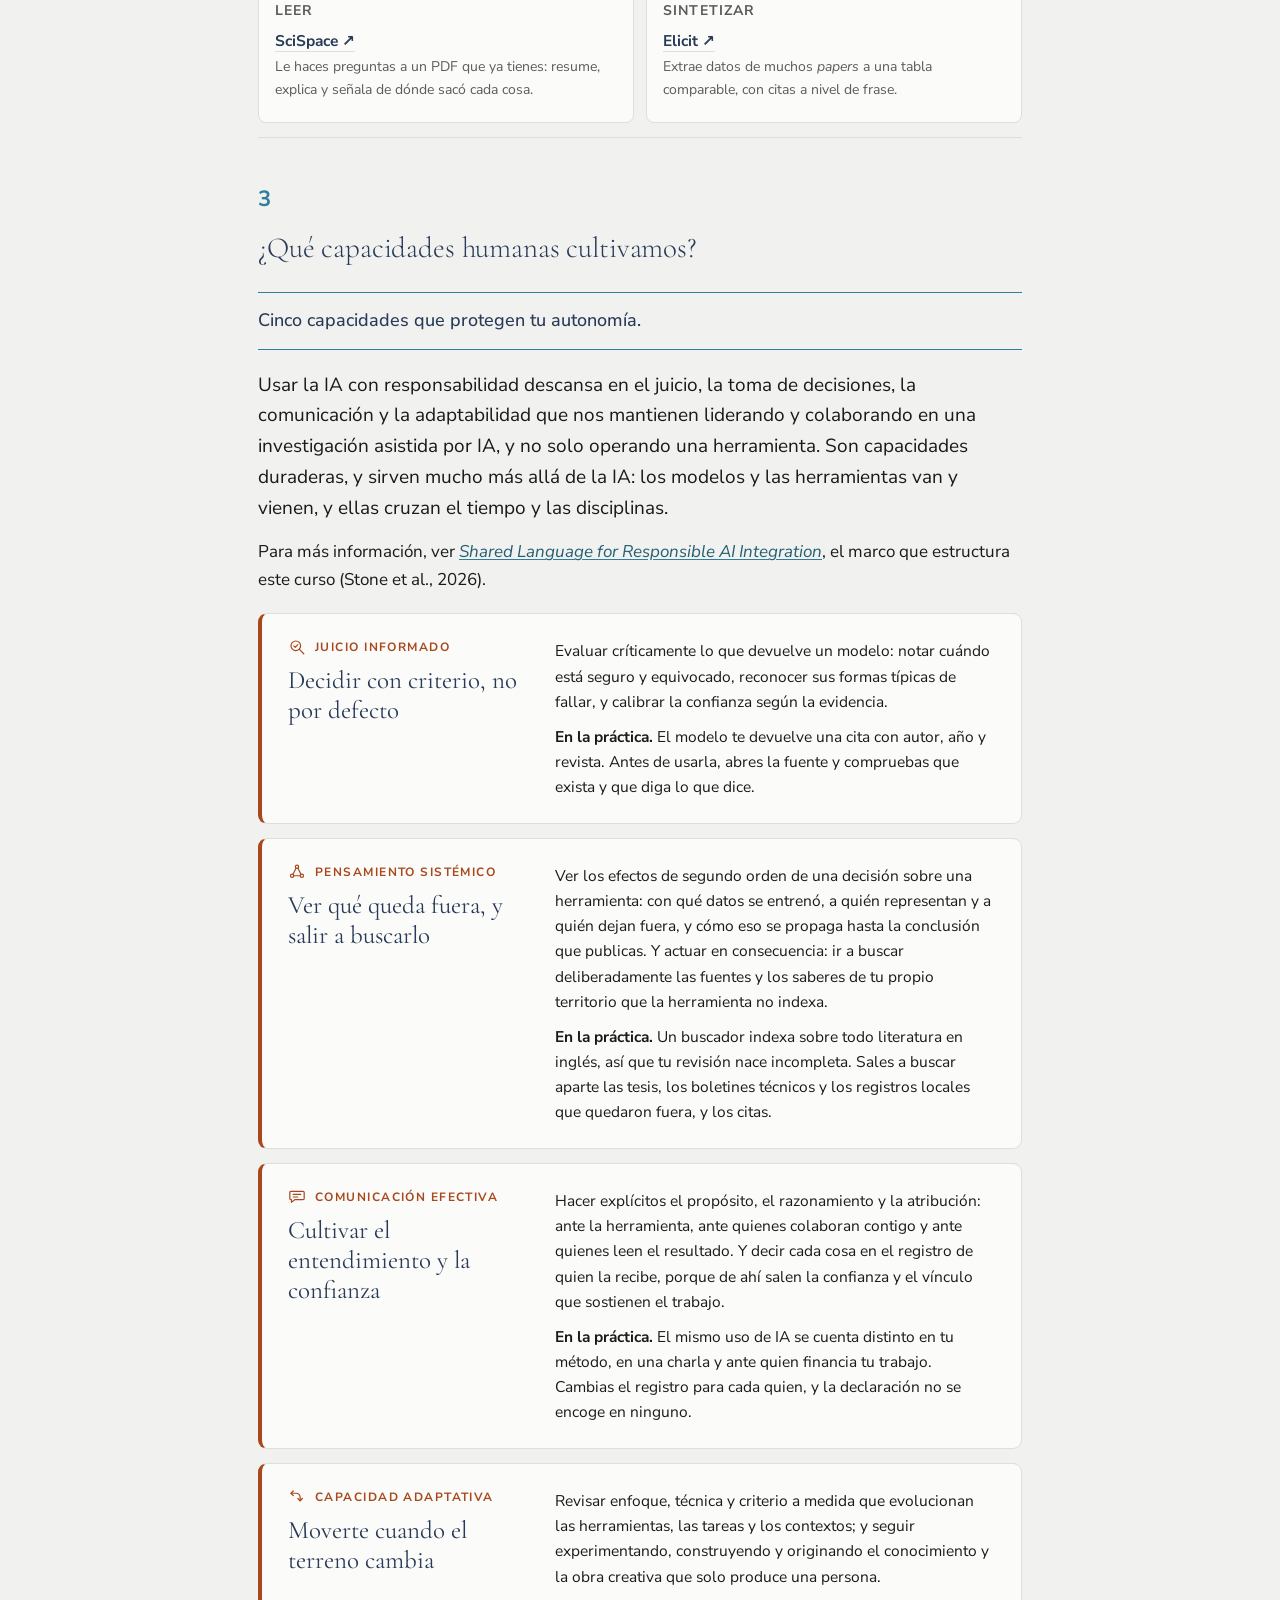
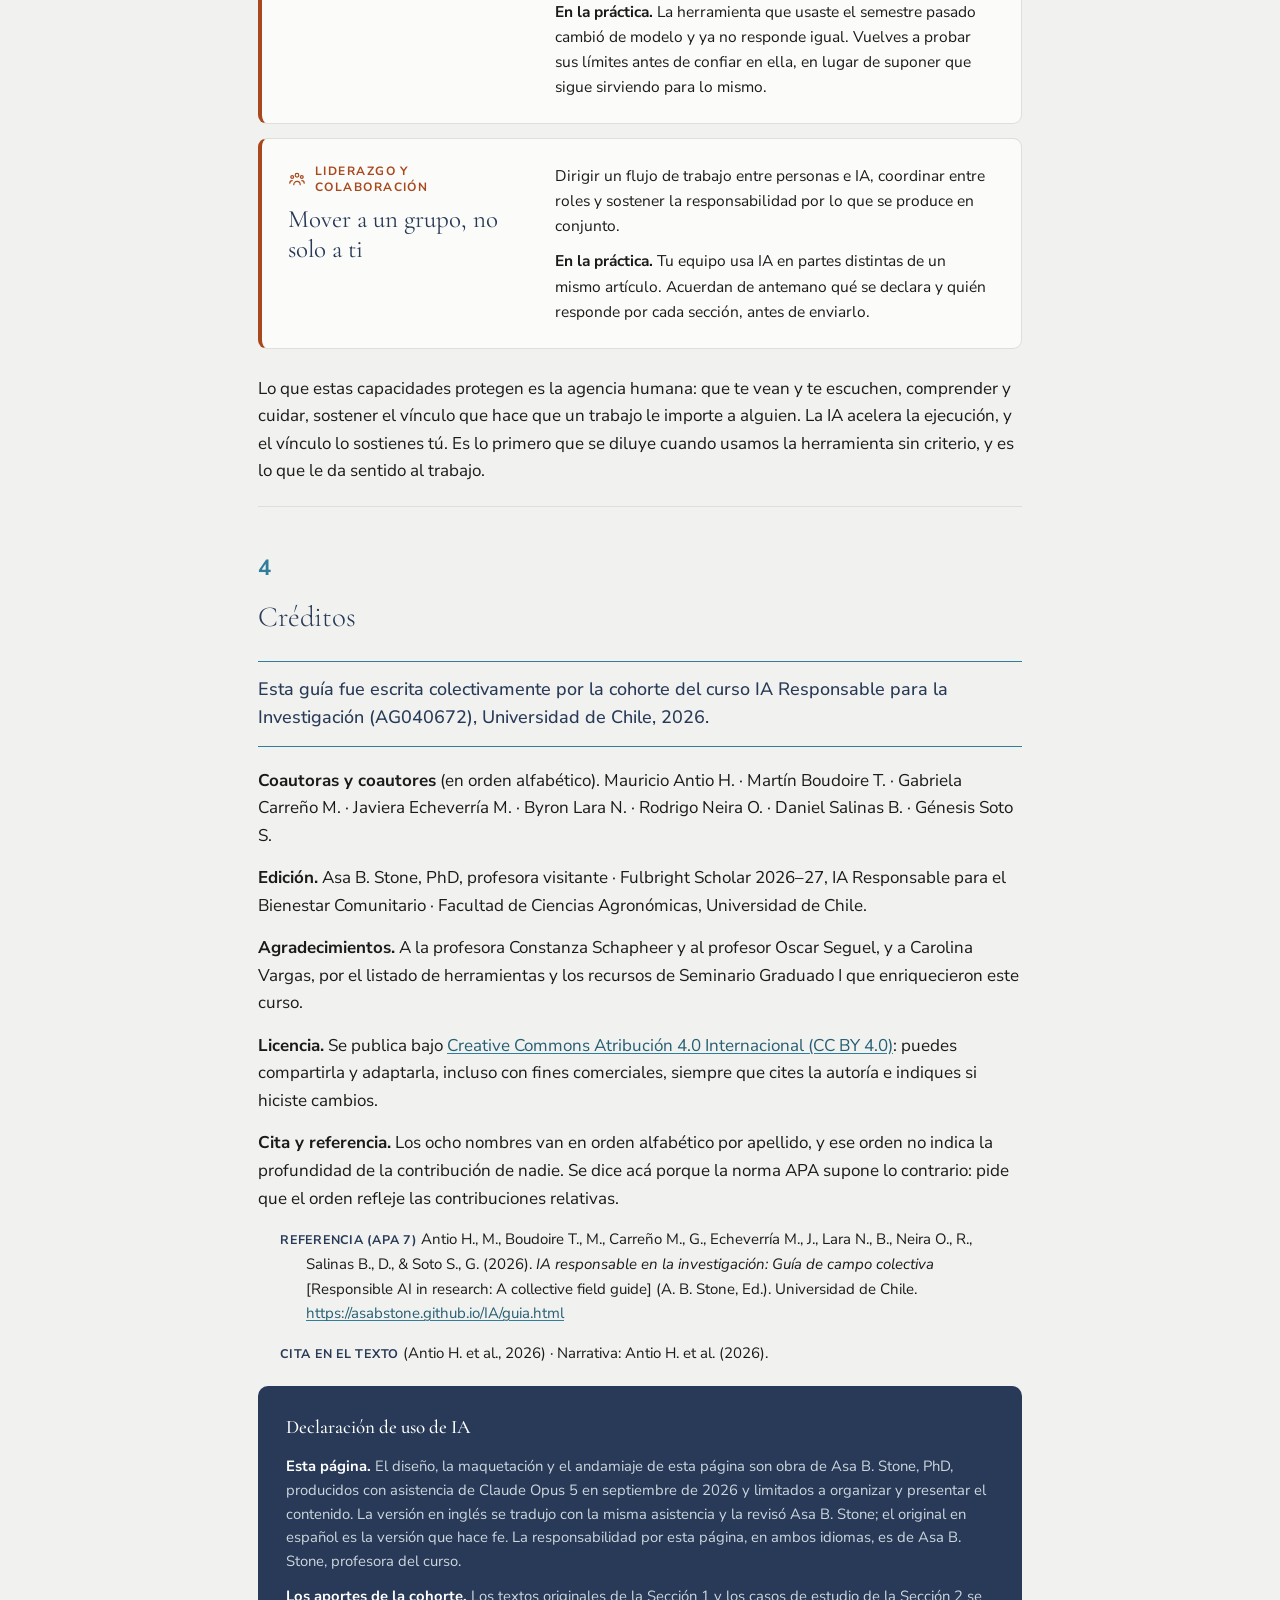
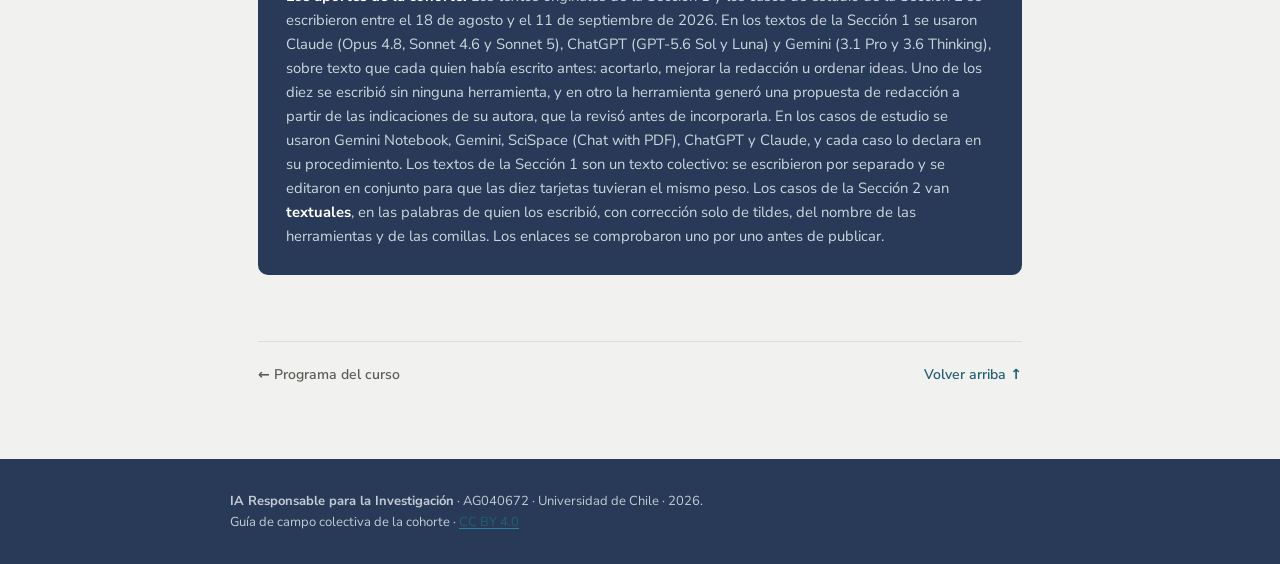
==== commit fc4d06bb: "Add files via upload" ====
--- a/guia.html
+++ b/guia.html
@@ -24,6 +24,7 @@
   "name": "IA Responsable en la investigación: Guía de campo colectiva",
   "inLanguage": "es-CL",
   "datePublished": "2026-09-08",
+  "dateModified": "2026-10-30",
   "license": "https://creativecommons.org/licenses/by/4.0/",
   "publisher": {"@type": "CollegeOrUniversity", "name": "Universidad de Chile"},
   "editor": {"@type": "Person", "name": "Asa B. Stone", "honorificSuffix": "PhD", "affiliation": "Universidad de Chile"},
@@ -58,7 +59,7 @@
     <div class="facts">
       <span><b><span class="lang-es">Curso</span><span class="lang-en">Course</span></b> IA Responsable para la Investigación (AG040672)</span>
       <span><b><span class="lang-es">Edición</span><span class="lang-en">Editor</span></b> Asa B. Stone, PhD</span>
-      <span><b><span class="lang-es">Última actualización</span><span class="lang-en">Last updated</span></b> <span class="lang-es">8 de septiembre de 2026</span><span class="lang-en">September 8, 2026</span></span>
+      <span><b><span class="lang-es">Última actualización</span><span class="lang-en">Last updated</span></b> <span class="lang-es">30 de octubre de 2026</span><span class="lang-en">October 30, 2026</span></span>
     </div>
     <div class="gnav noprint">
       <a href="#s1"><span class="lang-es">1 · Principios de IA responsable</span><span class="lang-en">1 · Responsible AI principles</span></a>
@@ -573,7 +574,7 @@
 
     <p id="comocitar"><b><span class="lang-es">Cita y referencia.</span><span class="lang-en">Citation and Reference.</span></b> <span class="lang-es">Los ocho nombres van en orden alfabético por apellido, y ese orden no indica la profundidad de la contribución de nadie. Se dice acá porque la norma APA supone lo contrario: pide que el orden refleje las contribuciones relativas.</span><span class="lang-en">The eight names appear in alphabetical order by surname, and that order does not indicate the depth of anyone's contribution. This is stated here because the APA standard assumes the opposite: it asks that the order reflect relative contributions.</span></p>
 
-    <p class="ref"><b><span class="lang-es">Referencia (APA 7)</span><span class="lang-en">Reference (APA 7)</span></b> Antio&nbsp;H., M., Boudoire&nbsp;T., M., Carreño&nbsp;M., G., Echeverría&nbsp;M., J., Lara&nbsp;N., B., Neira&nbsp;O., R., Salinas&nbsp;B., D., &amp; Soto&nbsp;S., G. (2026). <i>IA responsable en la investigación: Guía de campo colectiva</i> [Responsible AI in research: A collective field guide] (A.&nbsp;B. Stone, Ed.). Universidad de Chile. <span class="hueco-url"><span class="lang-es">URL pendiente de publicación</span><span class="lang-en">URL pending publication</span></span></p>
+    <p class="ref"><b><span class="lang-es">Referencia (APA 7)</span><span class="lang-en">Reference (APA 7)</span></b> Antio&nbsp;H., M., Boudoire&nbsp;T., M., Carreño&nbsp;M., G., Echeverría&nbsp;M., J., Lara&nbsp;N., B., Neira&nbsp;O., R., Salinas&nbsp;B., D., &amp; Soto&nbsp;S., G. (2026). <i>IA responsable en la investigación: Guía de campo colectiva</i> [Responsible AI in research: A collective field guide] (A.&nbsp;B. Stone, Ed.). Universidad de Chile. <a href="https://asabstone.github.io/IA/guia.html">https://asabstone.github.io/IA/guia.html</a></p>
     <p class="ref"><b><span class="lang-es">Cita en el texto</span><span class="lang-en">In-text citation</span></b> <span class="lang-es">(Antio&nbsp;H. et&nbsp;al., 2026) · Narrativa: Antio&nbsp;H. et&nbsp;al. (2026).</span><span class="lang-en">(Antio&nbsp;H. et&nbsp;al., 2026) · Narrative: Antio&nbsp;H. et&nbsp;al. (2026).</span></p>
 
     <div class="declfin">
--- a/styles.css
+++ b/styles.css
@@ -29,7 +29,7 @@
 .wrap{max-width:820px; margin:0 auto; padding:0 28px 72px;}
 .banner{background:var(--void); color:var(--kumo); font-size:13px; text-align:center; padding:9px 16px;}
 .banner b{font-weight:700;}
-a{color:var(--water); text-decoration:underline; text-underline-offset:2px;}
+a{color:var(--water-ink); text-decoration:underline; text-decoration-color:var(--water); text-underline-offset:2px;}
 a:focus-visible{outline:2px solid var(--water); outline-offset:2px;}
 strong{font-weight:700;}
 
@@ -166,3 +166,33 @@
 @media(min-width:641px) and (max-width:768px){
   .outcomes{grid-template-columns:1fr 1fr;}
 }
+
+/* ── La guía de campo: el destino del sitio (agregado 2026-09-07) ───────── */
+/* Callout box (no interactivo) con un único botón real adentro — antes todo
+   el bloque era un <a>, lo que leía como un enlace gigante en vez de una
+   caja con una acción (corregido 2026-10-30). */
+.guiacta{display:block; background:var(--void); color:var(--kumo); border-radius:12px;
+  padding:30px 32px; margin:4px 0 10px;}
+.guiacta .gk{display:block; font-weight:600; text-transform:uppercase; letter-spacing:.24em;
+  font-size:11.5px; color:#9fd0e0; margin-bottom:10px;}
+.guiacta .gt{display:block; font-family:'Cormorant Garamond',Georgia,serif; font-weight:400;
+  font-size:40px; line-height:1.08; color:#fff; margin-bottom:12px;}
+.guiacta .gd{display:block; font-size:15.5px; line-height:1.6; color:#cdd6dd; max-width:60ch; margin-bottom:20px;}
+.guiacta .gbtn{display:inline-block; background:var(--water); color:#fff; font-weight:700;
+  font-size:15px; padding:11px 22px; border-radius:7px; text-decoration:none;
+  transition:transform .15s ease, box-shadow .15s ease, background .15s ease;}
+.guiacta .gbtn:hover{background:#3a92b1; transform:translateY(-2px); box-shadow:0 10px 26px rgba(40,58,87,.22);}
+
+/* ── Quién dictó el curso (agregado 2026-09-07) ─────────────────────────── */
+.bio{background:var(--kumo); border:1px solid var(--suna); border-left:4px solid var(--void);
+  border-radius:9px; padding:22px 24px; margin:16px 0 24px;}
+.bio .bname{font-family:'Cormorant Garamond',Georgia,serif; font-size:27px; font-weight:500;
+  color:var(--void); margin:0 0 5px; line-height:1.15;}
+.bio .brole{font-size:14px; color:var(--hai); line-height:1.65; margin:0 0 14px;}
+.bio p:last-child{margin:0; font-size:15.5px;}
+
+@media(max-width:640px){
+  .guiacta{padding:24px 22px;}
+  .guiacta .gt{font-size:31px;}
+  .guiacta .gbtn{display:block; text-align:center;}
+}
--- a/guia.css
+++ b/guia.css
@@ -0,0 +1,316 @@
+/* Guía de campo colectiva: capa propia, encima de styles.css.
+   No modifica ninguna de las cinco páginas del sitio.
+   Marca: Los Elementales · fondo kami · texto sumi · acento por sección. */
+
+/* ---------- portada ---------- */
+.gport{padding:30px 0 34px;}
+.gport .kicker{font-weight:600; text-transform:uppercase; letter-spacing:.2em; font-size:12px; color:var(--water-ink); margin:0 0 14px;}
+.gport h1{font-family:'Cormorant Garamond',Georgia,serif; font-weight:500; font-size:52px; line-height:1.04; color:var(--void); margin:0 0 10px; letter-spacing:-.015em;}
+.gport .sub{font-family:'Cormorant Garamond',Georgia,serif; font-weight:300; font-size:30px; line-height:1.15; color:var(--void); margin:0 0 18px;}
+.gport .lede{font-size:19px; color:var(--hai); max-width:34em; margin:0;}
+.gport .facts{margin-top:24px;}
+
+/* ---------- hueco visible: lo que la cohorte todavía debe decidir ---------- */
+.hueco{display:inline-block; background:#FDF6E7; border:1px dashed var(--earth); border-radius:6px;
+  padding:2px 10px; color:var(--earth-ink); font-family:'Nunito Sans',system-ui,sans-serif;
+  font-size:.55em; font-weight:600; letter-spacing:.02em; vertical-align:middle;}
+.huecobloc{background:#FDF6E7; border:1px dashed var(--earth); border-radius:9px; padding:18px 22px; margin:16px 0;
+  font-size:15.5px; color:var(--earth-ink);}
+.huecobloc b{color:var(--earth-ink);}
+
+/* ---------- las tres preguntas: la entrada de una pantalla ---------- */
+.tres{display:grid; grid-template-columns:repeat(3,1fr); gap:14px; margin:22px 0 10px; padding:0; list-style:none;}
+.tres li{background:var(--kumo); border:1px solid var(--suna); border-top:3px solid var(--el,var(--water));
+  border-radius:9px; padding:18px 18px 16px; margin:0;}
+.tres li::before{display:none;}
+.tres .qn{font-weight:700; font-size:13px; letter-spacing:.06em; color:var(--el-ink,var(--water-ink)); text-transform:uppercase;}
+.tres .qq{display:block; font-family:'Cormorant Garamond',Georgia,serif; font-size:23px; line-height:1.18;
+  color:var(--void); margin:6px 0 8px;}
+.tres .qa{display:block; font-size:14.5px; color:var(--hai);}
+.tres a{text-decoration:none; font-weight:600; font-size:13.5px;}
+
+/* ---------- tarjeta: la unidad que se repite en toda la guía ----------
+   Una sola columna. A la izquierda el nombre y la idea grande;
+   a la derecha el texto granular. En pantalla angosta se apilan. */
+.mazo{display:block; margin:20px 0 10px;}
+.tarjeta{background:var(--kumo); border:1px solid var(--suna); border-left:4px solid var(--el,var(--water));
+  border-radius:9px; padding:24px 26px; margin:0 0 14px;
+  display:grid; grid-template-columns:minmax(200px,.85fr) 1.6fr; gap:10px 34px; align-items:start;}
+.tarjeta .izq > h3{margin:0; font-size:12px; font-weight:700; text-transform:uppercase; letter-spacing:.12em;
+  color:var(--el-ink,var(--water-ink));}
+.tarjeta .pull{font-family:'Cormorant Garamond',Georgia,serif; font-size:25px; line-height:1.2; font-weight:400;
+  color:var(--void); margin:9px 0 0;}
+.tarjeta .cuerpo{font-size:15.5px; margin:0;}
+.tarjeta .cuerpo p{margin:0 0 10px;} .tarjeta .cuerpo p:last-child{margin-bottom:0;}
+.pend{color:var(--earth-ink); font-style:italic;}
+
+/* ---------- etiqueta de tarea, arriba de cada caso ---------- */
+.tarea{display:inline-block; background:var(--kumo); border:1px solid var(--suna); border-radius:20px;
+  padding:4px 13px; font-size:12.5px; font-weight:600; color:var(--water-ink); margin:0 0 4px;}
+
+/* ---------- caso de la Sección 2 ---------- */
+.caso{border:1px solid var(--suna); border-radius:10px; padding:24px 26px 20px; margin:18px 0; background:var(--kumo);}
+.caso.cupo{background:transparent; border-style:dashed;}
+.caso .ch{display:flex; justify-content:space-between; align-items:baseline; gap:12px; flex-wrap:wrap; margin-bottom:6px;}
+.caso .ch h4{margin:0; font-size:21px; color:var(--void); font-family:'Cormorant Garamond',Georgia,serif; font-weight:500;}
+.caso .quien{font-size:13px; color:var(--hai); font-weight:600;}
+.caso :is(h4,h5):not(.ch h4){margin:18px 0 5px; font-size:13px; font-weight:700; letter-spacing:.06em; text-transform:uppercase; color:var(--water-ink);}
+.caso p{font-size:15.5px; margin:0 0 9px;}
+.caso .mixto{background:var(--kami); border-radius:8px; padding:14px 16px; margin:6px 0 0;}
+.caso .mixto p{margin:0 0 8px; font-size:15px;} .caso .mixto p:last-child{margin-bottom:0;}
+.caso .mixto b{color:var(--void);}
+/* ---------- campo visual de la ficha: una figura por caso ---------- */
+.caso figure.visual{margin:16px 0 4px; padding:14px 16px 12px; background:var(--kumo);
+  border:1px solid var(--suna); border-left:3px solid var(--wind); border-radius:8px;}
+.caso figure.visual img{display:block; width:100%; height:auto; max-width:760px; margin:0 auto;
+  background:#fff; border-radius:4px;}
+.caso figcaption{font-size:13.5px; color:var(--hai); margin-top:12px; line-height:1.55;}
+.caso figcaption .vtipo{display:block; font-size:11.5px; font-weight:700; letter-spacing:.11em;
+  text-transform:uppercase; color:var(--wind-ink); margin-bottom:7px;}
+.caso figcaption .vlinea{display:block; margin-bottom:4px;}
+.caso figcaption .vlinea b{color:var(--sumi); font-weight:700;}
+.caso figcaption .vcred{display:block; margin-top:9px; padding-top:8px;
+  border-top:1px dashed var(--suna); font-size:12.5px; font-style:italic;}
+.caso .porta{margin:18px 0 0; padding-top:12px; border-top:1px dashed var(--suna); font-size:13.5px; color:var(--hai);}
+.caso .porta b{color:var(--sumi);}
+
+/* ---------- firma de autoría al pie de cada tarjeta ---------- */
+.tarjeta .firma{margin:14px 0 0; padding-top:10px; border-top:1px dashed var(--suna);
+  font-size:13px; color:var(--hai); line-height:1.5;}
+.tarjeta .firma b{color:var(--sumi); font-weight:500;}
+
+/* ---------- el caso completo, plegado ---------- */
+.casomas{margin:18px 0 0; padding-top:14px; border-top:1px dashed var(--suna);}
+.casomas > summary{cursor:pointer; font-size:14px; font-weight:700; letter-spacing:.04em;
+  text-transform:uppercase; color:var(--water-ink); list-style:none; padding:4px 0;}
+.casomas > summary::-webkit-details-marker{display:none;}
+.casomas > summary::before{content:"+ "; font-weight:700;}
+.casomas[open] > summary::before{content:"– ";}
+.casomas > summary:hover{color:var(--void);}
+.casomas > summary:focus-visible{outline:2px solid var(--water); outline-offset:3px; border-radius:3px;}
+
+.volver-tabla{margin:14px 0 0; font-size:13.5px;}
+.volver-tabla a{text-decoration:none; border-bottom:1px solid var(--suna);}
+
+/* ---------- lista de herramientas con enlace ---------- */
+.herr{display:grid; grid-template-columns:1fr 1fr; gap:12px; margin:18px 0 8px; padding:0; list-style:none;}
+.herr li{background:var(--kumo); border:1px solid var(--suna); border-radius:8px; padding:14px 16px; margin:0;}
+.herr li::before{display:none;}
+.herr b{display:block; color:var(--void); font-size:15.5px;}
+.herr span{display:block; font-size:14px; color:var(--hai); margin:3px 0 6px;}
+.herr b a{font-size:15.5px; color:var(--void); text-decoration:none; border-bottom:1px solid var(--suna);}
+.herr b a:hover{border-bottom-color:var(--water);}
+.caso .quien a{font-weight:700;}
+
+/* ---------- declaración única, al cierre ---------- */
+.declfin{background:var(--void); color:#cdd6dd; border-radius:10px; padding:26px 28px; margin:20px 0;}
+.declfin h3{color:#fff; margin:0 0 12px; font-size:19px; font-family:'Cormorant Garamond',Georgia,serif; font-weight:500;}
+.declfin p{font-size:14.8px; margin:0 0 11px; color:#cdd6dd;} .declfin p:last-child{margin-bottom:0;}
+.declfin b{color:#fff;}
+.declfin a{color:#9fd0e0;}
+
+/* ---------- créditos ---------- */
+.nombres{display:flex; flex-wrap:wrap; gap:8px; margin:14px 0 6px; padding:0; list-style:none;}
+.nombres li{background:var(--kumo); border:1px solid var(--suna); border-radius:20px; padding:6px 15px;
+  font-size:14.5px; color:var(--void); margin:0;}
+.nombres li::before{display:none;}
+
+/* ---------- tabla de decisión ---------- */
+.tablawrap{overflow-x:auto; margin:18px 0 8px; border:1px solid var(--suna); border-radius:9px; background:var(--kumo);}
+table.dec{border-collapse:collapse; width:100%; font-size:14.5px; min-width:700px;}
+table.dec th{text-align:left; font-size:12px; text-transform:uppercase; letter-spacing:.08em; color:var(--water-ink);
+  padding:13px 16px; border-bottom:1px solid var(--suna); font-weight:700; background:var(--kami);}
+table.dec td{padding:13px 16px; border-bottom:1px solid var(--suna); vertical-align:top; color:var(--sumi);}
+table.dec tr:last-child td{border-bottom:none;}
+table.dec td.h{font-weight:700; color:var(--void);}
+table.dec td.cuidado{color:var(--hai);}
+table.dec th.et{padding:13px 16px; border-bottom:1px solid var(--suna); vertical-align:top;
+  font-size:11.5px; font-weight:700; text-transform:uppercase; letter-spacing:.08em;
+  color:var(--water-ink); white-space:nowrap; text-align:left;}
+
+/* rótulo de tabla y otros textos solo para lectores de pantalla */
+.visually-hidden{position:absolute; width:1px; height:1px; padding:0; margin:-1px;
+  overflow:hidden; clip:rect(0 0 0 0); white-space:nowrap; border:0;}
+
+/* el contenedor de la tabla recibe foco de teclado: hay que verlo */
+.tablawrap:focus-visible{outline:2px solid var(--water); outline-offset:3px;}
+table.dec a{font-weight:600;}
+
+/* ---------- capacidades de la Sección 3 ---------- */
+.caps{display:grid; grid-template-columns:1fr 1fr; gap:14px; margin:20px 0 6px;}
+.cap{background:var(--kumo); border:1px solid var(--suna); border-top:3px solid var(--fire-ink); border-radius:9px; padding:17px 19px;}
+.cap b{display:block; font-family:'Cormorant Garamond',Georgia,serif; font-weight:500; font-size:21px; color:var(--void); margin-bottom:5px;}
+.cap span{font-size:14.5px; color:var(--hai);}
+
+/* ---------- apéndice: el paso a paso ---------- */
+.pasos{counter-reset:paso; list-style:none; padding:0; margin:16px 0;}
+.pasos li{counter-increment:paso; position:relative; padding-left:44px; margin-bottom:14px; font-size:15.5px;}
+.pasos li::before{content:counter(paso); position:absolute; left:0; top:-1px; width:28px; height:28px;
+  display:flex; align-items:center; justify-content:center; border-radius:50%; background:var(--void); color:#fff;
+  font-size:14px; font-weight:700;}
+.pasos b{color:var(--void);}
+
+/* ---------- cómo citar la guía ---------- */
+.citar{background:var(--kumo); border:1px solid var(--suna); border-radius:10px;
+  padding:20px 24px; margin:22px 0;}
+.citar h3{margin-top:0;}
+.ref{font-size:15px; line-height:1.65; margin-left:22px; padding-left:26px; text-indent:-26px;}
+.ref b{display:inline; text-indent:0; color:var(--void); font-size:12.5px;
+  letter-spacing:.06em; text-transform:uppercase;}
+.hueco-url{background:#FDF6E7; border:1px dashed var(--earth); border-radius:5px;
+  padding:1px 7px; color:var(--earth-ink); font-style:italic; white-space:nowrap;}
+.notacita{font-size:13.5px; color:var(--hai); margin-top:14px; padding-top:12px;
+  border-top:1px dashed var(--suna);}
+
+/* ---------- el párrafo de síntesis que abre la Sección 2 ---------- */
+.sintesis-in{background:var(--kumo); border-left:3px solid var(--water); border-radius:0 8px 8px 0;
+  padding:16px 20px; margin:16px 0 4px; font-size:16.5px;}
+
+/* ---------- la lectura del conjunto, cierre de la Sección 2 ---------- */
+#hallazgo{border-top:3px solid var(--water); padding-top:22px;}
+.firma-cierre{margin-top:18px; padding-top:12px; border-top:1px dashed var(--suna);
+  font-size:13.5px; color:var(--hai);}
+
+/* ---------- cierre de la Sección 3 ---------- */
+.cierre{background:var(--void); color:#dbe3ea; border-radius:11px; padding:24px 26px;
+  margin:14px 0 0; font-size:17.5px; line-height:1.62;}
+
+/* ---------- índice lateral de la guía ---------- */
+.gnav{display:flex; flex-wrap:wrap; gap:8px; margin:20px 0 4px;}
+.gnav a{font-size:13px; font-weight:600; text-decoration:none; color:var(--water-ink);
+  border:1px solid var(--suna); border-radius:20px; padding:6px 14px; background:var(--kumo);}
+.gnav a:hover{border-color:var(--water);}
+
+/* ---------- responsive ---------- */
+@media(max-width:720px){
+  .gport h1{font-size:38px;} .gport .sub{font-size:24px;}
+  .tres, .caps, .herr{grid-template-columns:1fr;}
+  .tarjeta{grid-template-columns:1fr; gap:14px;}
+  .tarjeta .pull{font-size:22px;}
+  .caso{padding:20px 18px 16px;}
+
+  /* La tabla deja de ser tabla: en un teléfono se veían dos columnas de cinco,
+     sin ninguna señal de que hubiera tres más hacia la derecha. */
+  .tablawrap{overflow:visible; border:0;}
+  table.dec{min-width:0; display:block;}
+  table.dec thead{position:absolute; width:1px; height:1px; overflow:hidden; clip:rect(0 0 0 0); white-space:nowrap;}
+  table.dec tbody, table.dec tr, table.dec th, table.dec td{display:block; width:auto;}
+  table.dec tr{background:var(--kumo); border:1px solid var(--suna); border-radius:9px;
+    padding:14px 16px; margin-bottom:12px;}
+  table.dec th, table.dec td{border:0; padding:0 0 8px; white-space:normal;}
+  table.dec td:last-child{padding-bottom:0;}
+  table.dec th.et{font-size:11.5px; letter-spacing:.08em; text-transform:uppercase;
+    color:var(--water-ink); padding-bottom:4px;}
+  table.dec td::before{display:block; font-size:11.5px;
+    letter-spacing:.06em; text-transform:uppercase; color:var(--hai); margin-bottom:2px;}
+  body[data-lang="es"] table.dec td::before{content:attr(data-rot-es);}
+  body[data-lang="en"] table.dec td::before{content:attr(data-rot-en);}
+}
+
+/* ---------- impresión: de aquí sale el PDF ---------- */
+@media print{
+  @page{size:A4; margin:18mm 16mm;}
+  html{font-size:10.5pt;}
+  body{background:#fff; font-size:10.5pt; line-height:1.45;}
+  .wrap{max-width:none; padding:0;}
+  .langbar, .subnav, .pager, .gnav, .banner, .noprint{display:none !important;}
+  a{color:var(--sumi); text-decoration:none;}
+  a[href^="http"]::after{content:" (" attr(href) ")"; font-size:8.5pt; color:#5A5C57; word-break:break-all;}
+  section{border-top:1px solid #DEDFD9; padding:16pt 0 0; break-inside:auto;}
+  h2{break-after:avoid;} h3, h4{break-after:avoid;}
+  .gport{padding:0 0 18pt; break-after:page;}
+  .gport h1{font-size:30pt;}
+  .tarjeta, .caso, .cap, .tres li{break-inside:avoid; background:#fff; box-shadow:none;}
+  .mazo .tarjeta{margin-bottom:10pt;}
+  .herr{display:block;} .herr li{margin-bottom:7pt;}
+  .caps{display:block;} .cap{margin-bottom:8pt;}
+  .tres{display:block;} .tres li{margin-bottom:8pt;}
+  .tablawrap{overflow:visible; border:1px solid #DEDFD9;}
+  table.dec{min-width:0; font-size:9pt;}
+  .seccion-portada{break-before:page;}
+  footer{background:#fff; color:#5A5C57; border-top:1px solid #DEDFD9; padding:14pt 0 0;}
+  /* los navegadores no imprimen fondos: sin esto la declaración de uso de IA sale ilegible */
+  /* mismo bug que .declfin: sin fondo impreso, el cierre queda ilegible */
+  .cierre{background:#fff; color:var(--sumi); border-left:3px solid #DEDFD9; padding-left:14pt;}
+  #hallazgo, .citar{break-inside:avoid;}
+  p{orphans:3; widows:3;}
+  .declfin{background:#fff; color:var(--sumi); border:1px solid #DEDFD9;}
+  .declfin h3, .declfin b{color:var(--void);}
+  .declfin p, .declfin a{color:var(--sumi);}
+  #creditos{break-before:page;}
+  /* el caso completo se imprime abierto */
+  details.casomas{display:block;} details.casomas > summary{display:none;}
+  details.casomas > *{display:block !important;}
+  .caso figure.visual{break-inside:avoid; page-break-inside:avoid;
+    background:transparent; border:1px solid #ccc; border-left:2pt solid #456A5A; padding:8pt 10pt;}
+  .caso figure.visual img{max-width:100%; height:auto; max-height:160mm;}
+  .caso figcaption{color:#333;}
+}
+
+/* ---------- etiqueta de la columna izquierda (alinea arriba con el cuerpo) ---------- */
+.tarjeta .izq > h4{margin:0; font-size:12px; font-weight:700; text-transform:uppercase; letter-spacing:.12em;
+  color:var(--el-ink,var(--water-ink)); line-height:1.35;}
+
+/* ---------- las tres preguntas, en horizontal con flechas ---------- */
+.preguntas{display:flex; align-items:stretch; gap:10px; margin:20px 0 14px;}
+.preguntas .pbox{flex:1 1 0; min-width:0; background:var(--kumo); border:1px solid var(--suna);
+  border-top:3px solid var(--water); border-radius:9px; padding:16px 18px;}
+.preguntas .pn{display:block; font-size:12px; font-weight:700; text-transform:uppercase; letter-spacing:.1em;
+  color:var(--water-ink); margin-bottom:7px;}
+.preguntas .pq{display:block; font-family:'Cormorant Garamond',Georgia,serif; font-size:23px; line-height:1.18;
+  color:var(--void); margin-bottom:9px;}
+.preguntas .pd{display:block; font-size:14.5px; color:var(--hai); margin-bottom:9px;}
+.preguntas .pe{display:block; font-size:14px; color:var(--sumi);
+  border-top:1px dashed var(--suna); padding-top:9px;}
+.preguntas .flecha{flex:0 0 auto; display:flex; align-items:center; color:var(--water);
+  font-size:27px; font-weight:700; line-height:1;}
+
+/* ---------- tema de la tesis, bajo el título del caso ---------- */
+.caso .tema{margin:0 0 12px; font-size:13.5px; color:var(--hai);}
+.caso .tema b{color:var(--sumi); font-weight:600;}
+
+@media (max-width:760px){
+  .preguntas{flex-direction:column;}
+  .preguntas .flecha{transform:rotate(90deg); justify-content:center; padding:3px 0;}
+}
+@media print{
+  .preguntas{display:block;} .preguntas .pbox{break-inside:avoid; margin-bottom:8pt;}
+  .preguntas .flecha{display:none;}
+}
+
+/* ---------- variante 2×2: los cuatro costos ---------- */
+.mazo.dos{display:grid; grid-template-columns:1fr 1fr; gap:14px;}
+.mazo.dos .tarjeta{grid-template-columns:1fr; gap:12px; margin:0;}
+@media (max-width:760px){ .mazo.dos{grid-template-columns:1fr;} }
+@media print{ .mazo.dos{display:block;} .mazo.dos .tarjeta{margin-bottom:10pt;} }
+
+/* ---------- iconos de la Sección 1, junto al título ---------- */
+.tarjeta .izq > h4.conico{display:flex; align-items:center; gap:9px;}
+.tarjeta .izq .ico{flex:0 0 auto; width:18px; height:18px; margin:0;
+  fill:none; stroke:currentColor; stroke-width:1.6; stroke-linecap:round; stroke-linejoin:round;
+  color:var(--el-ink,var(--water-ink));}
+
+/* ---------- casos plegables ---------- */
+details.caso > summary{cursor:pointer; list-style:none; margin-bottom:0;}
+details.caso > summary::-webkit-details-marker{display:none;}
+details.caso > summary::marker{content:'';}
+details.caso > summary::after{content:'+'; flex:0 0 auto; font-size:22px; line-height:1;
+  color:var(--water-ink); font-weight:400;}
+details.caso[open] > summary::after{content:'\2212';}
+details.caso[open] > summary{margin-bottom:6px; padding-bottom:10px; border-bottom:1px solid var(--suna);}
+details.caso > summary:focus-visible{outline:2px solid var(--water); outline-offset:3px; border-radius:6px;}
+details.caso > summary:hover h4{color:var(--water-ink);}
+@media print{
+  details.caso > summary::after{display:none;}
+  details.caso > summary{border-bottom:1px solid #DEDFD9; margin-bottom:6px; padding-bottom:8pt;}
+}
+
+/* ---------- el nombre baja bajo el título, en los seis casos ---------- */
+.caso .ch{row-gap:5px;}
+.caso .ch h4{order:1; flex:1 1 auto;}
+details.caso > summary.ch::after{order:2;}
+.caso .quien{order:3; flex:0 0 100%;}
+
+/* ---------- etapa de investigación, sobre cada herramienta ---------- */
+.herr .fase{display:block; font-size:11.5px; font-weight:700; text-transform:uppercase;
+  letter-spacing:.1em; color:var(--water-ink); margin:0 0 5px;}
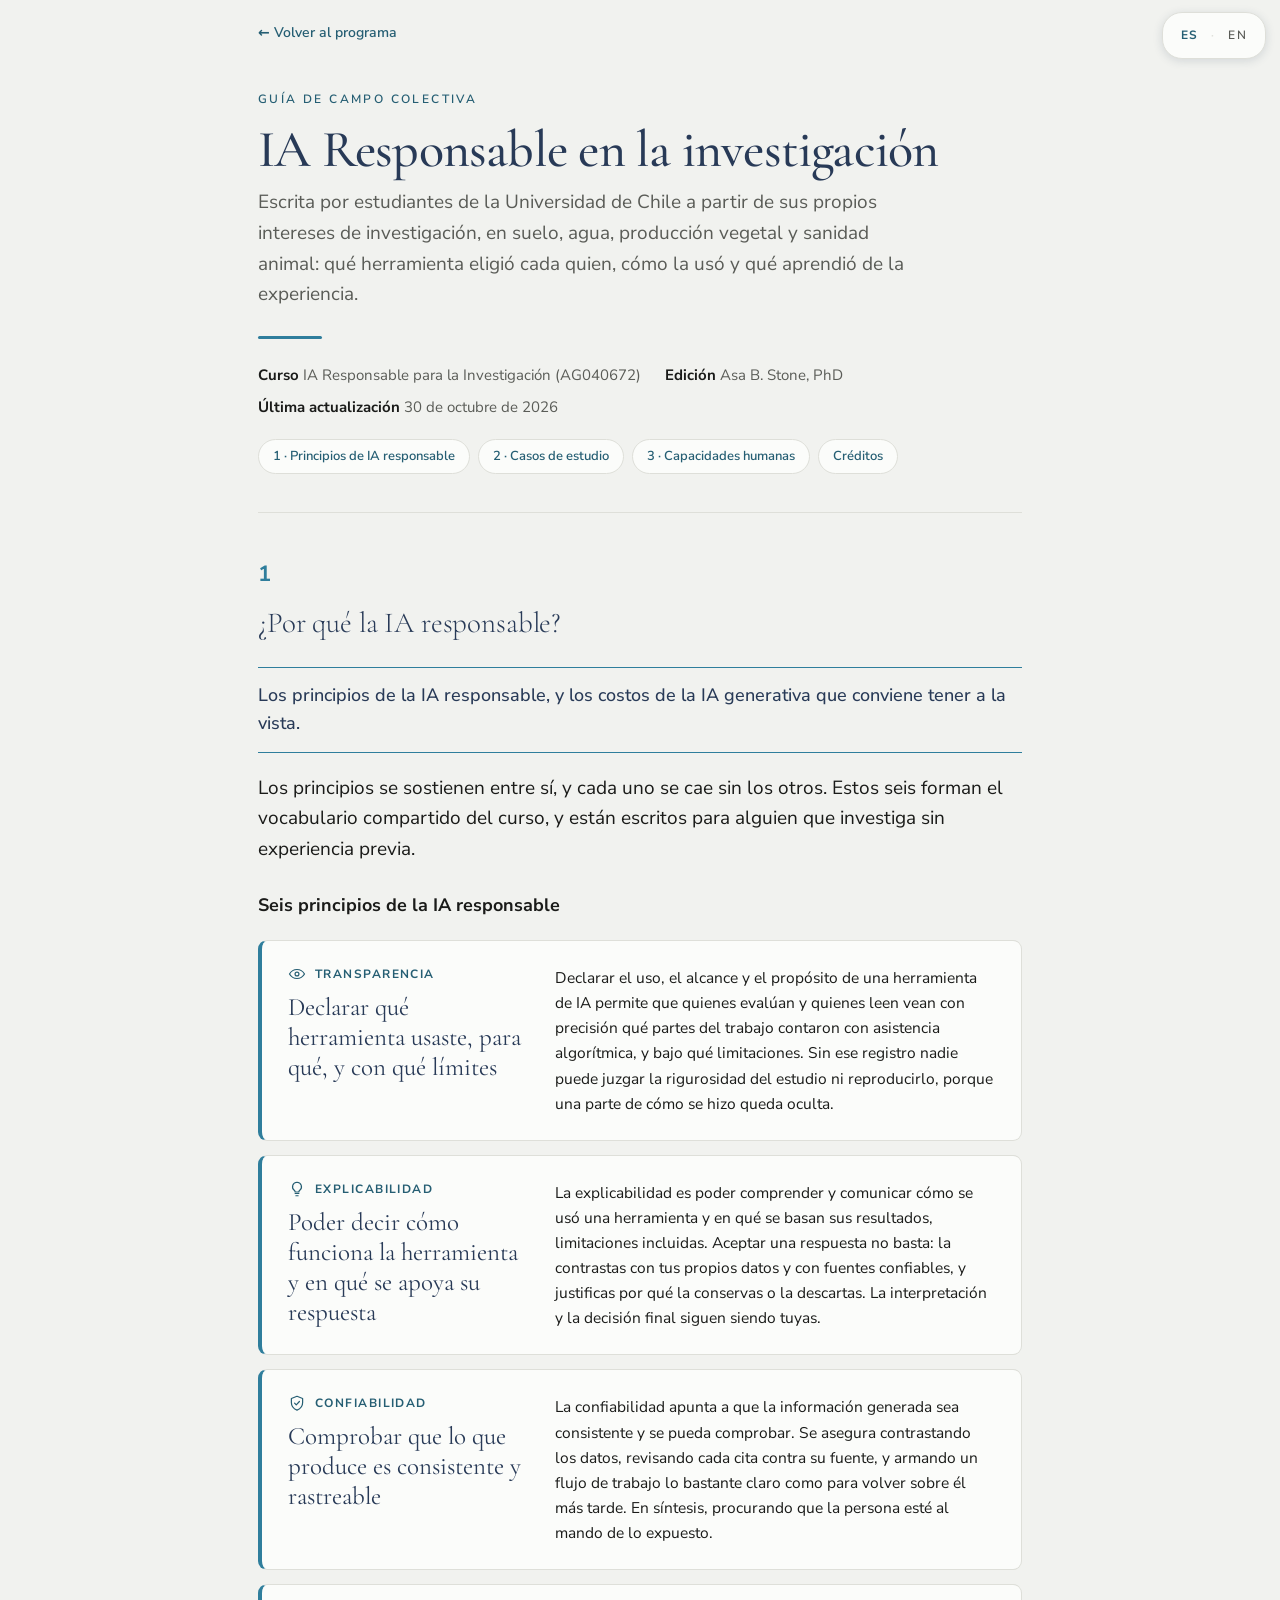
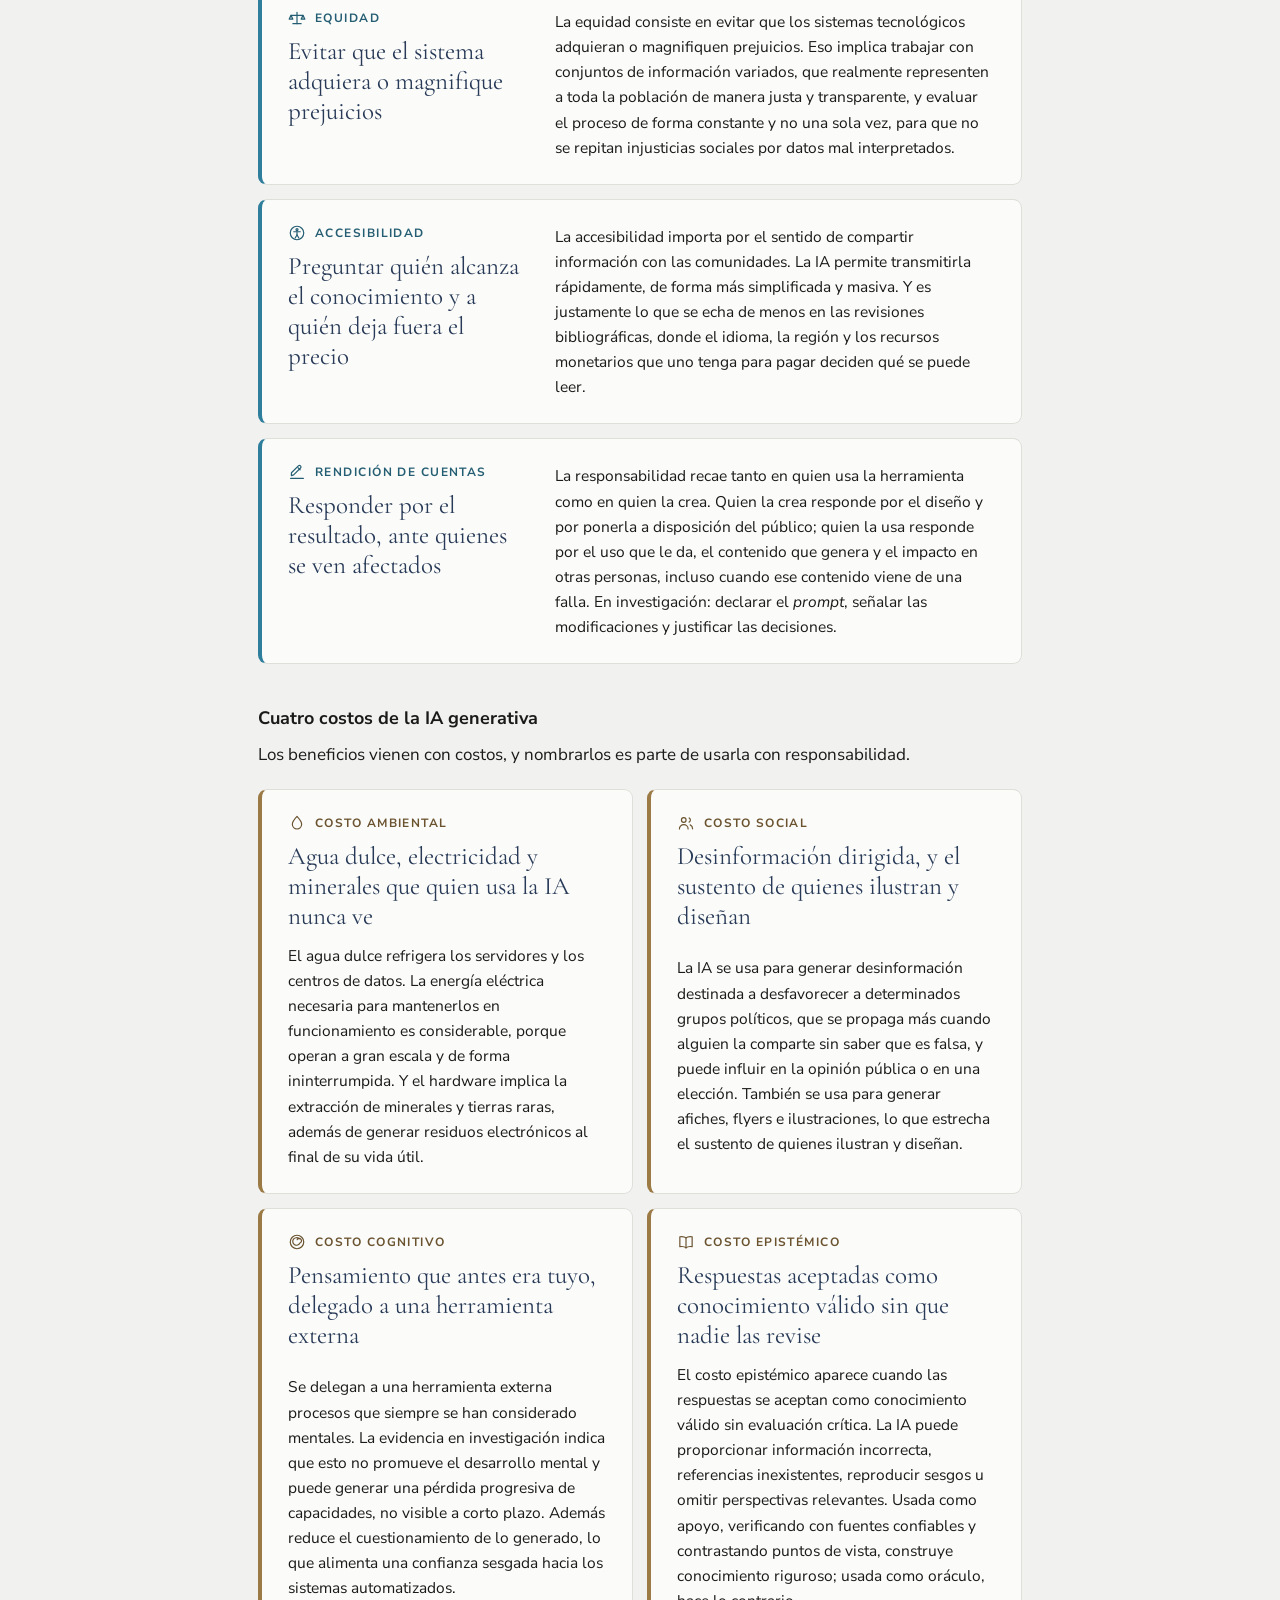
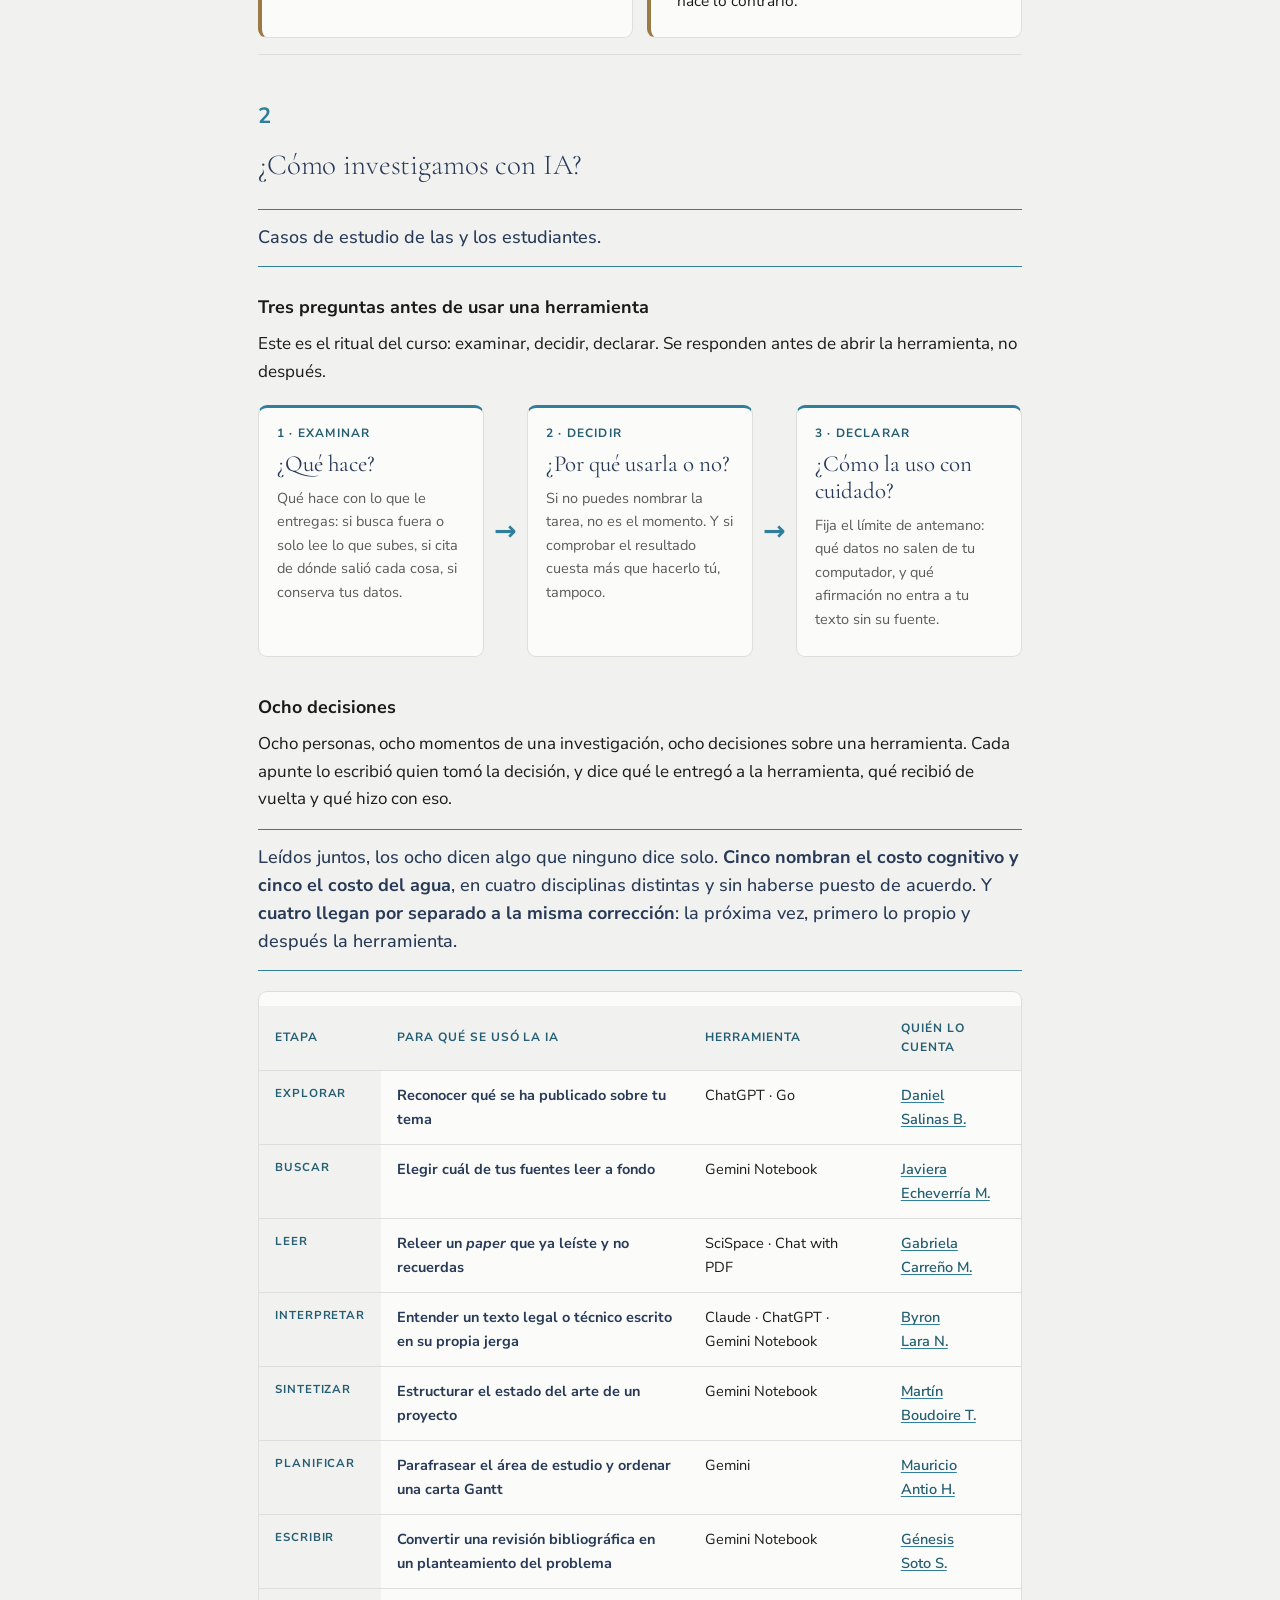
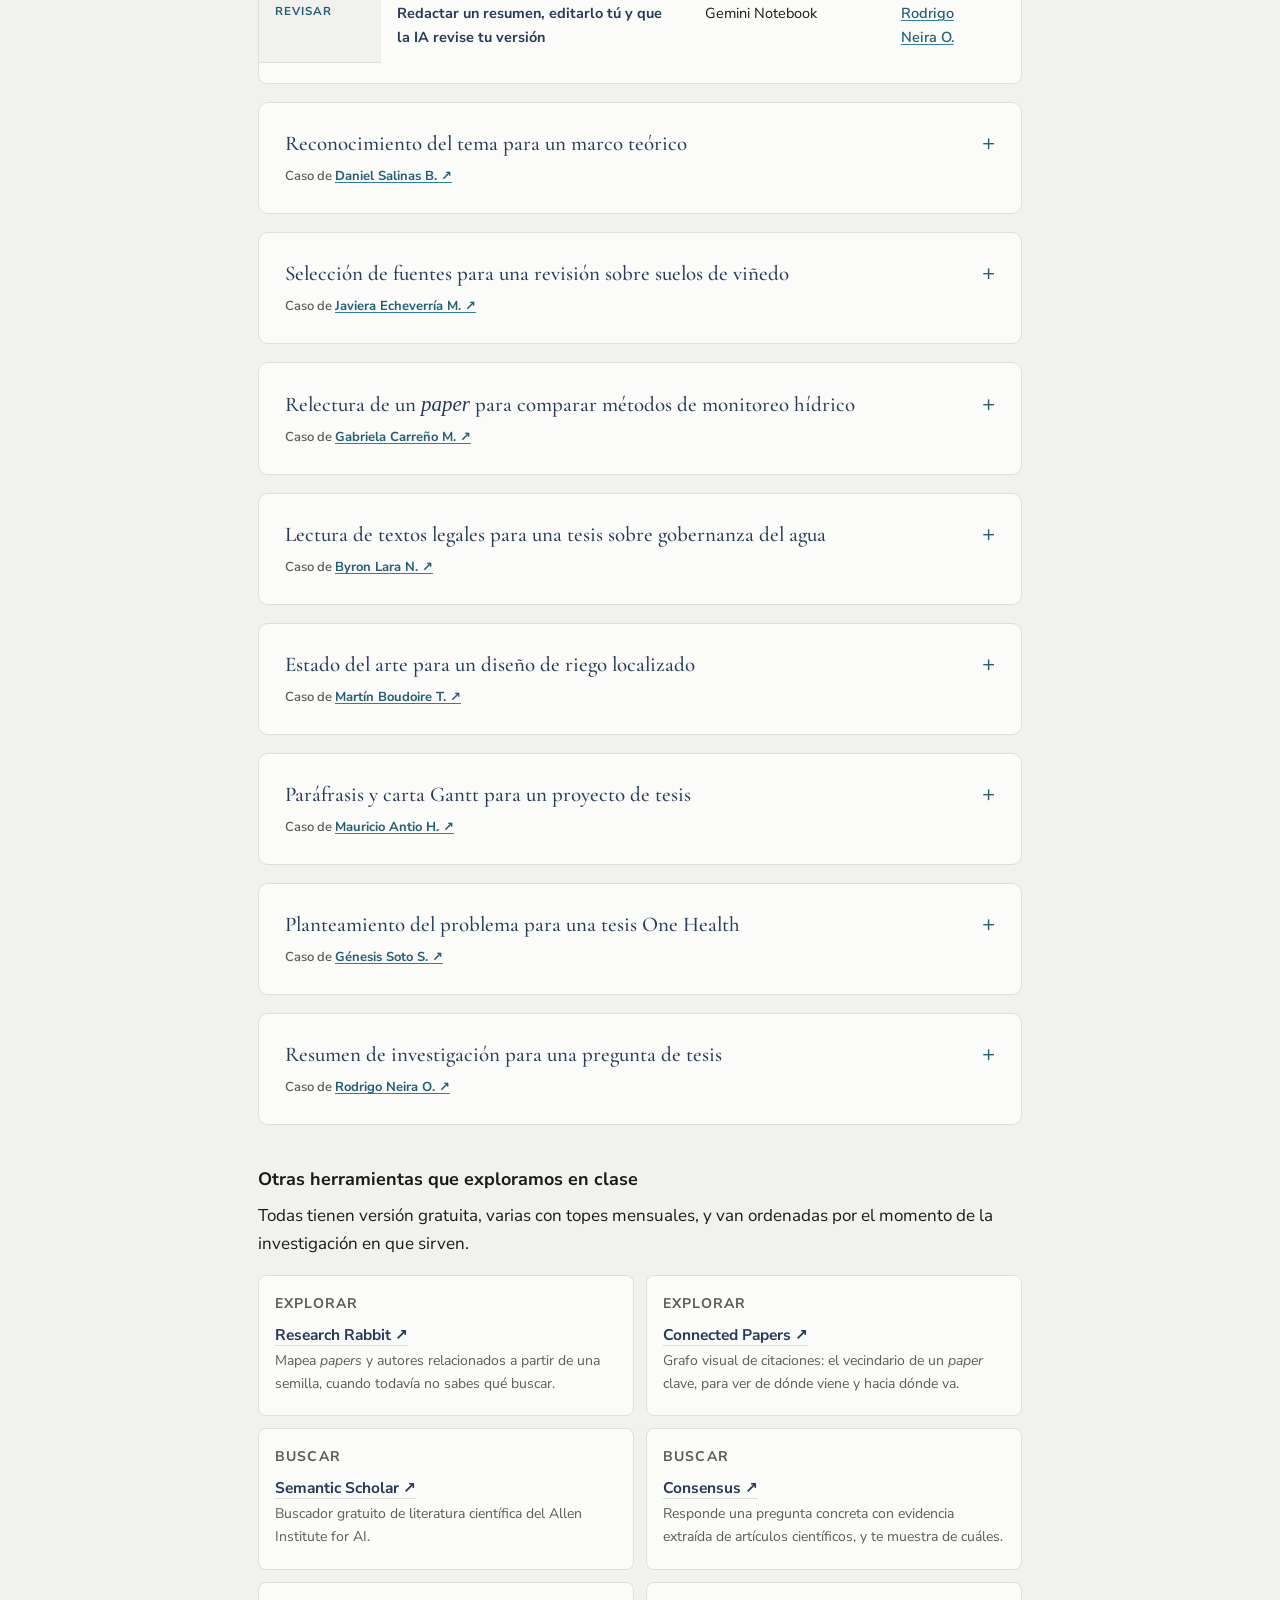
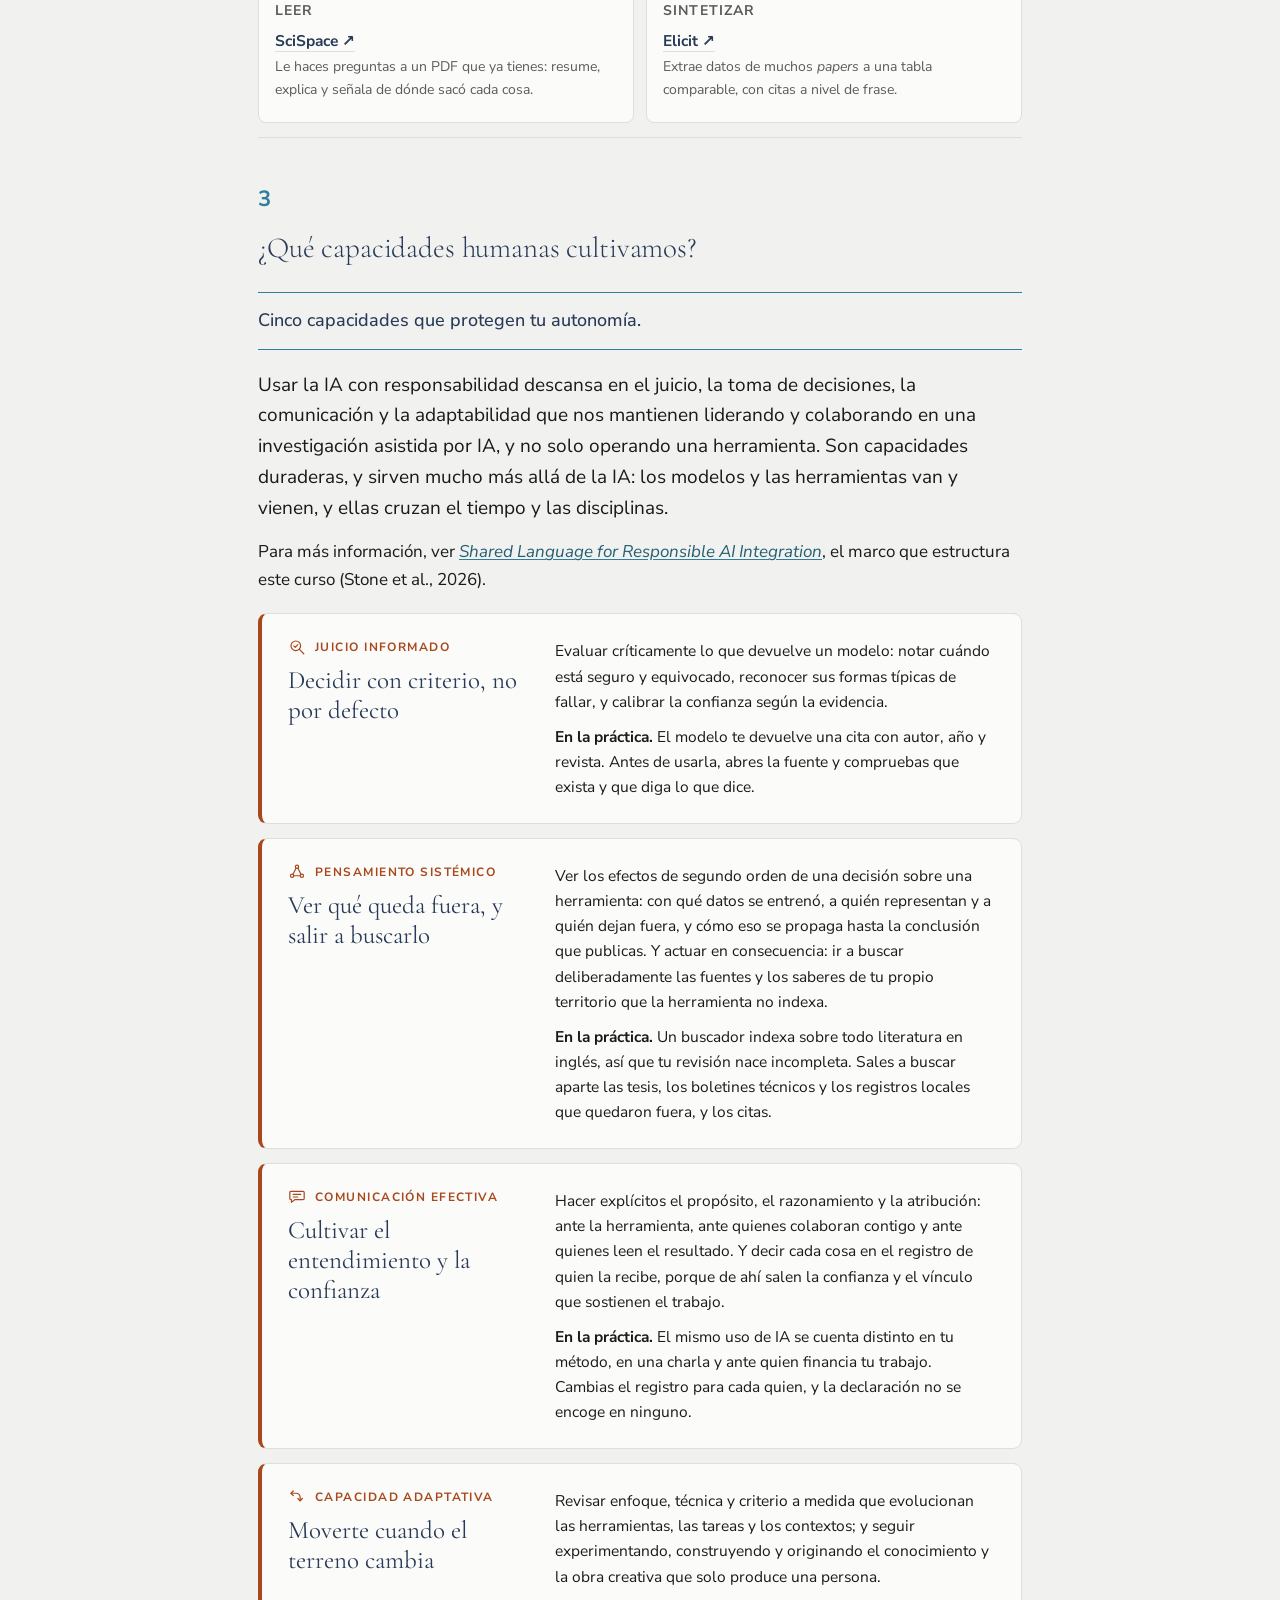
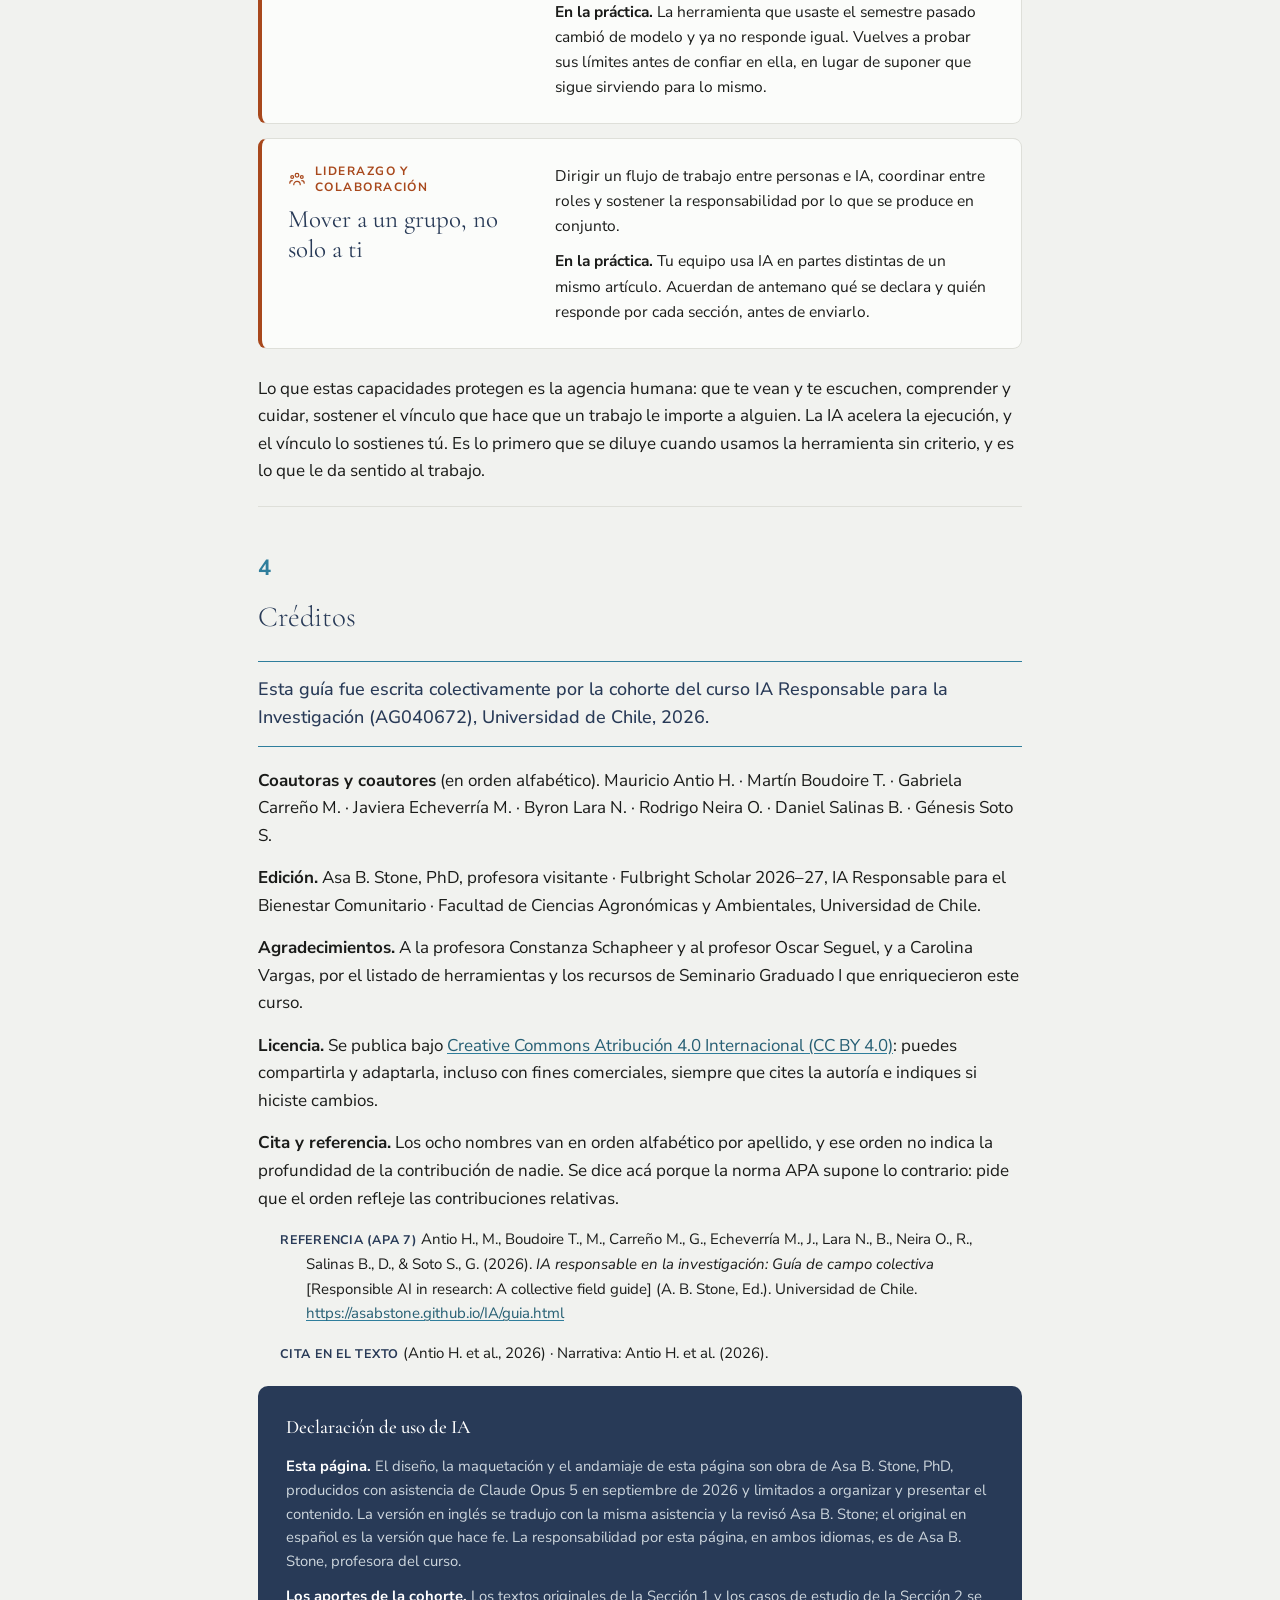
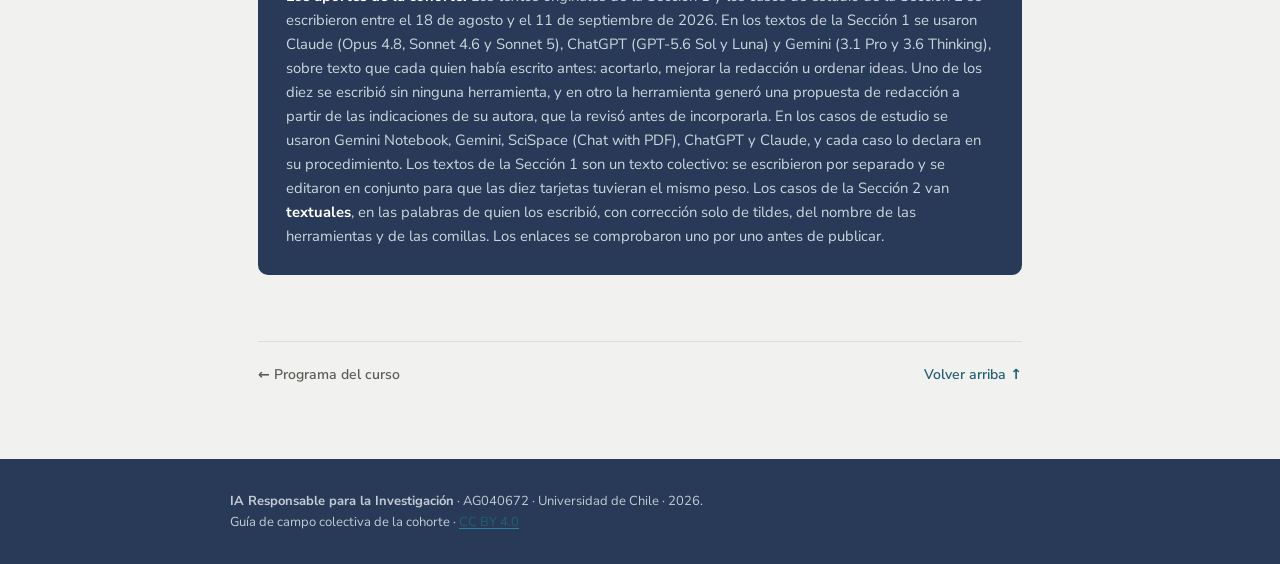
==== commit d899f8da: "Add files via upload" ====
--- a/guia.html
+++ b/guia.html
@@ -11,12 +11,19 @@
 <link rel="stylesheet" href="guia.css">
 <link rel="icon" href="favicon.svg" type="image/svg+xml">
 <meta name="theme-color" content="#283A57">
-<meta name="description" content="Principios de IA responsable, los costos de la IA generativa, y seis casos de estudio: qué herramienta eligió cada quien, cómo la usó y qué aprendió. Escrita por estudiantes de la Universidad de Chile.">
+<meta name="description" content="Principios de IA responsable, los costos de la IA generativa, y ocho casos de estudio: qué herramienta eligió cada quien, cómo la usó y qué aprendió. Escrita por estudiantes de la Universidad de Chile.">
 <meta name="author" content="Cohorte del curso IA Responsable para la Investigación, Universidad de Chile">
 <meta property="og:title" content="IA Responsable en la investigación · Guía de campo colectiva">
-<meta property="og:description" content="Principios de IA responsable, los costos de la IA generativa, y seis casos de estudio de estudiantes de la Universidad de Chile.">
+<meta property="og:description" content="Principios de IA responsable, los costos de la IA generativa, y ocho casos de estudio de estudiantes de la Universidad de Chile.">
 <meta property="og:type" content="article">
 <meta property="og:locale" content="es_CL">
+<meta property="og:url" content="https://asabstone.github.io/IA/guia.html">
+<meta property="og:image" content="https://asabstone.github.io/IA/og-guia.png">
+<meta property="og:image:width" content="1200">
+<meta property="og:image:height" content="630">
+<meta property="og:image:alt" content="Guía de campo colectiva · IA Responsable en la investigación · Universidad de Chile">
+<meta name="twitter:card" content="summary_large_image">
+<meta name="twitter:image" content="https://asabstone.github.io/IA/og-guia.png">
 <script type="application/ld+json">
 {
   "@context": "https://schema.org",
@@ -297,13 +304,15 @@
       <h5>&#127919; <span class="lang-es">Contexto</span><span class="lang-en">Context</span></h5>
       <p><span class="lang-es">El contexto de mi investigación radica en la problemática actual del manejo de desechos producidos por la minería del cobre, en específico escorias de la refinería del cobre. Actualmente existe en la comuna de Ventanas, Valparaíso un pasivo ambiental que consta de 15 ha de acumulación de escorias de la refinería del cobre insertos en un humedal urbano. Mi investigación busca la manera de recuperar este ecosistema intervenido por la acumulación de desechos, por medio de estrategias de fitorremediación asistida. Esto se llevará a cabo mediante la realización de dos ensayos ex situ que permitirán evaluar diferentes estrategias de aplicación de enmiendas orgánicas y el potencial de fitorremediación de la especie <em>Tessaria absinthioides</em>.</span><span class="lang-en">The context of my research lies in the current problem of managing the waste produced by copper mining, specifically slag from the copper refinery. In the district of Ventanas, Valparaíso, there is at present an environmental liability consisting of 15 ha of accumulated copper refinery slag set inside an urban wetland. My research looks for a way to restore this ecosystem, disrupted by the accumulation of waste, through assisted phytoremediation strategies. This will be carried out by running two ex situ trials that will make it possible to evaluate different strategies for applying organic amendments and the phytoremediation potential of the species <em>Tessaria absinthioides</em>.</span></p>
       <h5>&#128736;&#65039; <span class="lang-es">Herramienta</span><span class="lang-en">Tool</span></h5>
-      <p><span class="lang-es">Utilicé <a href="https://chatgpt.com/" target="_blank" rel="noopener">ChatGPT</a> en su versión Go.</span><span class="lang-en">I used <a href="https://chatgpt.com/" target="_blank" rel="noopener">ChatGPT</a> in its Go version.</span></p>
+      <p><span class="lang-es">Utilicé <a href="https://chatgpt.com/" target="_blank" rel="noopener">ChatGPT</a> en su versión Go <em>[falta la fecha]</em>.</span><span class="lang-en">I used <a href="https://chatgpt.com/" target="_blank" rel="noopener">ChatGPT</a> in its Go version <em>[date missing]</em>.</span></p>
       <h5>&#9881;&#65039; <span class="lang-es">Procedimiento</span><span class="lang-en">Procedure</span></h5>
       <p><span class="lang-es">Los <em>prompts</em> que usé principalmente buscaban establecer un reconocimiento de cómo la IA podría encontrar información sobre el tema a investigar, esto a través de diferentes <em>prompts</em> que buscaban generar una discusión sobre el contexto social y científico de la problemática que podría generar el residuo minero.</span><span class="lang-en">The prompts I used were mainly aimed at establishing a sense of how AI might find information on the topic to be researched, this through different prompts meant to generate a discussion about the social and scientific context of the problem that mining waste could create.</span></p>
       <p><span class="lang-es">Una vez que pude explicarle mi plan para realizar el marco teórico, usé <em>prompts</em> para encontrar información referente a las temáticas de la tesis, enfocado en publicaciones relacionadas al tema. Como también para el uso del software Google Earth para generación de imágenes satelitales. Y para mejorar la redacción de párrafos.</span><span class="lang-en">Once I had been able to explain my plan for the theoretical framework, I used prompts to find information on the thesis topics, focused on publications related to the subject. As well as for using Google Earth software to generate satellite images. And to improve the wording of paragraphs.</span></p>
       <p><span class="lang-es">En cuanto a las cosas que rechacé fueron las que no me hacían un sentido con lo aprendido en la universidad, lo cual se corrigió en el entrenamiento de la IA. Por mientras que las cosas que modifiqué de la IA, están orientadas a la opción que permite modificar la personalidad de ChatGPT.</span><span class="lang-en">As for the things I rejected, they were the ones that did not make sense to me against what I had learned at university, which was corrected in how I trained the AI. Whereas the things I modified in the AI have to do with the setting that lets you modify ChatGPT's personality.</span></p>
       <h5>&#128202; <span class="lang-es">Evaluación</span><span class="lang-en">Evaluation</span></h5>
       <p><span class="lang-es"><b>Cuantitativo.</b> En cuanto a los beneficios respecto al tiempo ahorrado para buscar una publicación y la ayuda que te da el Chat para entenderla, permite que exista un ahorro de tiempo importante en cuanto a esta tarea.</span><span class="lang-en"><b>Quantitative.</b> As for the benefits in terms of time saved in looking for a publication and the help the chat gives you in understanding it, it allows for a significant saving of time on this task.</span></p>
+      <p><span class="lang-es"><b>Cualitativo.</b> Lo anterior me ayudó a entender que la IA comete errores y son bastantes comunes, por lo que leer las publicaciones con las que trabajas es crucial para encontrar equivocaciones y así poder guiar de una mejor manera una conversación con la IA.</span><span class="lang-en"><b>Qualitative.</b> This helped me understand that AI makes mistakes, and fairly common ones, so reading the publications you are working with is crucial for catching errors and so being able to guide a conversation with AI in a better way.</span></p>
+      <p><span class="lang-es"><b>Síntesis.</b> En síntesis, considero que Chat GPT Go es una excelente herramienta que gracias a su vasta base de datos permite llegar a información muy relacionada sobre un tema en específico. A su vez esta herramienta permite trabajar con esta información mejorando su comprensión, aunque siempre verificando, ya que es bueno considerar que la IA puede equivocarse.</span><span class="lang-en"><b>Synthesis.</b> In synthesis, I consider that ChatGPT Go is an excellent tool that, thanks to its vast database, makes it possible to reach information closely related to a specific topic. This tool also makes it possible to work with that information while improving comprehension of it, though always verifying, since it is good to keep in mind that AI can get things wrong.</span></p>
       <h5>&#9878;&#65039; <span class="lang-es">Reflexión crítica</span><span class="lang-en">Critical reflection</span></h5>
       <p><span class="lang-es">Como una reflexión crítica considero que si bien la IA generativa es una herramienta que permite hacer más eficiente la búsqueda de fuentes relevantes, es importante no perder la habilidad de encontrar fuentes claves dentro de los círculos académicos que nos rodean puesto que estos son ricos en otras características que la IA no podría emular, como lo pueden ser el sentido crítico y la experiencia de los académicos. En cuanto a la redacción de un texto académico, si bien la IA ayuda bastante, creo yo que utilizarla para aprender una mejor redacción mediante textos que están enfocados a esta temática mejoraría de raíz una habilidad que como profesionales debemos pulir para lograr una comunicación efectiva.</span><span class="lang-en">As a critical reflection I consider that although generative AI is a tool that makes the search for relevant sources more efficient, it is important not to lose the ability to find key sources within the academic circles around us, since these are rich in other qualities that AI could not emulate, such as the critical sense and the experience of academics. As for the writing of an academic text, although AI helps a great deal, I myself think that using it to learn to write better through texts focused on that subject would improve at the root a skill we have to polish as professionals in order to achieve effective communication.</span></p>
       <p><span class="lang-es">Con respecto a lo que haría distinto, con la experiencia con IA generativa utilizará <em>prompts</em> más precisos a la hora de querer realizar una tarea específica para así evitar el envío de múltiples <em>prompts</em> para una misma idea y así evitar un mayor uso de recursos computacionales, por lo tanto disminuir la huella ambiental asociada a su uso.</span><span class="lang-en">As for what I would do differently, with experience of generative AI I will use more precise prompts when wanting to carry out a specific task, so as to avoid sending multiple prompts for the same idea and so avoid greater use of computational resources, and therefore reduce the environmental footprint of using it.</span></p>
@@ -318,11 +327,13 @@
       <h5>&#127919; <span class="lang-es">Contexto</span><span class="lang-en">Context</span></h5>
       <p><span class="lang-es">En la zona central de Chile se encuentran aproximadamente el 97 % de la superficie nacional destinada a los cultivos vinícolas. Esta zona caracterizada por un clima mediterráneo presenta en sus suelos problemáticas relacionadas a la pérdida de carbono orgánico y tránsito recurrente lo que se traduce a degradación de las propiedades físicas de suelo, produciéndose compactación. Para ello se buscan alternativas sostenibles como la aplicación de enmiendas vía riego.</span><span class="lang-en">Central Chile holds approximately 97% of the national area given over to wine growing. This zone, characterised by a Mediterranean climate, presents in its soils problems related to the loss of organic carbon and recurrent traffic, which translates into degradation of the soil's physical properties, producing compaction. Sustainable alternatives are being sought for this, such as applying amendments through irrigation.</span></p>
       <h5>&#128736;&#65039; <span class="lang-es">Herramienta</span><span class="lang-en">Tool</span></h5>
-      <p><span class="lang-es">Utilicé <a href="https://notebook.google.com/" target="_blank" rel="noopener">Gemini Notebook</a> para cargar papers ya seleccionados y que me ayudara con lecturas profundas.</span><span class="lang-en">I used <a href="https://notebook.google.com/" target="_blank" rel="noopener">Gemini Notebook</a> to load papers I had already selected and have it help me with deep readings.</span></p>
+      <p><span class="lang-es">Utilicé <a href="https://notebook.google.com/" target="_blank" rel="noopener">Gemini Notebook</a> en su versión pagada, para cargar papers ya seleccionados y que me ayudara con lecturas profundas (30 de agosto).</span><span class="lang-en">I used <a href="https://notebook.google.com/" target="_blank" rel="noopener">Gemini Notebook</a> in its paid version, to load papers I had already selected and have it help me with deep readings (August 30).</span></p>
       <h5>&#9881;&#65039; <span class="lang-es">Procedimiento</span><span class="lang-en">Procedure</span></h5>
       <p><span class="lang-es">Para realizar el ejercicio, proporcioné a la herramienta distintas fuentes bibliográficas que previamente había recopilado para mi investigación. Mi objetivo era identificar cuál de ellas podía ser más útil para fundamentar los manejos realizados en viñedos que pueden contribuir a la degradación del suelo. Para ello utilicé el <em>prompt</em>: «De las fuentes que te entregué, ¿cuál es la que podría servir para explicar los manejos realizados a los viñedos que contribuyen a su degradación?». A partir de la respuesta entregada por la IA, utilicé su recomendación como una orientación para identificar qué documento debía revisar con mayor profundidad, en lugar de utilizar directamente la información generada por la herramienta. Posteriormente, contrasté la recomendación con el contenido de la fuente original para verificar que efectivamente abordara los manejos agrícolas y su relación con procesos de degradación del suelo. La selección final de la bibliografía y la interpretación de su contenido fueron realizadas por mí. De esta manera, la IA fue utilizada principalmente como apoyo para localizar información relevante dentro de un conjunto de antecedentes previamente seleccionado, manteniendo la revisión y decisión final bajo mi responsabilidad.</span><span class="lang-en">To carry out the exercise, I supplied the tool with the various bibliographic sources I had previously gathered for my research. My aim was to identify which of them could be most useful for grounding the vineyard management practices that may contribute to soil degradation. For this I used the prompt: "Of the sources I gave you, which one could serve to explain the vineyard management practices that contribute to its degradation?" From the answer the AI gave, I used its recommendation as a pointer to identify which document I should review in greater depth, rather than using the information the tool generated directly. I then checked the recommendation against the content of the original source, to verify that it did in fact address agricultural practices and their relation to soil degradation processes. The final selection of the bibliography and the interpretation of its content were made by me. In this way, AI was used mainly as support for locating relevant information within a previously selected set of material, while the review and the final decision stayed my responsibility.</span></p>
       <h5>&#128202; <span class="lang-es">Evaluación</span><span class="lang-en">Evaluation</span></h5>
       <p><span class="lang-es"><b>Cuantitativo.</b> El uso de la herramienta me permitió reducir el tiempo destinado a revisar distintas fuentes para identificar cuál podía ser más útil para fundamentar la relación entre los manejos realizados en viñedos y la degradación del suelo. Sin la herramienta, habría tenido que revisar nuevamente cada documento de manera individual, mientras que con su apoyo pude orientar la búsqueda.</span><span class="lang-en"><b>Quantitative.</b> Using the tool let me reduce the time spent going through different sources to identify which could be most useful for grounding the relationship between vineyard management practices and soil degradation. Without the tool, I would have had to review each document individually all over again, whereas with its support I was able to steer the search.</span></p>
+      <p><span class="lang-es"><b>Cualitativo.</b> La herramienta facilitó principalmente la etapa inicial de selección bibliográfica, ya que me permitió identificar rápidamente qué fuente parecía más pertinente para el tema que necesitaba desarrollar. Esto disminuyó la dificultad de enfrentar varias referencias al mismo tiempo y me permitió concentrar la revisión en aquella que presentaba una mayor relación con mi pregunta. Sin embargo, fue necesario revisar directamente la fuente recomendada para comprobar que la información realmente respaldara lo señalado por la IA.</span><span class="lang-en"><b>Qualitative.</b> The tool mainly made the initial stage of selecting sources easier, since it let me quickly identify which source seemed most relevant to the topic I needed to develop. This lowered the difficulty of facing several references at once and let me concentrate the review on the one most closely related to my question. Even so, it was necessary to check the recommended source directly to confirm that the information really did back up what the AI had indicated.</span></p>
+      <p><span class="lang-es"><b>Síntesis.</b> En síntesis la herramienta permitió reducir el tiempo de búsqueda y facilitar la selección inicial de bibliografía, orientando la revisión hacia las fuentes más pertinentes para relacionar los manejos en viñedos con la degradación del suelo. Sin embargo, fue necesario consultar directamente las fuentes seleccionadas para verificar que la información respaldara efectivamente lo indicado por la IA.</span><span class="lang-en"><b>Synthesis.</b> In synthesis the tool reduced search time and made the initial selection of the bibliography easier, steering the review toward the sources most relevant for relating vineyard management practices to soil degradation. Even so, it was necessary to consult the selected sources directly to verify that the information did in fact back up what the AI had indicated.</span></p>
       <h5>&#9878;&#65039; <span class="lang-es">Reflexión crítica</span><span class="lang-en">Critical reflection</span></h5>
       <p><span class="lang-es">El uso de la IA facilitó la identificación de una fuente potencialmente útil dentro de la bibliografía que ya había recopilado, pero también evidenció algunas limitaciones. En primer lugar, existe un posible costo cognitivo si se delega constantemente a la herramienta la tarea de seleccionar qué información es relevante, ya que este proceso forma parte del análisis crítico que debe desarrollar quien investiga. Además, existe un riesgo epistémico si se acepta la recomendación de la IA sin revisar directamente la fuente original, debido a que la herramienta podría interpretar de manera incorrecta su contenido o priorizar un documento que no responda completamente a la pregunta planteada. Por esta razón, utilicé la respuesta únicamente como una orientación inicial y posteriormente verifiqué la pertinencia de la fuente seleccionada. En futuras búsquedas intentaría realizar primero una revisión propia de las referencias y utilizar la IA posteriormente como apoyo para contrastar mi selección. De esta forma, se puede aprovechar su capacidad para agilizar la búsqueda sin reemplazar el criterio científico. La responsabilidad sobre la selección, interpretación y utilización final de la bibliografía continúa siendo mía.</span><span class="lang-en">Using AI made it easier to identify a potentially useful source within the bibliography I had already gathered, but it also brought some limitations into view. First, there is a possible cognitive cost if the task of selecting which information is relevant is constantly handed off to the tool, since that process is part of the critical analysis a researcher has to develop. There is also an epistemic risk in accepting the AI's recommendation without going directly to the original source, because the tool could misread its content or prioritise a document that does not fully answer the question posed. For that reason I used the answer only as an initial orientation and afterwards verified the relevance of the selected source. In future searches I would try to carry out my own review of the references first and use AI afterwards as support for cross-checking my selection. That way its capacity to speed up the search can be taken advantage of without replacing scientific judgment. Responsibility for the selection, interpretation and final use of the bibliography remains mine.</span></p>
       <p class="volver-tabla noprint"><a href="#mapa"><span class="lang-es">← Volver al mapa</span><span class="lang-en">← Back to the map</span></a></p>
@@ -338,9 +349,12 @@
       <h5>&#128736;&#65039; <span class="lang-es">Herramienta</span><span class="lang-en">Tool</span></h5>
       <p><span class="lang-es">Utilicé <a href="https://scispace.com/chat-pdf" target="_blank" rel="noopener">SciSpace</a> en su versión Chat with PDF el 31 de agosto, ya que permite analizar documentos en profundidad y de manera rápida.</span><span class="lang-en">I used <a href="https://scispace.com/chat-pdf" target="_blank" rel="noopener">SciSpace</a> in its Chat with PDF version on August 31, since it lets you analyse documents in depth and quickly.</span></p>
       <h5>&#9881;&#65039; <span class="lang-es">Procedimiento</span><span class="lang-en">Procedure</span></h5>
-      <p><span class="lang-es">Adjunté el <em>paper</em> que quise revisar, el cual previamente había leído pero que no recordaba a detalle. Señalé que quería conocer los resultados y las limitaciones del documento (<em>prompts</em>), a lo cual me entregó una síntesis de ambos apartados y me señaló virtudes relevantes del modelo las cuales no había notado en mi lectura personal previa. De la información generada realicé un punteo de aquellos aspectos que me resultaron más relevantes a la hora de hacer una comparativa entre el modelo GRIME2 y otros modelos de estimación del tirante hidráulico a partir de imágenes digitales. Descarté la información que no me resultó atingente para levantar la discusión deseada.</span><span class="lang-en">I attached the paper I wanted to review, which I had read before but did not recall in detail. I indicated that I wanted to know the results and the limitations of the document (prompts), at which it gave me a synthesis of both sections and pointed out relevant strengths of the model that I had not noticed in my own earlier reading. From the generated information I made a list of the aspects that struck me as most relevant when comparing the GRIME2 model with other models that estimate water level from digital images. I discarded the information that was not pertinent for opening the discussion I wanted.</span></p>
+      <p><span class="lang-es">En la página web de SciSpace adjunté el <em>paper</em> que quería analizar, en este caso correspondía a un artículo científico el cual abordaba la aplicación del software GRIME2 en una localidad de Estados Unidos. Mi objetivo era poder realizar un análisis a detalle de los aspectos más relevantes en los apartados de resultados y las limitaciones que tuvo la aplicación de esta tecnología, puesto que si bien ya había leído el texto previamente, existían aspectos que no recordaba y quería volver a repasar. Como metodología escribí en la sección de chat que quería conocer a detalle los resultados y las limitaciones que presentaba el artículo científico, adicionalmente señalé que el formato de respuesta fuera del tipo listado con detalle, a modo de facilitar su comprensión y ordenamiento (<em>prompts</em>). De la respuesta obtuve un desglose detallado de los dos apartados solicitados, del cual pude visualizar aspectos que no había notado en mi lectura previa personal, lo cual resultó muy favorecedor al objetivo.</span><span class="lang-en">On the SciSpace website I attached the paper I wanted to analyze, in this case a scientific article addressing the application of GRIME2 software at a site in the United States. My aim was to carry out a detailed analysis of the most relevant aspects in the results and limitations sections, since although I had already read the text before, there were aspects I did not recall and wanted to go over again. As a method, I wrote in the chat section that I wanted to know the results and the limitations the scientific article presented in detail, and I additionally indicated that the answer format should be a detailed list, to make it easier to understand and organize (prompts). From the answer I got a detailed breakdown of the two sections requested, from which I was able to see aspects I had not noticed in my own earlier reading, which turned out very much in favor of the goal.</span></p>
+      <p><span class="lang-es">Una vez leída la respuesta entregada por el chat realicé un punteo de aquellos aspectos que me resultaron más relevantes a la hora de hacer una comparativa entre el modelo GRIME2 y otros modelos de estimación del tirante hidráulico a partir de imágenes digitales y descarté la información que no me resultó atingente para la discusión, posteriormente corroboré que la información entregada por la inteligencia artificial se encontrara efectivamente expuesta en el documento original.</span><span class="lang-en">Once I had read the answer the chat gave, I made a list of the aspects that struck me as most relevant when comparing the GRIME2 model with other models that estimate water level from digital images, and I discarded the information that was not pertinent to the discussion; I then checked that the information the AI gave was in fact set out in the original document.</span></p>
       <h5>&#128202; <span class="lang-es">Evaluación</span><span class="lang-en">Evaluation</span></h5>
       <p><span class="lang-es"><b>Cuantitativo.</b> Me permitió reducir la carga asociada a leer nuevamente un <em>paper</em>, en un corto periodo de tiempo (no más de 30 minutos) versus las 3 a 4 horas que me hubiese demorado en dar una lectura en detalle y extraer virtudes específicas del modelo de forma ordenada y clara.</span><span class="lang-en"><b>Quantitative.</b> It let me reduce the load of rereading a paper, in a short span of time (no more than 30 minutes) against the 3 to 4 hours it would have taken me to read it in detail and pull out the model's specific strengths in an orderly and clear way.</span></p>
+      <p><span class="lang-es"><b>Cualitativo.</b> Pude percatarme de aspectos que no recordaba o no entendí en el momento de leer el texto y que resultaron clave a la hora de defender la aplicación del modelo que planteé posteriormente en mi investigación.</span><span class="lang-en"><b>Qualitative.</b> I was able to notice aspects I did not recall, or had not understood when I first read the text, that turned out to be key when it came to defending the application of the model I later proposed in my research.</span></p>
+      <p><span class="lang-es"><b>Síntesis.</b> La herramienta SciSpace me permitió reducir considerablemente los tiempos de trabajo para una actividad de lectura, y a su vez, profundizar con mayor detalle y detención aspectos que había pasado por alto y eran relevantes. Dado el carácter del ejercicio resultó positiva su aplicación en términos de optimización del tiempo y análisis.</span><span class="lang-en"><b>Synthesis.</b> The SciSpace tool let me considerably reduce working time for a reading task, and at the same time look in greater detail and depth at aspects I had overlooked and that were relevant. Given the nature of the exercise, applying it proved positive in terms of optimizing time and analysis.</span></p>
       <h5>&#9878;&#65039; <span class="lang-es">Reflexión crítica</span><span class="lang-en">Critical reflection</span></h5>
       <p><span class="lang-es">Si bien la aplicación de herramientas de IA generativa pueden generar grandes beneficios como lo es en las diversas áreas de la investigación, resulta innegable que tienen importantes costos asociados. De los que más destaco son los costos ambientales, el uso de agua dulce para refrigerar los servidores de la IA involucra un gran sacrificio, considerando el contexto de crisis global en la que estamos todos inmersos, y por tanto, resulta ineludible que debemos ser más eficientes y conscientes que nunca. También existe un importante costo cognitivo, el delegar el análisis de documentos involucra un esfuerzo menos en nosotros como personas, lo que debilita nuestras habilidades de procesar desde nuestras propias mentes. Es por esto que resulta fundamental siempre cuestionarse, ¿cuándo puedo justificar la aplicación de la IA?</span><span class="lang-en">Although applying generative AI tools can bring great benefits, as it does across the various areas of research, it is undeniable that they carry significant associated costs. The ones I would highlight most are the environmental costs: using fresh water to cool the AI's servers involves a great sacrifice, given the context of global crisis we are all caught up in, and it is therefore unavoidable that we have to be more efficient and more aware than ever. There is also a considerable cognitive cost: handing over the analysis of documents involves one less effort on our part as people, which weakens our abilities to process things with our own minds. That is why it is essential always to ask oneself: when can I justify applying AI?</span></p>
       <p><span class="lang-es">Con eso es mente resulta más sencillo aplicar los conceptos de IA responsable, y por último, siempre es importante señalar cuando estamos utilizando la IA, puesto es nuestra responsabilidad como usuarios todas las declaraciones y contenidos que se generen a partir de esta herramienta.</span><span class="lang-en">With that in mind it becomes easier to apply the concepts of responsible AI, and finally, it is always important to state when we are using AI, since as users we are responsible for all the statements and content generated with this tool.</span></p>
@@ -355,13 +369,15 @@
       <h5>&#127919; <span class="lang-es">Contexto</span><span class="lang-en">Context</span></h5>
       <p><span class="lang-es">La cuenca del río Maullín, ubicada en la región de Los Lagos, enfrenta crecientes presiones hídricas asociadas al cambio climático y a declaraciones recientes de escasez y restricción. Pese a lo anterior, en el área de estudio no hay organizaciones de usuarios de aguas, que constituyen el principal mecanismo institucional para la gestión colectiva del agua entre titulares de derechos de aprovechamiento de aguas.</span><span class="lang-en">The Maullín river basin, in the Los Lagos region, faces growing water pressures associated with climate change and with recent declarations of scarcity and restriction. Even so, there are no water user organizations in the study area, and these are the main institutional mechanism for the collective management of water among holders of water use rights.</span></p>
       <h5>&#128736;&#65039; <span class="lang-es">Herramienta</span><span class="lang-en">Tool</span></h5>
-      <p><span class="lang-es">Utilicé <a href="https://chatgpt.com/" target="_blank" rel="noopener">ChatGPT</a>, <a href="https://notebook.google.com/" target="_blank" rel="noopener">Gemini Notebook</a> y <a href="https://claude.ai/" target="_blank" rel="noopener">Claude</a>.</span><span class="lang-en">I used <a href="https://chatgpt.com/" target="_blank" rel="noopener">ChatGPT</a>, <a href="https://notebook.google.com/" target="_blank" rel="noopener">Gemini Notebook</a> and <a href="https://claude.ai/" target="_blank" rel="noopener">Claude</a>.</span></p>
+      <p><span class="lang-es">Utilicé <a href="https://chatgpt.com/" target="_blank" rel="noopener">ChatGPT</a> (GPT 5.4), <a href="https://notebook.google.com/" target="_blank" rel="noopener">Gemini Notebook</a> (Gemini 3.1) y <a href="https://claude.ai/" target="_blank" rel="noopener">Claude</a> (Sonnet 4.6). Estas herramientas fueron utilizadas en marzo de 2026.</span><span class="lang-en">I used <a href="https://chatgpt.com/" target="_blank" rel="noopener">ChatGPT</a> (GPT 5.4), <a href="https://notebook.google.com/" target="_blank" rel="noopener">Gemini Notebook</a> (Gemini 3.1) and <a href="https://claude.ai/" target="_blank" rel="noopener">Claude</a> (Sonnet 4.6). These tools were used in March 2026.</span></p>
       <h5>&#9881;&#65039; <span class="lang-es">Procedimiento</span><span class="lang-en">Procedure</span></h5>
       <p><span class="lang-es">En ChatGPT utilicé <em>prompts</em> para mejorar la redacción y fluidez de párrafos previamente escritos por mi cuenta. Descarté todo aquello que no tuviera sustento en mis resultados o fuentes de información externas, así como eventuales contradicciones y/o inconsistencias. Además, usé esta IA para corroborar que mis inferencias o razonamientos fueran coherentes con los resultados obtenidos.</span><span class="lang-en">In ChatGPT I used prompts to improve the wording and flow of paragraphs I had written myself. I discarded anything that was not supported by my results or by external sources, as well as any contradictions and/or inconsistencies. I also used this AI to check that my inferences or reasoning were consistent with the results obtained.</span></p>
       <p><span class="lang-es">En Claude, usé <em>prompts</em> para la búsqueda de bibliografía relevante para mi investigación. Para esto, le mencioné los temas principales que obtuve a partir de los datos recopilados en mi investigación, por ejemplo, «brecha registral de derechos de aprovechamiento de aguas» o «interés y participación colectiva».</span><span class="lang-en">In Claude, I used prompts to search for literature relevant to my research. For this I gave it the main themes that came out of the data gathered in my research, for example "the registry gap in water use rights" or "collective interest and participation".</span></p>
       <p><span class="lang-es">Por otra parte, utilicé Gemini Notebook para resolver mis dudas respecto a textos legales con lenguaje técnico (como el código de aguas). Asimismo, hice uso de la herramienta de resumen de audio con el mismo objetivo. Por último, con el código de aguas, manuales técnicos y mi propia descripción del procedimiento de conformación de OUA como parte de la base de datos de la IA, usé la herramienta de infografía para obtener una imagen de resumen de dicho procedimiento.</span><span class="lang-en">I also used Gemini Notebook to resolve my doubts about legal texts written in technical language (such as the water code). I likewise made use of its audio summary tool for the same purpose. Finally, with the water code, technical manuals and my own description of the procedure for forming a water user organization as part of the AI's source material, I used its infographic tool to obtain a summary image of that procedure.</span></p>
       <h5>&#128202; <span class="lang-es">Evaluación</span><span class="lang-en">Evaluation</span></h5>
       <p><span class="lang-es"><b>Cuantitativo.</b> No utilicé IA para el análisis cuantitativo de mi investigación porque ya tenía conocimiento previo de las herramientas que ocupé. Además, los métodos cuantitativos empleados en mi investigación fueron relativamente simples, siendo principalmente descriptivos.</span><span class="lang-en"><b>Quantitative.</b> I did not use AI for the quantitative analysis of my research because I already had prior knowledge of the tools I used. Besides, the quantitative methods employed in my research were relatively simple, being mainly descriptive.</span></p>
+      <p><span class="lang-es"><b>Cualitativo.</b> Me ahorró bastante tiempo en la búsqueda de fuentes, ya que al tener un primer acercamiento guiado no fue complejo encontrar más documentos en la misma línea. En particular, la utilización de herramientas de IA me ahorró un aproximado de una hora por sesión de búsqueda de documentos, a lo cual se suma aproximadamente una hora más por sesión en la búsqueda de artículos del Código de Aguas. Por otra parte, la utilización de la IA me permitió lograr un mejor entendimiento de las fuentes de información secundarias que utilicé para desarrollar los análisis cualitativos de mi investigación. Como consecuencia, fui capaz de llevar a cabo el contraste de las fuentes bibliográficas con las fuentes de información primarias (entrevistas) de mejor manera. Por último, me facilitó llegar a un orden lógico en la presentación de resultados y en la interpretación de los mismos.</span><span class="lang-en"><b>Qualitative.</b> It saved me a good deal of time in searching for sources, since having a first guided approach made it easier to find more documents along the same line. In particular, using AI tools saved me roughly an hour per session searching for documents, on top of roughly another hour per session searching for articles in the Water Code. Using AI also let me reach a better understanding of the secondary sources I used to develop the qualitative analyses in my research. As a result, I was able to cross-check the bibliographic sources against the primary sources (interviews) more effectively. Finally, it helped me arrive at a logical order in presenting the results and interpreting them.</span></p>
+      <p><span class="lang-es"><b>Síntesis.</b> La combinación de estas miradas fue clave en mi investigación, dado que se demostró que la visión de las personas entrevistadas en mi investigación se refleja en los datos cuantitativos que se obtuvieron. Sin embargo, me parece incluso más interesante mencionar que a partir del análisis cualitativo se llegó a la conclusión de que la información cuantitativa de los derechos de aprovechamiento de aguas no es del todo confiable. Creo que esto demuestra lo relevante que puede ser el enfoque mixto, porque puede dar más robustez al análisis e incluso abrir nuevas líneas de investigación a partir del contraste entre ambos ejes.</span><span class="lang-en"><b>Synthesis.</b> Combining these two lenses was key in my research, since it showed that the view of the people interviewed in my research is reflected in the quantitative data obtained. What I find even more interesting, however, is that the qualitative analysis led to the conclusion that the quantitative information on water use rights is not entirely reliable. I think this shows how relevant a mixed approach can be, since it can give the analysis more robustness and even open new lines of research from the contrast between the two.</span></p>
       <h5>&#9878;&#65039; <span class="lang-es">Reflexión crítica</span><span class="lang-en">Critical reflection</span></h5>
       <p><span class="lang-es">Desde mi perspectiva, la inteligencia artificial representa una oportunidad extraordinaria de desarrollo e innovación. Sin embargo, si no se maneja con la debida responsabilidad, puede desencadenar el efecto contrario. Como sucede con cualquier herramienta, el criterio con el que la empleamos resulta un factor determinante, puesto que su utilización conlleva costos sociales, ambientales, epistémicos y cognitivos innegables.</span><span class="lang-en">From my perspective, artificial intelligence represents an extraordinary opportunity for development and innovation. If it is not handled with due responsibility, however, it can trigger the opposite effect. As happens with any tool, the judgment with which we use it is a determining factor, since using it carries undeniable social, environmental, epistemic and cognitive costs.</span></p>
       <p><span class="lang-es">A partir de esto, creo que surge una interrogante clave: ¿cómo justificamos el uso de la IA? Considero que la respuesta debe enfocarse en torno a la generación de un impacto positivo real, ya sea mediante el desarrollo del conocimiento, la accesibilidad de la información, entre otros. Asimismo, creo que es importante adoptar continuamente una postura crítica previa a la utilización de estas herramientas, sopesando los costos que implica y cuestionando si la IA es indispensable para la tarea que queremos realizar.</span><span class="lang-en">From this, I think a key question arises: how do we justify the use of AI? I consider that the answer has to centre on generating a real positive impact, whether through the development of knowledge, the accessibility of information, among others. I also think it is important to keep adopting a critical stance before using these tools, weighing the costs involved and questioning whether AI is indispensable for the task we want to carry out.</span></p>
@@ -374,15 +390,20 @@
         <span class="quien"><span class="lang-es">Caso de</span><span class="lang-en">Case study by</span> <a href="https://martinboudoiret.github.io/Presentacion-IA/" target="_blank" rel="noopener">Martín Boudoire T. ↗</a></span>
       </summary>
       <h5>&#127919; <span class="lang-es">Contexto</span><span class="lang-en">Context</span></h5>
-      <p><span class="lang-es">El diseño convencional de redes de riego localizado en la agricultura chilena utiliza metodologías empíricas y software privativo, generando redes sobredimensionadas que elevan el costo de inversión (CAPEX) y operativo (OPEX) en un contexto de escasez hídrica y cambio climático. Se requiere un modelo de código abierto para optimizar diámetros y presiones.</span><span class="lang-en">Conventional design of drip irrigation networks in Chilean agriculture uses empirical methods and proprietary software, producing oversized networks that raise capital (CAPEX) and operating (OPEX) costs in a context of water scarcity and climate change. An open-source model is needed to optimize diameters and pressures.</span></p>
-      <h5>&#128736;&#65039; <span class="lang-es">Herramienta</span><span class="lang-en">Tool</span></h5>
-      <p><span class="lang-es"><a href="https://notebook.google.com/" target="_blank" rel="noopener">Gemini Notebook</a>, seleccionada por su capacidad de procesar literatura científica avanzada, integrar fuentes técnicas del área hídrica y estructurar el relato académico.</span><span class="lang-en"><a href="https://notebook.google.com/" target="_blank" rel="noopener">Gemini Notebook</a>, chosen for its ability to process advanced scientific literature, integrate technical sources in the water field and structure the academic narrative.</span></p>
-      <h5>&#9881;&#65039; <span class="lang-es">Procedimiento</span><span class="lang-en">Procedure</span></h5>
-      <p><span class="lang-es">Se formularon <em>prompts</em> iterativos con rol de experto para estructurar el estado del arte y alinear los objetivos específicos bajo la rúbrica institucional. Se modificaron nombres de secciones metodológicas; y se rechazaron formulaciones de objetivos generales.</span><span class="lang-en">Iterative prompts with an expert role were formulated to structure the state of the art and align the specific objectives with the institutional rubric. Names of methodological sections were modified; and formulations of the general objectives were rejected.</span></p>
-      <h5>&#128202; <span class="lang-es">Evaluación</span><span class="lang-en">Evaluation</span></h5>
-      <p><span class="lang-es"><b>Cuantitativo.</b> Ahorro estimado de 15 horas en la síntesis bibliográfica y estructuración de la coherencia interna del proyecto.</span><span class="lang-en"><b>Quantitative.</b> An estimated saving of 15 hours in the bibliographic synthesis and in structuring the internal coherence of the project.</span></p>
-      <h5>&#127793; <span class="lang-es">Resultado y aprendizajes</span><span class="lang-en">Result and lessons</span></h5>
-      <p><span class="lang-es">Se consolidó un marco teórico robusto y una jerarquía de objetivos libre de actividades metodológicas encubiertas, aprendiendo a anticipar la justificación de herramientas computacionales (QGIS/EPANET) en los antecedentes.</span><span class="lang-en">A robust theoretical framework was consolidated, along with a hierarchy of objectives free of methodological activities in disguise, learning to anticipate the justification of computational tools (QGIS/EPANET) in the background section.</span></p>
+      <p><span class="lang-es">Al analizar el diseño convencional de redes de riego localizado en la agricultura chilena, he identificado que la dependencia de metodologías empíricas y software privativo suele generar redes sobredimensionadas o financieramente ineficientes. Esta práctica eleva innecesariamente tanto los costos de inversión (CAPEX) como los operativos (OPEX), lo cual resulta insostenible frente al actual escenario de escasez hídrica y cambio climático. Para abordar esta problemática, en mi investigación propongo el desarrollo y validación de un modelo automatizado de optimización hidráulica. A través de este enfoque de código abierto, busco optimizar con precisión el cálculo de diámetros y la regulación de presiones, ofreciendo una alternativa más eficiente y accesible.</span><span class="lang-en">Looking at the conventional design of drip irrigation networks in Chilean agriculture, I have found that relying on empirical methods and proprietary software tends to produce networks that are oversized or financially inefficient. This practice needlessly raises both capital costs (CAPEX) and operating costs (OPEX), which is unsustainable given the current scenario of water scarcity and climate change. To address this problem, in my research I propose developing and validating an automated hydraulic optimization model. Through this open-source approach, I aim to precisely optimize the calculation of diameters and the regulation of pressures, offering a more efficient and accessible alternative.</span></p>
+      <h5>&#128736;&#65039; <span class="lang-es">Herramienta</span><span class="lang-en">Tool</span></h5>
+      <p><span class="lang-es"><a href="https://notebook.google.com/" target="_blank" rel="noopener">Gemini Notebook</a> en su versión gratuita (6 de septiembre), seleccionada por su capacidad de procesar literatura científica avanzada, integrar fuentes técnicas del área hídrica y estructurar el relato académico.</span><span class="lang-en"><a href="https://notebook.google.com/" target="_blank" rel="noopener">Gemini Notebook</a> in its free version (September 6), chosen for its ability to process advanced scientific literature, integrate technical sources in the water field and structure the academic narrative.</span></p>
+      <h5>&#9881;&#65039; <span class="lang-es">Procedimiento</span><span class="lang-en">Procedure</span></h5>
+      <p><span class="lang-es"><b>Prompts aplicados.</b> Se formuló una secuencia de <em>prompts</em> iterativos. El propósito fue estructurar de manera coherente el estado del arte sobre el diseño de redes de riego localizado y la optimización de sistemas. Además, se le proporcionó la rúbrica de evaluación institucional con la instrucción explícita de alinear los objetivos específicos de la investigación para cumplir estrictamente con dichos criterios.</span><span class="lang-en"><b>Prompts applied.</b> A sequence of iterative prompts was formulated. The purpose was to coherently structure the state of the art on the design of drip irrigation networks and system optimization. In addition, it was given the institutional evaluation rubric, with the explicit instruction to align the research's specific objectives to meet those criteria strictly.</span></p>
+      <p><span class="lang-es"><b>Qué se aceptó.</b> Se validó la organización lógica sugerida para el marco teórico, la cual conectaba fluidamente el uso tradicional de software privativo con la necesidad actual de modelos de código abierto.</span><span class="lang-en"><b>What was accepted.</b> The logical organization suggested for the theoretical framework was validated, since it smoothly connected the traditional use of proprietary software with the current need for open-source models.</span></p>
+      <p><span class="lang-es"><b>Qué se modificó.</b> Se intervinieron y adaptaron los nombres de las secciones metodológicas propuestas, ajustándose a la nomenclatura técnica de la investigación para reflejar adecuadamente la integración del modelo automatizado y el flujo computacional.</span><span class="lang-en"><b>What was modified.</b> The proposed names of the methodological sections were revised and adapted, fitting the research's technical terminology so as to properly reflect the integration of the automated model and the computational workflow.</span></p>
+      <p><span class="lang-es"><b>Qué se rechazó.</b> Se descartaron por completo las distintas formulaciones sugeridas para el objetivo general. La herramienta generaba propuestas que desenfocaban el propósito central de la tesis o utilizaban verbos inadecuados para el nivel de exigencia. En todos los casos, la decisión de integrar, alterar o suprimir el texto fue completamente mía, asumiendo la responsabilidad total del contenido final y asegurando que el rigor metodológico correspondiera exclusivamente a mi visión de la investigación.</span><span class="lang-en"><b>What was rejected.</b> The various formulations it suggested for the general objective were discarded entirely. The tool produced proposals that blurred the thesis's central purpose or used verbs unsuited to the required level of rigor. In every case, the decision to incorporate, alter or drop the text was entirely mine, taking full responsibility for the final content and ensuring that the methodological rigor corresponded exclusively to my own vision of the research.</span></p>
+      <h5>&#128202; <span class="lang-es">Evaluación</span><span class="lang-en">Evaluation</span></h5>
+      <p><span class="lang-es"><b>Cuantitativo.</b> La asistencia de la herramienta representó un ahorro de tiempo estimado de 15 horas de trabajo directo enfocadas en la síntesis bibliográfica y la estructuración de la coherencia interna del proyecto. Esto me permitió procesar rápidamente literatura técnica sobre modelación hidráulica y diseño de redes de riego localizado, generando en un corto periodo de tiempo la base teórica para el modelo automatizado que, de forma manual, habría requerido mucho más tiempo de lectura y sistematización.</span><span class="lang-en"><b>Quantitative.</b> The tool's assistance represented an estimated time saving of 15 hours of direct work focused on the bibliographic synthesis and on structuring the project's internal coherence. This let me quickly process technical literature on hydraulic modelling and drip irrigation network design, generating in a short span of time the theoretical basis for the automated model that, done by hand, would have required much more time for reading and systematizing.</span></p>
+      <p><span class="lang-es"><b>Cualitativo.</b> Más allá del ahorro temporal, experimenté una reducción significativa de la carga académica y del estrés asociado. El proceso me otorgó una mayor seguridad conceptual, permitiéndome estructurar mis ideas con la claridad necesaria. Al delegar el ordenamiento inicial de los antecedentes, pude concentrar mi esfuerzo en afinar la precisión técnica de algunos conceptos.</span><span class="lang-en"><b>Qualitative.</b> Beyond the time saved, I experienced a significant reduction in academic load and the stress that comes with it. The process gave me greater conceptual confidence, letting me structure my ideas with the clarity I needed. By handing off the initial ordering of the background material, I was able to concentrate my effort on sharpening the technical precision of some concepts.</span></p>
+      <p><span class="lang-es"><b>Síntesis.</b> La combinación del rigor metodológico propio con la estructuración asistida por IA resultó fundamental para generar una sólida justificación técnico-económica. Esta sinergia transformó información dispersa en un marco lógico, evidenciando de manera contundente la importancia de abordar el nexo agua-energía para reducir de forma eficiente los costos operativos y de inversión frente al escenario actual de escasez hídrica.</span><span class="lang-en"><b>Synthesis.</b> Combining my own methodological rigor with AI-assisted structuring proved essential for building a solid technical-economic justification. This synergy turned scattered information into a logical framework, clearly showing how important it is to address the water-energy nexus in order to efficiently reduce operating and investment costs given the current scenario of water scarcity.</span></p>
+      <h5>&#9878;&#65039; <span class="lang-es">Reflexión crítica</span><span class="lang-en">Critical reflection</span></h5>
+      <p><span class="lang-es">Si bien el uso de inteligencia artificial acelera considerablemente la redacción y la síntesis bibliográfica, considero que el principal costo asociado es el cognitivo. Existe un riesgo real de generar una dependencia tecnológica que atrofie el proceso de análisis y síntesis propia, habilidades vitales para dominar el problema de investigación. Además, el límite más evidente de la herramienta fue su incapacidad para dimensionar la realidad operativa, la IA no puede prever la logística en terreno. Paradójicamente, el uso reiterativo de estos grandes modelos de lenguaje conlleva su propia huella hídrica y energética, lo que contrasta con el espíritu de una investigación enfocada en la sustentabilidad. Trato de limitar el uso de la IA exclusivamente a la corrección de textos ya estructurados y redactados por mí, garantizando que el criterio humano siempre prevalezca.</span><span class="lang-en">While using artificial intelligence considerably speeds up writing and bibliographic synthesis, I consider the main associated cost to be the cognitive one. There is a real risk of building a technological dependence that atrophies the process of analyzing and synthesizing things for yourself, skills that are vital for mastering the research problem. The tool's most obvious limit, besides, was its inability to size up operational reality: AI cannot foresee field logistics. Paradoxically, repeated use of these large language models carries its own water and energy footprint, which runs against the spirit of research focused on sustainability. I try to limit my use of AI exclusively to correcting texts I have already structured and written myself, ensuring that human judgment always prevails.</span></p>
       <p class="volver-tabla noprint"><a href="#mapa"><span class="lang-es">← Volver al mapa</span><span class="lang-en">← Back to the map</span></a></p>
     </details>
 
@@ -394,7 +415,7 @@
       <h5>&#127919; <span class="lang-es">Contexto</span><span class="lang-en">Context</span></h5>
       <p><span class="lang-es">El problema de investigación abarca la caracterización hidrológica y la simulación del balance hídrico en un perfil de suelo Andisol (Trumao) bajo pradera mejorada, permanente, en la microcuenca del estero Santa María, Puerto Varas. La dificultad principal residía en adaptar el marco metodológico y la descripción del área de estudio sin incurrir en plagio respecto a investigaciones previas en la misma zona, justificando teóricamente por qué los suelos alofánicos no responden a las funciones de pedotransferencia convencionales para la modelación en HYDRUS-2D, además de la inserción del sistema de drenaje como una condición borde del modelo y su redacción.</span><span class="lang-en">The research problem covers the hydrological characterization and the water balance simulation of an Andisol (Trumao) soil profile under permanent improved pasture, in the Santa María stream micro-watershed, Puerto Varas. The main difficulty lay in adapting the methodological framework and the description of the study area without plagiarizing prior research in the same zone, justifying theoretically why allophanic soils do not respond to conventional pedotransfer functions for HYDRUS-2D modelling, along with inserting the drainage system as a boundary condition of the model, and writing it up.</span></p>
       <h5>&#128736;&#65039; <span class="lang-es">Herramienta</span><span class="lang-en">Tool</span></h5>
-      <p><span class="lang-es"><a href="https://gemini.google.com/" target="_blank" rel="noopener">Gemini</a> / LLM de asistencia en investigación; se utilizó por su capacidad de procesamiento de texto académico en español, estructuración lógica de cronogramas de trabajo (Gantt) y análisis conceptual de física de suelos, además de su uso en la redacción y corrección de la ortografía.</span><span class="lang-en"><a href="https://gemini.google.com/" target="_blank" rel="noopener">Gemini</a> / an LLM for research assistance; it was used for its ability to process academic text in Spanish, to structure work schedules (Gantt) logically and to analyse soil physics concepts, as well as for writing and spelling correction.</span></p>
+      <p><span class="lang-es"><a href="https://gemini.google.com/" target="_blank" rel="noopener">Gemini</a> en su versión gratuita 3.1 Thinking (julio de 2026), de asistencia en investigación; se utilizó por su capacidad de procesamiento de texto académico en español, estructuración lógica de cronogramas de trabajo (Gantt) y análisis conceptual de física de suelos, además de su uso en la redacción y corrección de la ortografía.</span><span class="lang-en"><a href="https://gemini.google.com/" target="_blank" rel="noopener">Gemini</a> in its free 3.1 Thinking version (July 2026), for research assistance; it was used for its ability to process academic text in Spanish, to structure work schedules (Gantt) logically and to analyse soil physics concepts, as well as for writing and spelling correction.</span></p>
       <h5>&#9881;&#65039; <span class="lang-es">Procedimiento</span><span class="lang-en">Procedure</span></h5>
       <p><span class="lang-es"><b>Prompts aplicados:</b> Se ingresó la descripción del área de estudio original solicitando una paráfrasis académica rigurosa; se requirió la justificación teórica de las limitaciones de las PTF en suelos alofánicos; se adjuntaron capturas de pantalla de la Carta Gantt para optimizar tiempos de rediseño visual (que quede más pulido) y secuencias lógicas de terreno; y se solicitaron fuentes normativas de acceso abierto (ISO, USDA, FAO).</span><span class="lang-en"><b>Prompts applied:</b> The original study area description was entered with a request for a rigorous academic paraphrase; a theoretical justification of the limits of PTFs in allophanic soils was requested; screenshots of the Gantt chart were attached to optimize visual redesign time (so that it would look more polished) and logical field sequences; and open-access normative sources (ISO, USDA, FAO) were requested.</span></p>
       <p><span class="lang-es"><b>Qué se aceptó:</b> La paráfrasis de la cuenca, la síntesis teórica del alófano (nanoesferas, baja densidad aparente) de mi escritura en un borrador y la reestructuración visual de la carta gantt.</span><span class="lang-en"><b>What was accepted:</b> The paraphrase of the watershed, the theoretical synthesis of allophane (nanospheres, low bulk density) from my own draft writing, and the visual restructuring of the Gantt chart.</span></p>
@@ -402,6 +423,8 @@
       <p><span class="lang-es"><b>Qué se rechazó:</b> Se descartaron referencias iniciales que presentaban muros de pago (<em>paywalls</em>), priorizando manuales y repositorios de acceso público (<em>Open Access</em>). Se rechazaron recomendaciones ortográficas redundantes, estructuras gramaticales poco comunes y que no se comprendía el objetivo, y simplificaciones excesivas del texto objetivo. Además se rechazaron recomendaciones respecto a la carta gantt, donde no se tenía entrenada a la IA y podía alucinar al intentar arreglarla.</span><span class="lang-en"><b>What was rejected:</b> Initial references behind paywalls were discarded, prioritizing manuals and publicly accessible repositories (Open Access). Redundant spelling suggestions were rejected, along with uncommon grammatical structures whose purpose was not clear, and excessive simplifications of the target text. Recommendations about the Gantt chart were also rejected, since the AI had not been trained on it and could hallucinate while trying to fix it.</span></p>
       <h5>&#128202; <span class="lang-es">Evaluación</span><span class="lang-en">Evaluation</span></h5>
       <p><span class="lang-es"><b>Cuantitativo.</b> Reducción del tiempo de estructuración del marco metodológico y Carta Gantt de ~4 horas de trabajo manual a ~1 hora. Disminución del nivel de estrés percibido ante la presentación (de 8/10 a 2/10).</span><span class="lang-en"><b>Quantitative.</b> A reduction in the time spent structuring the methodological framework and the Gantt chart, from about 4 hours of manual work to about 1 hour. A drop in the level of stress perceived ahead of the presentation (from 8/10 to 2/10).</span></p>
+      <p><span class="lang-es"><b>Cualitativo.</b> Aumento en la claridad conceptual y seguridad técnica para defender la metodología ante la comisión evaluadora del seminario.</span><span class="lang-en"><b>Qualitative.</b> An increase in conceptual clarity and technical confidence for defending the methodology before the seminar's evaluating committee.</span></p>
+      <p><span class="lang-es"><b>Síntesis.</b> La medición cuantitativa demuestra un ahorro de tiempo sustancial, pero la mirada cualitativa revela que el mayor valor estuvo en el ordenamiento cognitivo y la visualización limpia y lógica del cronograma, lo que transformó datos dispersos en una propuesta defendible y agradable a la vista.</span><span class="lang-en"><b>Synthesis.</b> The quantitative measure shows a substantial time saving, but the qualitative view reveals that the greater value was in the cognitive ordering and the clean, logical visualization of the schedule, which turned scattered data into a defensible proposal that was also pleasant to look at.</span></p>
       <h5>&#9878;&#65039; <span class="lang-es">Reflexión crítica</span><span class="lang-en">Critical reflection</span></h5>
       <p><span class="lang-es">El principal costo que encuentro es el cognitivo al atrofiar el proceso de síntesis propia si se delega ciegamente la redacción. El límite principal de la herramienta fue la imposibilidad de prever la logística real en terreno (como la coincidencia de la maquinaria para los drenes), lo que exigió la intervención del criterio humano. Haría distinto el realizar de mejor manera mi propia redacción para que la IA pueda seguir un patrón claro de lo que intento explicar, además de integrar restricciones de calendario y presupuestarias desde el primer <em>prompt</em> para evitar iteraciones en el diseño del cronograma mal hecho de la IA.</span><span class="lang-en">The main cost I find is the cognitive one, in atrophying the process of synthesizing for yourself if the writing is blindly handed over. The tool's main limit was its inability to foresee real logistics in the field (such as getting the machinery for the drains on site at the same time), which required human judgment to step in. I would do differently the writing of my own draft better, so that the AI can follow a clear pattern of what I am trying to explain, as well as building calendar and budget constraints into the first prompt to avoid iterations on the badly made schedule design from the AI.</span></p>
       <p class="volver-tabla noprint"><a href="#mapa"><span class="lang-es">← Volver al mapa</span><span class="lang-en">← Back to the map</span></a></p>
@@ -432,6 +455,8 @@
       <p><span class="lang-es">Adicionalmente, le pedí que realizara un diagrama de flujo en base a la revisión bibliográfica subida en conjunto con las actualizaciones, la cual acepté su contenido sin modificaciones. Nuevamente, esta decisión fue mía y soy responsable de su contenido.</span><span class="lang-en">In addition, I asked it to produce a flow diagram on the basis of the uploaded literature review together with the updates, whose content I accepted without modifications. Again, this decision was mine and I am responsible for its content.</span></p>
       <h5>&#128202; <span class="lang-es">Evaluación</span><span class="lang-en">Evaluation</span></h5>
       <p><span class="lang-es"><b>Cuantitativo.</b> Me permitió en sólo una sesión con la IA realizar un resumen de mi investigación, teniendo en cuenta tanto la información previa como la actual que tenía, la cual se la proporcioné a la herramienta. Esto me ahorró varios días de escritura, debido a que me faltaba incorporar dentro del texto la información actualizada para finalmente poder hacer el resumen.</span><span class="lang-en"><b>Quantitative.</b> In a single session with the AI it let me produce a summary of my research, taking into account both the earlier information and the current information I had, which I supplied to the tool. That saved me several days of writing, because I still had to work the updated information into the text before I could finally write the summary.</span></p>
+      <p><span class="lang-es"><b>Cualitativo.</b> Al mismo tiempo, me permitió contrastar esta información actualizada con la previa, y así poder reformular mi problema de investigación.</span><span class="lang-en"><b>Qualitative.</b> At the same time, it let me cross-check this updated information against the earlier information, and so reformulate my research problem.</span></p>
+      <p><span class="lang-es"><b>Síntesis.</b> El uso de Gemini Notebook no solo redujo considerablemente el tiempo de elaboración del resumen, sino que también facilitó el contraste entre ambos datos proporcionados, tanto antiguos como nuevos, permitiendo el rápido replanteamiento del problema de investigación.</span><span class="lang-en"><b>Synthesis.</b> Using Gemini Notebook not only considerably cut the time it took to produce the summary, but also made it easier to cross-check the two sets of information supplied, both old and new, allowing a quick reformulation of the research problem.</span></p>
       <h5>&#9878;&#65039; <span class="lang-es">Reflexión crítica</span><span class="lang-en">Critical reflection</span></h5>
       <p><span class="lang-es">Si bien el uso de este tipo de IA permite disminuir el tiempo de generar un resumen, lo cual es crucial en el área de investigación, también puede tener un costo a nivel cognitivo importante. Esto se debe a que, al delegar en una herramienta la síntesis de información, se evita procesar mentalmente y así asimilar cuál es el problema. Considero que esto puede ser algo perjudicial para investigadores, ya que, al momento de explicar su investigación se limitarían a repetir la información dada por la herramienta, pudiendo dificultar responder adecuadamente en caso de tener refutaciones respecto a su propia investigación.</span><span class="lang-en">While using this kind of AI shortens the time it takes to produce a summary, which is crucial in the field of research, it can also carry a considerable cost at the cognitive level. This is because, in handing the synthesis of information to a tool, you bypass processing it mentally and so bypass taking in what the problem is. I consider this may be somewhat harmful for researchers, since, when explaining their research, they would be limited to repeating the information the tool gave them, which could make it harder to respond adequately if their own research is challenged.</span></p>
       <p><span class="lang-es">Tampoco hay que olvidar el costo de agua que implica el poder generar este texto, además de los costos adicionales al tener que modificarlo continuamente con la misma herramienta.</span><span class="lang-en">Nor should we forget the cost in water involved in being able to generate this text, on top of the additional costs of having to modify it continually with the same tool.</span></p>
@@ -445,14 +470,13 @@
         <span class="quien"><span class="lang-es">Caso de</span><span class="lang-en">Case study by</span> <a href="https://rneira5-design.github.io/Portafolio---Rodrigo-Neira-Ojeda/" target="_blank" rel="noopener">Rodrigo Neira O. ↗</a></span>
       </summary>
       <h5>&#127919; <span class="lang-es">Contexto</span><span class="lang-en">Context</span></h5>
-      <p><span class="lang-es">Las fábricas de plantas con iluminación artificial (PFAL) permiten una producción intensiva de frutillas, alcanzando un alto rendimiento por unidad de superficie. No obstante, el elevado costo de la iluminación artificial constituye la principal limitación para su rentabilidad comercial. Dado que la mayoría de los sistemas utilizan programas lumínicos constantes, los cuales no consideran las diferentes necesidades del cultivo a lo largo de su crecimiento y desarrollo, se requiere diseñar estrategias de iluminación dinámica. Estas deben enfocarse en optimizar los requerimientos específicos por etapa fenológica, reduciendo el gasto energético y mejorando simultáneamente la productividad y calidad del fruto.</span><span class="lang-en">Plant factories with artificial lighting (PFAL) allow intensive strawberry production, reaching high yield per unit of area. However, the high cost of artificial lighting is the main limitation on their commercial profitability. Since most systems use constant lighting programs, which do not take into account the crop's differing needs across its growth and development, dynamic lighting strategies need to be designed. These should focus on optimizing the specific requirements at each phenological stage, cutting energy spending while simultaneously improving the productivity and quality of the fruit.</span></p>
-      <h5>&#128736;&#65039; <span class="lang-es">Herramienta</span><span class="lang-en">Tool</span></h5>
-      <p><span class="lang-es">Utilicé la herramienta <a href="https://notebook.google.com/" target="_blank" rel="noopener">Gemini Notebook</a>, en su versión gratuita, el 30 de agosto. La elección se basó en que esta herramienta permite realizar trabajos enfocados exclusivamente en los documentos que uno le proporciona, lo que me da mayor seguridad de que no se utilice información externa que podría no estar debidamente respaldada. Además, me gusta porque mantiene un lenguaje académico en sus respuestas.</span><span class="lang-en">I used the tool <a href="https://notebook.google.com/" target="_blank" rel="noopener">Gemini Notebook</a>, in its free version, on August 30. The choice rested on the fact that this tool allows work focused exclusively on the documents you provide it with, which gives me more confidence that no external information will be used that might not be properly supported. I also like it because it keeps an academic register in its answers.</span></p>
-      <h5>&#9881;&#65039; <span class="lang-es">Procedimiento</span><span class="lang-en">Procedure</span></h5>
-      <p><span class="lang-es">El trabajo fue realizado a partir de un documento creado con anterioridad, correspondiente a una revisión bibliográfica utilizada para elaborar la pregunta de investigación de mi trabajo de tesis. Esta revisión fue cargada en la herramienta seleccionada y se le solicitó que, basándose exclusivamente en su contenido, realizara un resumen explicativo de no más de 100 palabras, manteniendo un lenguaje académico y sin incluir citas.</span><span class="lang-en">The work was done from a document created earlier, a literature review used to develop the research question of my thesis. This review was loaded into the chosen tool and it was asked to produce, based exclusively on that content, an explanatory summary of no more than 100 words, in academic language and without citations.</span></p>
-      <p><span class="lang-es">A partir de la respuesta entregada, solicité una modificación específica, indicando la parte que consideraba necesario mejorar. Posteriormente, realicé personalmente cambios en algunas palabras y frases con el objetivo de mejorar la explicación y fluidez del texto, manteniendo mi propio estilo de redacción. Luego, pedí nuevamente a la herramienta que revisara los cambios realizados. Como resultado, sugirió una pequeña modificación en una frase, la cual decidí aceptar.</span><span class="lang-en">From the answer it gave, I requested one specific modification, indicating the part I thought needed improving. I then personally made changes to some words and phrases in order to improve the explanation and flow of the text, keeping my own writing style. After that, I again asked the tool to review the changes I had made. As a result, it suggested a small modification to one sentence, which I decided to accept.</span></p>
-      <p><span class="lang-es">La decisión sobre el contenido y la redacción final fue completamente mía. El objetivo no fue realizar todas las modificaciones mediante la herramienta, sino utilizarla inicialmente para obtener un resumen bien elaborado que sirviera como base para posteriormente realizar mis propias modificaciones y mejorar la claridad, redacción y fluidez del texto.</span><span class="lang-en">The decision about the content and the final wording was entirely mine. The aim was not to make every modification through the tool, but to use it at the start to obtain a well-built summary that would serve as a base for making my own modifications afterwards and improving the clarity, wording and flow of the text.</span></p>
-      <p><span class="lang-es">Adicionalmente, utilicé Gemini Notebook para generar un diagrama de flujo que representara el proceso seguido para sintetizar y refinar el contenido de mi revisión bibliográfica. Revisé el esquema generado y realicé los ajustes necesarios para que representara adecuadamente el procedimiento que había seguido. La selección del contenido y la decisión sobre la versión final del diagrama fueron de mi responsabilidad.</span><span class="lang-en">In addition, I used Gemini Notebook to generate a flow diagram representing the process I had followed to synthesize and refine the content of my literature review. I reviewed the diagram it produced and made the adjustments needed for it to represent properly the procedure I had followed. The selection of the content and the decision about the final version of the diagram were my responsibility.</span></p>
+      <p><span class="lang-es">Las fábricas de plantas con iluminación artificial (PFAL) permiten una producción intensiva de frutillas y un alto rendimiento por unidad de superficie. Sin embargo, el elevado costo de la iluminación artificial limita su rentabilidad comercial. La mayoría de estos sistemas utiliza programas lumínicos constantes que no consideran los distintos requerimientos del cultivo durante su crecimiento y desarrollo. Por ello, mi investigación propone estrategias de iluminación dinámica adaptadas a las diferentes etapas fenológicas, buscando reducir el consumo energético y mejorar simultáneamente la productividad y calidad del fruto.</span><span class="lang-en">Plant factories with artificial lighting (PFAL) allow intensive strawberry production and high yield per unit of area. However, the high cost of artificial lighting limits their commercial profitability. Most of these systems use constant lighting programs that do not take into account the crop's differing requirements across its growth and development. My research therefore proposes dynamic lighting strategies adapted to the different phenological stages, seeking to cut energy consumption while simultaneously improving the productivity and quality of the fruit.</span></p>
+      <h5>&#128736;&#65039; <span class="lang-es">Herramienta</span><span class="lang-en">Tool</span></h5>
+      <p><span class="lang-es">Utilicé <a href="https://notebook.google.com/" target="_blank" rel="noopener">Gemini Notebook</a>, en su versión gratuita, el 30 de agosto. Elegí esta herramienta porque permite trabajar exclusivamente con los documentos proporcionados, lo que me da mayor seguridad sobre el origen de la información y, además, mantiene un lenguaje académico adecuado.</span><span class="lang-en">I used <a href="https://notebook.google.com/" target="_blank" rel="noopener">Gemini Notebook</a>, in its free version, on August 30. I chose this tool because it lets you work exclusively with the documents you provide, which gives me more confidence about where the information comes from, and because it also keeps a suitable academic register.</span></p>
+      <h5>&#9881;&#65039; <span class="lang-es">Procedimiento</span><span class="lang-en">Procedure</span></h5>
+      <p><span class="lang-es">Trabajé a partir de una revisión bibliográfica que había elaborado previamente para construir la pregunta de investigación de mi tesis. Cargué este documento en Gemini Notebook y solicité un resumen explicativo de no más de 100 palabras, basado exclusivamente en su contenido, con lenguaje académico y sin citas.</span><span class="lang-en">I worked from a literature review I had put together earlier to build my thesis's research question. I loaded this document into Gemini Notebook and asked for an explanatory summary of no more than 100 words, based exclusively on its content, in academic language and without citations.</span></p>
+      <p><span class="lang-es">A partir de la respuesta, solicité modificar una parte que consideré necesario mejorar. Posteriormente, intervine personalmente el texto, cambiando palabras y frases para representar mejor lo que quería expresar y mantener mi propio estilo. Luego pedí a la herramienta que revisara mi nueva versión y acepté una modificación menor sugerida.</span><span class="lang-en">From the answer, I asked it to modify a part I thought needed improving. I then personally stepped into the text, changing words and phrases to better convey what I wanted to say and keep my own style. I then asked the tool to review my new version and accepted a minor modification it suggested.</span></p>
+      <p><span class="lang-es">La decisión sobre el contenido y la redacción final fue completamente mía. La IA fue utilizada para obtener una síntesis inicial y posteriormente como apoyo para revisar mis propias modificaciones. Además, utilicé Gemini Notebook para generar un diagrama de flujo del proceso, que revisé y ajusté para que representara adecuadamente el procedimiento realizado.</span><span class="lang-en">The decision about the content and the final wording was entirely mine. AI was used to get an initial synthesis and afterward as support for reviewing my own modifications. I also used Gemini Notebook to generate a flow diagram of the process, which I reviewed and adjusted so that it properly represented the procedure I had carried out.</span></p>
       <figure class="visual">
         <img src="diagrama-rodrigo.png" alt="Diagrama de flujo de siete cajas que muestra la interacción entre Rodrigo y Gemini Notebook para construir el resumen de su investigación. Uno, solicitud inicial de Rodrigo: pide un resumen de menos de cien palabras sobre el contexto y el problema de su investigación en sistemas PFAL. Dos, respuesta de la IA basada estrictamente en la revisión bibliográfica cargada, con un borrador conceptual. Tres, Rodrigo redirige y focaliza el problema: el alto rendimiento de los PFAL frente al elevado costo de la luz LED. Cuatro, la IA entrega un borrador ajustado que integra el balance económico y la optimización de espectros por etapa fenológica. Cinco, Rodrigo co-edita activamente, ajustando a mano la redacción y la estructura del resumen desde su rol de autor científico. Seis, la IA hace un refinamiento final con micro-correcciones sintácticas y gramaticales bajo un límite estricto de palabras. Siete, el producto final consensuado, un resumen de noventa y seis palabras. Una nota al pie aclara que el investigador mantiene el cien por ciento de la responsabilidad intelectual, y que la IA actúa como copiloto interactivo de síntesis y edición gramatical." data-alt-es="Diagrama de flujo de siete cajas que muestra la interacción entre Rodrigo y Gemini Notebook para construir el resumen de su investigación. Uno, solicitud inicial de Rodrigo: pide un resumen de menos de cien palabras sobre el contexto y el problema de su investigación en sistemas PFAL. Dos, respuesta de la IA basada estrictamente en la revisión bibliográfica cargada, con un borrador conceptual. Tres, Rodrigo redirige y focaliza el problema: el alto rendimiento de los PFAL frente al elevado costo de la luz LED. Cuatro, la IA entrega un borrador ajustado que integra el balance económico y la optimización de espectros por etapa fenológica. Cinco, Rodrigo co-edita activamente, ajustando a mano la redacción y la estructura del resumen desde su rol de autor científico. Seis, la IA hace un refinamiento final con micro-correcciones sintácticas y gramaticales bajo un límite estricto de palabras. Siete, el producto final consensuado, un resumen de noventa y seis palabras. Una nota al pie aclara que el investigador mantiene el cien por ciento de la responsabilidad intelectual, y que la IA actúa como copiloto interactivo de síntesis y edición gramatical." data-alt-en="Flow diagram of seven boxes showing the interaction between Rodrigo and Gemini Notebook to build the summary of his research. One, Rodrigo's initial request: he asks for a summary of under one hundred words on the context and problem of his research on PFAL systems. Two, the AI's response, based strictly on the uploaded literature review, with a conceptual draft. Three, Rodrigo redirects and focuses the problem: the high yield of PFAL versus the high cost of LED lighting. Four, the AI delivers an adjusted draft that integrates the economic balance and the optimization of light spectra by phenological stage. Five, Rodrigo actively co-edits, adjusting the wording and structure of the summary by hand from his role as the scientific author. Six, the AI performs a final refinement with syntactic and grammatical micro-corrections under a strict word limit. Seven, the final, agreed-on product, a ninety-six-word summary. A footnote clarifies that the researcher retains one hundred percent of the intellectual responsibility, and that the AI acts as an interactive co-pilot for synthesis and grammatical editing." loading="lazy" width="2048" height="1578">
         <figcaption>
@@ -464,12 +488,13 @@
         </figcaption>
       </figure>
       <h5>&#128202; <span class="lang-es">Evaluación</span><span class="lang-en">Evaluation</span></h5>
-      <p><span class="lang-es"><b>Cuantitativo.</b> La herramienta me permitió ahorrar bastante tiempo en la elaboración de este resumen. Para desarrollar esta tarea, calculo que podría haber demorado entre 30 y 40 minutos, tiempo que se redujo a aproximadamente 10 minutos con el uso de la herramienta. El nivel de estrés fue bastante bajo, ya que el apoyo de la herramienta, en este caso, más que generar incertidumbre, aportó claridad y fluidez al proceso.</span><span class="lang-en"><b>Quantitative.</b> The tool let me save a good deal of time in producing this summary. To carry out this task, I estimate it could have taken me between 30 and 40 minutes, a time that came down to roughly 10 minutes with the tool. My stress level was quite low, since the tool's support in this case, rather than generating uncertainty, brought clarity and flow to the process.</span></p>
-      <h5>&#9878;&#65039; <span class="lang-es">Reflexión crítica</span><span class="lang-en">Critical reflection</span></h5>
-      <p><span class="lang-es">Es incuestionable que el uso de estas herramientas implica un consumo de recursos ambientales, como agua y energía, lo que hace necesario cuestionarse cuándo y para qué utilizarlas. Por otra parte, el ahorro de tiempo que permiten representa una ventaja importante, aunque soy consciente de que esta tarea podría haber sido realizada sin el apoyo de la IA.</span><span class="lang-en">It is beyond question that using these tools involves a consumption of environmental resources, such as water and energy, which makes it necessary to ask when and what for we use them. On the other hand, the saving in time they allow is an important advantage, although I am aware that this task could have been carried out without the support of AI.</span></p>
-      <p><span class="lang-es">Sin embargo, este ahorro de tiempo también puede ser valorado desde otra perspectiva. No necesariamente significa terminar una tarea más rápido, sino disponer de más tiempo para revisar, analizar y mejorar el texto generado. En mi caso, contar con una estructura inicial me permitió dedicar mayor atención a procesar las ideas, evaluar si representaban lo que quería expresar y realizar modificaciones para mantener mi propio estilo.</span><span class="lang-en">That saving in time can also be valued from another perspective, however. It does not necessarily mean finishing a task faster, but having more time to review, analyse and improve the text produced. In my case, having an initial structure let me give more attention to processing the ideas, assessing whether they conveyed what I wanted to say, and making changes to keep my own style.</span></p>
-      <p><span class="lang-es">También considero que utilizar estas herramientas desde el inicio puede disminuir parte del ejercicio mental que implica elaborar un escrito desde cero, como identificar las ideas principales y decidir cómo organizarlas. Por esta razón, en futuras actividades preferiría desarrollar primero una idea general y una estructura inicial propia, para posteriormente utilizar la IA como apoyo en la redacción, organización y revisión.</span><span class="lang-en">I also consider that using these tools from the outset can reduce part of the mental exercise involved in producing a text from scratch, such as identifying the main ideas and deciding how to organise them. For that reason, in future activities I would prefer to develop a general idea and an initial structure of my own first, and use AI afterwards as support for writing, organising and reviewing.</span></p>
-      <p><span class="lang-es">Pienso que de esta forma se puede lograr un equilibrio: aprovechar el ahorro de tiempo y utilizarlo para mejorar la calidad del trabajo, sin perder el ejercicio intelectual de pensar, estructurar y elaborar inicialmente el escrito de manera autónoma.</span><span class="lang-en">I think a balance can be struck this way: taking advantage of the time saved and using it to improve the quality of the work, without losing the intellectual exercise of thinking through, structuring and initially producing the text autonomously.</span></p>
+      <p><span class="lang-es"><b>Cuantitativo.</b> Estimo que realizar el resumen manualmente habría requerido entre 30 y 40 minutos, mientras que con la herramienta tomó aproximadamente 10 minutos. El nivel de estrés fue bajo, ya que su uso aportó claridad y fluidez al proceso.</span><span class="lang-en"><b>Quantitative.</b> I estimate that doing the summary by hand would have taken between 30 and 40 minutes, while with the tool it took roughly 10 minutes. My stress level was low, since using it brought clarity and flow to the process.</span></p>
+      <p><span class="lang-es"><b>Cualitativo.</b> Una de mis principales dificultades al resumir mucha información es decidir cómo comenzar e identificar los aspectos más relevantes. La herramienta facilitó esta etapa inicial, permitiéndome trabajar de manera más estructurada y concentrarme posteriormente en revisar y mejorar el texto.</span><span class="lang-en"><b>Qualitative.</b> One of my main difficulties when summarizing a lot of information is deciding how to start and identifying the most relevant points. The tool made that initial stage easier, letting me work in a more structured way and then concentrate on reviewing and improving the text.</span></p>
+      <p><span class="lang-es"><b>Síntesis.</b> El aporte de la herramienta no estuvo únicamente en ahorrar tiempo, sino también en facilitar el inicio y organización de la tarea. Esto me permitió utilizar parte del tiempo ahorrado para revisar críticamente el contenido y realizar mis propias modificaciones. Considero que esto fue posible porque conocía en profundidad el documento original, ya que la revisión bibliográfica había sido elaborada previamente por mí.</span><span class="lang-en"><b>Synthesis.</b> What the tool contributed was not only saving time, but also making it easier to start and organize the task. This let me use part of the time saved to critically review the content and make my own modifications. I think this was possible because I knew the original document in depth, since the literature review had been put together by me beforehand.</span></p>
+      <h5>&#9878;&#65039; <span class="lang-es">Reflexión crítica</span><span class="lang-en">Critical reflection</span></h5>
+      <p><span class="lang-es">El uso de IA implica costos ambientales asociados al consumo de agua y energía, por lo que considero necesario cuestionarse cuándo y para qué utilizarla. Aunque esta tarea podría haberla realizado sin IA, el ahorro de tiempo fue una ventaja importante.</span><span class="lang-en">Using AI involves environmental costs tied to water and energy consumption, which makes it necessary to ask when and what for we should use it. Although this task could have been done without AI, the time saved was an important advantage.</span></p>
+      <p><span class="lang-es">Sin embargo, ahorrar tiempo no necesariamente significa terminar antes, sino disponer de más tiempo para revisar, analizar y mejorar el resultado. En mi caso, contar con una estructura inicial me permitió concentrarme en evaluar las ideas y modificar el texto para mantener mi propio estilo.</span><span class="lang-en">Saving time does not necessarily mean finishing sooner, however, but having more time to review, analyse and improve the result. In my case, having an initial structure let me concentrate on assessing the ideas and modifying the text to keep my own style.</span></p>
+      <p><span class="lang-es">También considero que utilizar IA desde el inicio puede disminuir parte del ejercicio mental de identificar y organizar las ideas principales. Por ello, en futuras actividades preferiría elaborar primero una estructura propia y utilizar posteriormente la IA como apoyo para la redacción, organización y revisión.</span><span class="lang-en">I also think that using AI from the start can reduce part of the mental exercise of identifying and organizing the main ideas. For that reason, in future activities I would prefer to work out my own structure first and use AI afterward as support for writing, organizing and reviewing.</span></p>
       <p class="volver-tabla noprint"><a href="#mapa"><span class="lang-es">← Volver al mapa</span><span class="lang-en">← Back to the map</span></a></p>
     </details>
 
@@ -566,7 +591,7 @@
 
     <p><b><span class="lang-es">Coautoras y coautores</span><span class="lang-en">Co-authors</span></b> <span class="lang-es">(en orden alfabético).</span><span class="lang-en">(in alphabetical order).</span> Mauricio Antio H. · Martín Boudoire T. · Gabriela Carreño M. · Javiera Echeverría M. · Byron Lara N. · Rodrigo Neira O. · Daniel Salinas B. · Génesis Soto S.</p>
 
-    <p><b><span class="lang-es">Edición.</span><span class="lang-en">Editor.</span></b> <span class="lang-es">Asa B. Stone, PhD, profesora visitante · Fulbright Scholar 2026–27, IA Responsable para el Bienestar Comunitario · Facultad de Ciencias Agronómicas, Universidad de Chile.</span><span class="lang-en">Asa B. Stone, PhD, visiting professor · Fulbright Scholar 2026–27, Responsible AI for Community Wellbeing · Faculty of Agricultural Sciences, Universidad de Chile.</span></p>
+    <p><b><span class="lang-es">Edición.</span><span class="lang-en">Editor.</span></b> <span class="lang-es">Asa B. Stone, PhD, profesora visitante · Fulbright Scholar 2026–27, IA Responsable para el Bienestar Comunitario · Facultad de Ciencias Agronómicas y Ambientales, Universidad de Chile.</span><span class="lang-en">Asa B. Stone, PhD, visiting professor · Fulbright Scholar 2026–27, Responsible AI for Community Wellbeing · Faculty of Agricultural and Environmental Sciences, Universidad de Chile.</span></p>
 
     <p><b><span class="lang-es">Agradecimientos.</span><span class="lang-en">Acknowledgements.</span></b> <span class="lang-es">A la profesora Constanza Schapheer y al profesor Oscar Seguel, y a Carolina Vargas, por el listado de herramientas y los recursos de Seminario Graduado I que enriquecieron este curso.</span><span class="lang-en">To Professor Constanza Schapheer and Professor Oscar Seguel, and to Carolina Vargas, for the tool list and the Seminario Graduado I resources that enriched this course.</span></p>
 
--- a/guia.css
+++ b/guia.css
@@ -6,28 +6,8 @@
 .gport{padding:30px 0 34px;}
 .gport .kicker{font-weight:600; text-transform:uppercase; letter-spacing:.2em; font-size:12px; color:var(--water-ink); margin:0 0 14px;}
 .gport h1{font-family:'Cormorant Garamond',Georgia,serif; font-weight:500; font-size:52px; line-height:1.04; color:var(--void); margin:0 0 10px; letter-spacing:-.015em;}
-.gport .sub{font-family:'Cormorant Garamond',Georgia,serif; font-weight:300; font-size:30px; line-height:1.15; color:var(--void); margin:0 0 18px;}
 .gport .lede{font-size:19px; color:var(--hai); max-width:34em; margin:0;}
 .gport .facts{margin-top:24px;}
-
-/* ---------- hueco visible: lo que la cohorte todavía debe decidir ---------- */
-.hueco{display:inline-block; background:#FDF6E7; border:1px dashed var(--earth); border-radius:6px;
-  padding:2px 10px; color:var(--earth-ink); font-family:'Nunito Sans',system-ui,sans-serif;
-  font-size:.55em; font-weight:600; letter-spacing:.02em; vertical-align:middle;}
-.huecobloc{background:#FDF6E7; border:1px dashed var(--earth); border-radius:9px; padding:18px 22px; margin:16px 0;
-  font-size:15.5px; color:var(--earth-ink);}
-.huecobloc b{color:var(--earth-ink);}
-
-/* ---------- las tres preguntas: la entrada de una pantalla ---------- */
-.tres{display:grid; grid-template-columns:repeat(3,1fr); gap:14px; margin:22px 0 10px; padding:0; list-style:none;}
-.tres li{background:var(--kumo); border:1px solid var(--suna); border-top:3px solid var(--el,var(--water));
-  border-radius:9px; padding:18px 18px 16px; margin:0;}
-.tres li::before{display:none;}
-.tres .qn{font-weight:700; font-size:13px; letter-spacing:.06em; color:var(--el-ink,var(--water-ink)); text-transform:uppercase;}
-.tres .qq{display:block; font-family:'Cormorant Garamond',Georgia,serif; font-size:23px; line-height:1.18;
-  color:var(--void); margin:6px 0 8px;}
-.tres .qa{display:block; font-size:14.5px; color:var(--hai);}
-.tres a{text-decoration:none; font-weight:600; font-size:13.5px;}
 
 /* ---------- tarjeta: la unidad que se repite en toda la guía ----------
    Una sola columna. A la izquierda el nombre y la idea grande;
@@ -42,23 +22,14 @@
   color:var(--void); margin:9px 0 0;}
 .tarjeta .cuerpo{font-size:15.5px; margin:0;}
 .tarjeta .cuerpo p{margin:0 0 10px;} .tarjeta .cuerpo p:last-child{margin-bottom:0;}
-.pend{color:var(--earth-ink); font-style:italic;}
-
-/* ---------- etiqueta de tarea, arriba de cada caso ---------- */
-.tarea{display:inline-block; background:var(--kumo); border:1px solid var(--suna); border-radius:20px;
-  padding:4px 13px; font-size:12.5px; font-weight:600; color:var(--water-ink); margin:0 0 4px;}
 
 /* ---------- caso de la Sección 2 ---------- */
 .caso{border:1px solid var(--suna); border-radius:10px; padding:24px 26px 20px; margin:18px 0; background:var(--kumo);}
-.caso.cupo{background:transparent; border-style:dashed;}
 .caso .ch{display:flex; justify-content:space-between; align-items:baseline; gap:12px; flex-wrap:wrap; margin-bottom:6px;}
 .caso .ch h4{margin:0; font-size:21px; color:var(--void); font-family:'Cormorant Garamond',Georgia,serif; font-weight:500;}
 .caso .quien{font-size:13px; color:var(--hai); font-weight:600;}
 .caso :is(h4,h5):not(.ch h4){margin:18px 0 5px; font-size:13px; font-weight:700; letter-spacing:.06em; text-transform:uppercase; color:var(--water-ink);}
 .caso p{font-size:15.5px; margin:0 0 9px;}
-.caso .mixto{background:var(--kami); border-radius:8px; padding:14px 16px; margin:6px 0 0;}
-.caso .mixto p{margin:0 0 8px; font-size:15px;} .caso .mixto p:last-child{margin-bottom:0;}
-.caso .mixto b{color:var(--void);}
 /* ---------- campo visual de la ficha: una figura por caso ---------- */
 .caso figure.visual{margin:16px 0 4px; padding:14px 16px 12px; background:var(--kumo);
   border:1px solid var(--suna); border-left:3px solid var(--wind); border-radius:8px;}
@@ -71,24 +42,6 @@
 .caso figcaption .vlinea b{color:var(--sumi); font-weight:700;}
 .caso figcaption .vcred{display:block; margin-top:9px; padding-top:8px;
   border-top:1px dashed var(--suna); font-size:12.5px; font-style:italic;}
-.caso .porta{margin:18px 0 0; padding-top:12px; border-top:1px dashed var(--suna); font-size:13.5px; color:var(--hai);}
-.caso .porta b{color:var(--sumi);}
-
-/* ---------- firma de autoría al pie de cada tarjeta ---------- */
-.tarjeta .firma{margin:14px 0 0; padding-top:10px; border-top:1px dashed var(--suna);
-  font-size:13px; color:var(--hai); line-height:1.5;}
-.tarjeta .firma b{color:var(--sumi); font-weight:500;}
-
-/* ---------- el caso completo, plegado ---------- */
-.casomas{margin:18px 0 0; padding-top:14px; border-top:1px dashed var(--suna);}
-.casomas > summary{cursor:pointer; font-size:14px; font-weight:700; letter-spacing:.04em;
-  text-transform:uppercase; color:var(--water-ink); list-style:none; padding:4px 0;}
-.casomas > summary::-webkit-details-marker{display:none;}
-.casomas > summary::before{content:"+ "; font-weight:700;}
-.casomas[open] > summary::before{content:"– ";}
-.casomas > summary:hover{color:var(--void);}
-.casomas > summary:focus-visible{outline:2px solid var(--water); outline-offset:3px; border-radius:3px;}
-
 .volver-tabla{margin:14px 0 0; font-size:13.5px;}
 .volver-tabla a{text-decoration:none; border-bottom:1px solid var(--suna);}
 
@@ -108,12 +61,6 @@
 .declfin p{font-size:14.8px; margin:0 0 11px; color:#cdd6dd;} .declfin p:last-child{margin-bottom:0;}
 .declfin b{color:#fff;}
 .declfin a{color:#9fd0e0;}
-
-/* ---------- créditos ---------- */
-.nombres{display:flex; flex-wrap:wrap; gap:8px; margin:14px 0 6px; padding:0; list-style:none;}
-.nombres li{background:var(--kumo); border:1px solid var(--suna); border-radius:20px; padding:6px 15px;
-  font-size:14.5px; color:var(--void); margin:0;}
-.nombres li::before{display:none;}
 
 /* ---------- tabla de decisión ---------- */
 .tablawrap{overflow-x:auto; margin:18px 0 8px; border:1px solid var(--suna); border-radius:9px; background:var(--kumo);}
@@ -136,44 +83,10 @@
 .tablawrap:focus-visible{outline:2px solid var(--water); outline-offset:3px;}
 table.dec a{font-weight:600;}
 
-/* ---------- capacidades de la Sección 3 ---------- */
-.caps{display:grid; grid-template-columns:1fr 1fr; gap:14px; margin:20px 0 6px;}
-.cap{background:var(--kumo); border:1px solid var(--suna); border-top:3px solid var(--fire-ink); border-radius:9px; padding:17px 19px;}
-.cap b{display:block; font-family:'Cormorant Garamond',Georgia,serif; font-weight:500; font-size:21px; color:var(--void); margin-bottom:5px;}
-.cap span{font-size:14.5px; color:var(--hai);}
-
-/* ---------- apéndice: el paso a paso ---------- */
-.pasos{counter-reset:paso; list-style:none; padding:0; margin:16px 0;}
-.pasos li{counter-increment:paso; position:relative; padding-left:44px; margin-bottom:14px; font-size:15.5px;}
-.pasos li::before{content:counter(paso); position:absolute; left:0; top:-1px; width:28px; height:28px;
-  display:flex; align-items:center; justify-content:center; border-radius:50%; background:var(--void); color:#fff;
-  font-size:14px; font-weight:700;}
-.pasos b{color:var(--void);}
-
 /* ---------- cómo citar la guía ---------- */
-.citar{background:var(--kumo); border:1px solid var(--suna); border-radius:10px;
-  padding:20px 24px; margin:22px 0;}
-.citar h3{margin-top:0;}
 .ref{font-size:15px; line-height:1.65; margin-left:22px; padding-left:26px; text-indent:-26px;}
 .ref b{display:inline; text-indent:0; color:var(--void); font-size:12.5px;
   letter-spacing:.06em; text-transform:uppercase;}
-.hueco-url{background:#FDF6E7; border:1px dashed var(--earth); border-radius:5px;
-  padding:1px 7px; color:var(--earth-ink); font-style:italic; white-space:nowrap;}
-.notacita{font-size:13.5px; color:var(--hai); margin-top:14px; padding-top:12px;
-  border-top:1px dashed var(--suna);}
-
-/* ---------- el párrafo de síntesis que abre la Sección 2 ---------- */
-.sintesis-in{background:var(--kumo); border-left:3px solid var(--water); border-radius:0 8px 8px 0;
-  padding:16px 20px; margin:16px 0 4px; font-size:16.5px;}
-
-/* ---------- la lectura del conjunto, cierre de la Sección 2 ---------- */
-#hallazgo{border-top:3px solid var(--water); padding-top:22px;}
-.firma-cierre{margin-top:18px; padding-top:12px; border-top:1px dashed var(--suna);
-  font-size:13.5px; color:var(--hai);}
-
-/* ---------- cierre de la Sección 3 ---------- */
-.cierre{background:var(--void); color:#dbe3ea; border-radius:11px; padding:24px 26px;
-  margin:14px 0 0; font-size:17.5px; line-height:1.62;}
 
 /* ---------- índice lateral de la guía ---------- */
 .gnav{display:flex; flex-wrap:wrap; gap:8px; margin:20px 0 4px;}
@@ -183,8 +96,8 @@
 
 /* ---------- responsive ---------- */
 @media(max-width:720px){
-  .gport h1{font-size:38px;} .gport .sub{font-size:24px;}
-  .tres, .caps, .herr{grid-template-columns:1fr;}
+  .gport h1{font-size:38px;}
+  .herr{grid-template-columns:1fr;}
   .tarjeta{grid-template-columns:1fr; gap:14px;}
   .tarjeta .pull{font-size:22px;}
   .caso{padding:20px 18px 16px;}
@@ -220,27 +133,19 @@
   h2{break-after:avoid;} h3, h4{break-after:avoid;}
   .gport{padding:0 0 18pt; break-after:page;}
   .gport h1{font-size:30pt;}
-  .tarjeta, .caso, .cap, .tres li{break-inside:avoid; background:#fff; box-shadow:none;}
+  .tarjeta, .caso{break-inside:avoid; background:#fff; box-shadow:none;}
   .mazo .tarjeta{margin-bottom:10pt;}
   .herr{display:block;} .herr li{margin-bottom:7pt;}
-  .caps{display:block;} .cap{margin-bottom:8pt;}
-  .tres{display:block;} .tres li{margin-bottom:8pt;}
   .tablawrap{overflow:visible; border:1px solid #DEDFD9;}
   table.dec{min-width:0; font-size:9pt;}
   .seccion-portada{break-before:page;}
   footer{background:#fff; color:#5A5C57; border-top:1px solid #DEDFD9; padding:14pt 0 0;}
   /* los navegadores no imprimen fondos: sin esto la declaración de uso de IA sale ilegible */
-  /* mismo bug que .declfin: sin fondo impreso, el cierre queda ilegible */
-  .cierre{background:#fff; color:var(--sumi); border-left:3px solid #DEDFD9; padding-left:14pt;}
-  #hallazgo, .citar{break-inside:avoid;}
   p{orphans:3; widows:3;}
   .declfin{background:#fff; color:var(--sumi); border:1px solid #DEDFD9;}
   .declfin h3, .declfin b{color:var(--void);}
   .declfin p, .declfin a{color:var(--sumi);}
   #creditos{break-before:page;}
-  /* el caso completo se imprime abierto */
-  details.casomas{display:block;} details.casomas > summary{display:none;}
-  details.casomas > *{display:block !important;}
   .caso figure.visual{break-inside:avoid; page-break-inside:avoid;
     background:transparent; border:1px solid #ccc; border-left:2pt solid #456A5A; padding:8pt 10pt;}
   .caso figure.visual img{max-width:100%; height:auto; max-height:160mm;}
@@ -260,14 +165,8 @@
 .preguntas .pq{display:block; font-family:'Cormorant Garamond',Georgia,serif; font-size:23px; line-height:1.18;
   color:var(--void); margin-bottom:9px;}
 .preguntas .pd{display:block; font-size:14.5px; color:var(--hai); margin-bottom:9px;}
-.preguntas .pe{display:block; font-size:14px; color:var(--sumi);
-  border-top:1px dashed var(--suna); padding-top:9px;}
 .preguntas .flecha{flex:0 0 auto; display:flex; align-items:center; color:var(--water);
   font-size:27px; font-weight:700; line-height:1;}
-
-/* ---------- tema de la tesis, bajo el título del caso ---------- */
-.caso .tema{margin:0 0 12px; font-size:13.5px; color:var(--hai);}
-.caso .tema b{color:var(--sumi); font-weight:600;}
 
 @media (max-width:760px){
   .preguntas{flex-direction:column;}
